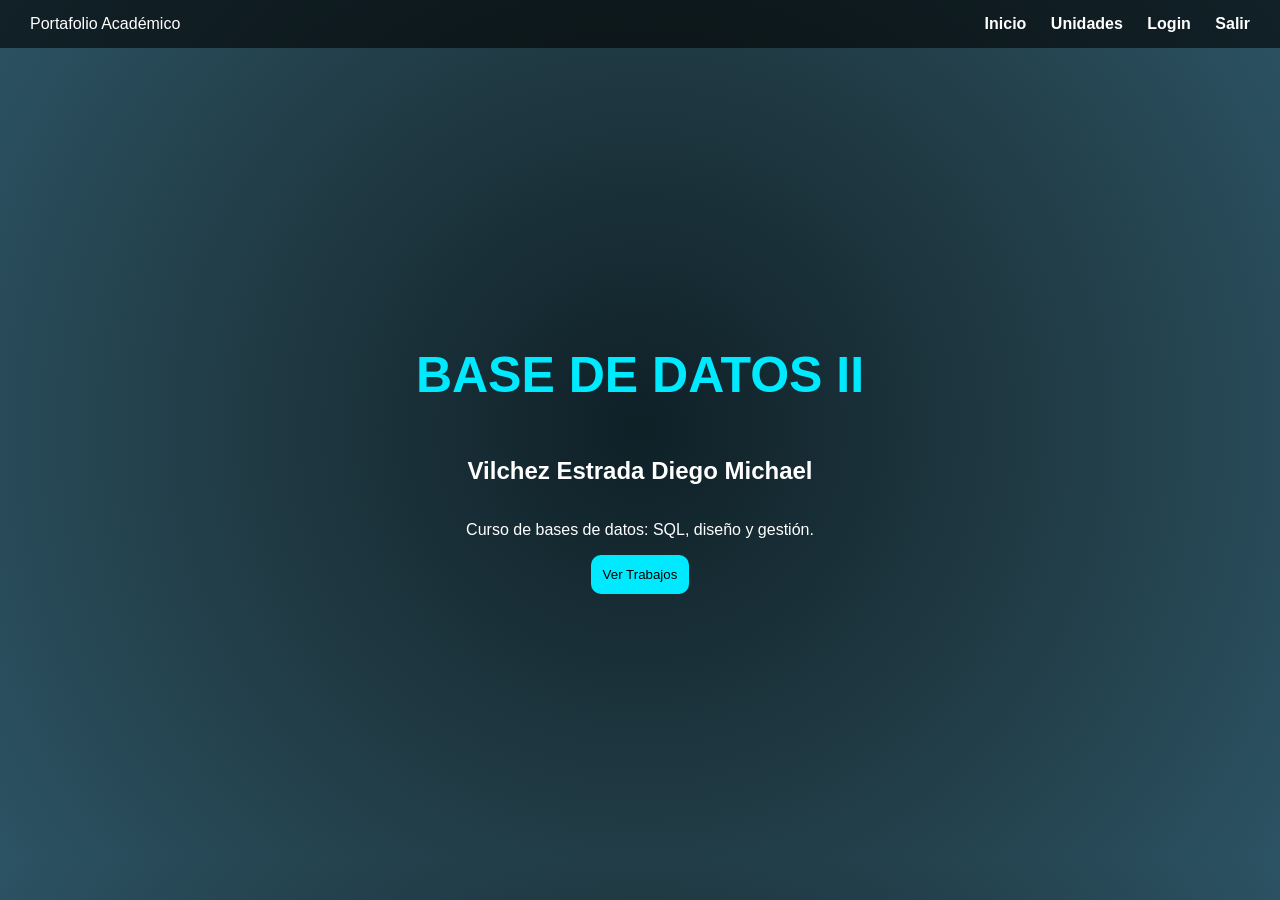
==== index.html @ ce24d8f0 "Add files via upload" ====
<!DOCTYPE html>
<html lang="es">
<head>
<meta charset="UTF-8">
<meta name="viewport" content="width=device-width, initial-scale=1.0">
<title>Portafolio Académico</title>

<style>
body {
    margin: 0;
    font-family: 'Segoe UI', Arial;
    background: radial-gradient(circle, #0f2027, #203a43, #2c5364);
    color: white;
}

/* NAVBAR */
.topbar {
    display: flex;
    justify-content: space-between;
    padding: 15px 30px;
    background: rgba(0,0,0,0.6);
}

.menu a {
    margin-left: 20px;
    cursor: pointer;
    color: white;
    font-weight: bold;
}

/* INICIO */
.container {
    display:flex;
    flex-direction:column;
    justify-content:center;
    align-items:center;
    height:90vh;
    text-align:center;
}

.titulo {
    font-size:50px;
    color:#00eaff;
}

/* BOTONES */
.btn {
    background:#00eaff;
    color:black;
    padding:12px;
    border:none;
    border-radius:10px;
    cursor:pointer;
}

/* LAYOUT */
.layout {
    display:flex;
    min-height:80vh;
}

/* SIDEBAR */
.sidebar {
    width:220px;
    background:#001f3f;
    padding:20px;
}

.sidebar button {
    width:100%;
    margin:5px 0;
    padding:10px;
    border:none;
    border-radius:6px;
    cursor:pointer;
}

/* CONTENT */
.content {
    flex:1;
    padding:30px;
    background:#f5f7fa;
    color:black;
}

/* SEMANAS */
.semana {
    background:white;
    padding:15px;
    margin-bottom:15px;
    border-radius:10px;
}
</style>
</head>

<body>

<div class="topbar">
    <div>Portafolio Académico</div>
    <div class="menu">
        <a onclick="inicio()">Inicio</a>
        <a onclick="verTrabajos()">Unidades</a>
        <a onclick="irLogin()">Login</a>
        <a onclick="cerrarSesion()">Salir</a>
    </div>
</div>

<div id="contenido" class="container">

    <h1 class="titulo">BASE DE DATOS II</h1>
    <h2>Vilchez Estrada Diego Michael</h2>

    <p>Curso de bases de datos: SQL, diseño y gestión.</p>

    <button class="btn" onclick="verTrabajos()">Ver Trabajos</button>

</div>

<script>

// INICIO
function inicio(){
    location.reload();
}

// UNIDADES
function verTrabajos(){

    document.getElementById("contenido").innerHTML = `
    <div class="layout">

        <div class="sidebar">
            <h2>Unidades</h2>

            <button onclick="mostrarUnidad(1)">Unidad 01</button>
            <button onclick="mostrarUnidad(2)">Unidad 02</button>
            <button onclick="mostrarUnidad(3)">Unidad 03</button>
            <button onclick="mostrarUnidad(4)">Unidad 04</button>
        </div>

        <div class="content" id="contenidoUnidad">
            <h2>Selecciona una unidad</h2>
        </div>

    </div>
    `;
}

// MOSTRAR UNIDAD
function mostrarUnidad(num){

    let html = `<h2>Unidad 0${num}</h2>`;

    for(let i=1;i<=4;i++){

        html += `
        <div class="semana">
            <h3>Semana 0${i}</h3>

            <input type="file" onchange="subirArchivo(event,'${num}-${i}')">

            <div id="archivos-${num}-${i}"></div>
        </div>
        `;
    }

    document.getElementById("contenidoUnidad").innerHTML = html;

    for(let i=1;i<=4;i++){
        mostrarArchivos(num+"-"+i);
    }
}

// SUBIR ARCHIVO (CORREGIDO)
function subirArchivo(event, clave){

    const usuario = localStorage.getItem("usuarioActivo");

    if(!usuario){
        alert("Debes iniciar sesión");
        return;
    }

    const file = event.target.files[0];
    if(!file) return;

    const reader = new FileReader();

    reader.onload = function(){

        let archivos = JSON.parse(localStorage.getItem(clave));

        if(!archivos){
            archivos = [];
        }

        archivos.push({
            nombre:file.name,
            data:reader.result
        });

        localStorage.setItem(clave, JSON.stringify(archivos));

        mostrarArchivos(clave);
    }

    reader.readAsDataURL(file);
}

// MOSTRAR ARCHIVOS (CORREGIDO)
function mostrarArchivos(clave){

    let contenedor = document.getElementById("archivos-"+clave);

    if(!contenedor) return;

    let archivos = JSON.parse(localStorage.getItem(clave));

    if(!archivos){
        contenedor.innerHTML = "<p>No hay archivos</p>";
        return;
    }

    contenedor.innerHTML = "";

    archivos.forEach(a=>{
        contenedor.innerHTML += `
            <p><a href="${a.data}" target="_blank">${a.nombre}</a></p>
        `;
    });
}

// LOGIN
let modoRegistro=false;

function irLogin(){

    document.getElementById("contenido").innerHTML = `
    <div style="display:flex;justify-content:center;align-items:center;height:80vh;">

        <div style="background:white;color:black;padding:30px;border-radius:10px;width:300px;">

            <h2 id="tituloLogin">Login</h2>

            <input id="email" placeholder="Correo" style="width:100%;padding:10px;margin:10px 0;">
            <input id="password" type="password" placeholder="Contraseña" style="width:100%;padding:10px;margin:10px 0;">

            <button onclick="login()" class="btn" style="width:100%;">Entrar</button>

            <p>
                <span id="textoToggle">¿No tienes cuenta?</span>
                <a onclick="toggleModo()" style="cursor:pointer;color:blue;">Registrarse</a>
            </p>

        </div>
    </div>
    `;
}

function toggleModo(){
    modoRegistro=!modoRegistro;

    document.getElementById("tituloLogin").innerText = modoRegistro ? "Registro" : "Login";
    document.querySelector(".btn").innerText = modoRegistro ? "Crear Cuenta" : "Entrar";
}

function login(){

    const email=document.getElementById("email").value;
    const pass=document.getElementById("password").value;

    if(modoRegistro){
        localStorage.setItem(email,pass);
        alert("Cuenta creada");
    }else{
        if(localStorage.getItem(email)==pass){
            localStorage.setItem("usuarioActivo",email);
            alert("Bienvenido");
            verTrabajos();
        }else{
            alert("Datos incorrectos");
        }
    }
}

// SALIR
function cerrarSesion(){
    localStorage.removeItem("usuarioActivo");
    alert("Sesión cerrada");
}

</script>

</body>
</html>
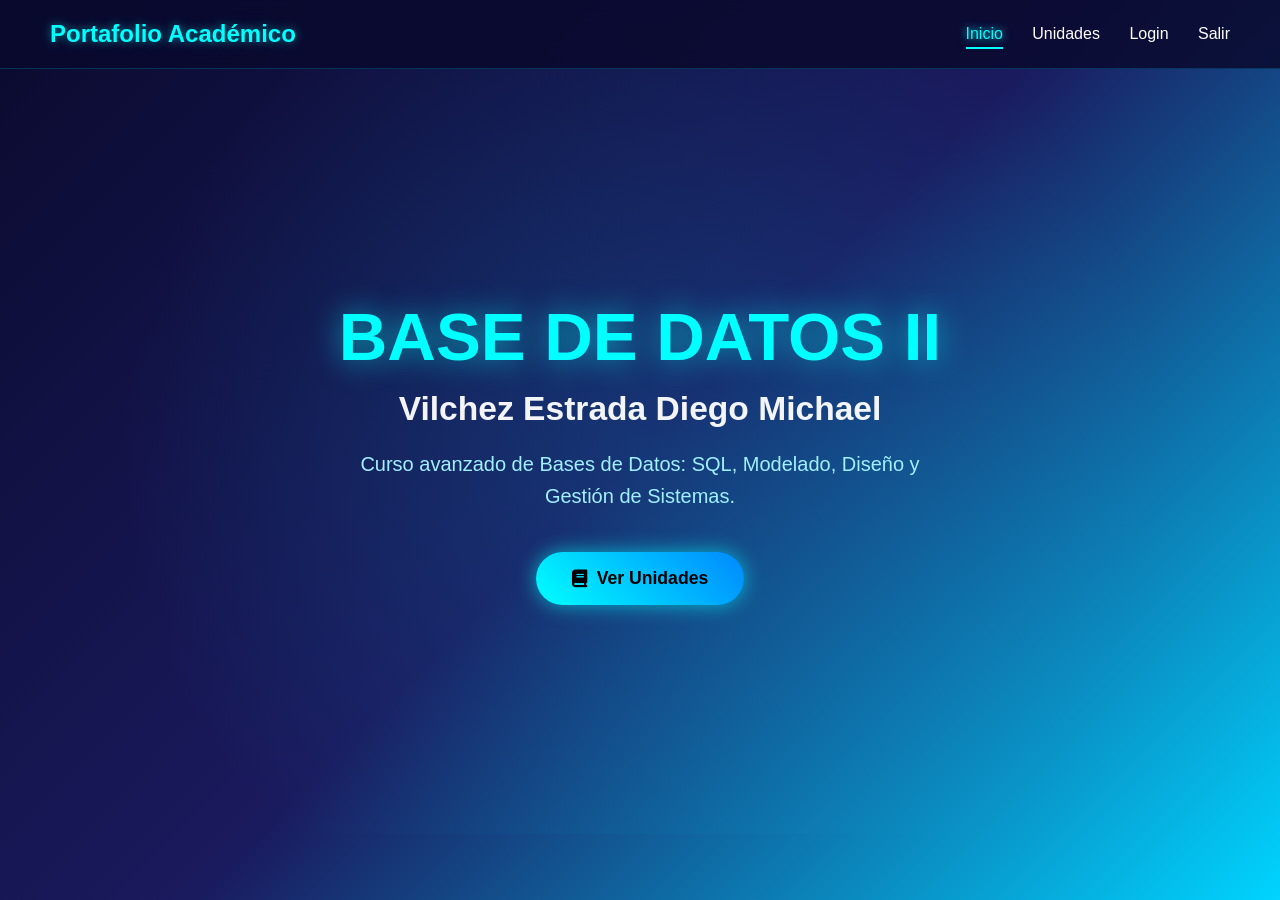
==== commit af1e5224: "Add files via upload" ====
--- a/index.html
+++ b/index.html
@@ -1,295 +1,39 @@
-<!DOCTYPE html>
+<!DOCTYPE html> 
 <html lang="es">
 <head>
-<meta charset="UTF-8">
-<meta name="viewport" content="width=device-width, initial-scale=1.0">
-<title>Portafolio Académico</title>
-
-<style>
-body {
-    margin: 0;
-    font-family: 'Segoe UI', Arial;
-    background: radial-gradient(circle, #0f2027, #203a43, #2c5364);
-    color: white;
-}
-
-/* NAVBAR */
-.topbar {
-    display: flex;
-    justify-content: space-between;
-    padding: 15px 30px;
-    background: rgba(0,0,0,0.6);
-}
-
-.menu a {
-    margin-left: 20px;
-    cursor: pointer;
-    color: white;
-    font-weight: bold;
-}
-
-/* INICIO */
-.container {
-    display:flex;
-    flex-direction:column;
-    justify-content:center;
-    align-items:center;
-    height:90vh;
-    text-align:center;
-}
-
-.titulo {
-    font-size:50px;
-    color:#00eaff;
-}
-
-/* BOTONES */
-.btn {
-    background:#00eaff;
-    color:black;
-    padding:12px;
-    border:none;
-    border-radius:10px;
-    cursor:pointer;
-}
-
-/* LAYOUT */
-.layout {
-    display:flex;
-    min-height:80vh;
-}
-
-/* SIDEBAR */
-.sidebar {
-    width:220px;
-    background:#001f3f;
-    padding:20px;
-}
-
-.sidebar button {
-    width:100%;
-    margin:5px 0;
-    padding:10px;
-    border:none;
-    border-radius:6px;
-    cursor:pointer;
-}
-
-/* CONTENT */
-.content {
-    flex:1;
-    padding:30px;
-    background:#f5f7fa;
-    color:black;
-}
-
-/* SEMANAS */
-.semana {
-    background:white;
-    padding:15px;
-    margin-bottom:15px;
-    border-radius:10px;
-}
-</style>
+    <meta charset="UTF-8">
+    <meta name="viewport" content="width=device-width, initial-scale=1.0">
+    <title>Portafolio Académico - Base de Datos II</title>
+    <link rel="stylesheet" href="styles.css">
+    <link rel="stylesheet" href="https://cdnjs.cloudflare.com/ajax/libs/font-awesome/6.6.0/css/all.min.css">
 </head>
-
 <body>
 
-<div class="topbar">
-    <div>Portafolio Académico</div>
-    <div class="menu">
-        <a onclick="inicio()">Inicio</a>
-        <a onclick="verTrabajos()">Unidades</a>
-        <a onclick="irLogin()">Login</a>
-        <a onclick="cerrarSesion()">Salir</a>
-    </div>
-</div>
+<header class="navbar">
+    <h2>Portafolio Académico</h2>
+    <nav>
+        <a href="#" class="activo">Inicio</a>
+        <a href="unidades.html">Unidades</a>
+        <a href="login.html">Login</a>
+        <a href="#">Salir</a>
+    </nav>
+</header>
 
-<div id="contenido" class="container">
-
-    <h1 class="titulo">BASE DE DATOS II</h1>
-    <h2>Vilchez Estrada Diego Michael</h2>
-
-    <p>Curso de bases de datos: SQL, diseño y gestión.</p>
-
-    <button class="btn" onclick="verTrabajos()">Ver Trabajos</button>
-
-</div>
-
-<script>
-
-// INICIO
-function inicio(){
-    location.reload();
-}
-
-// UNIDADES
-function verTrabajos(){
-
-    document.getElementById("contenido").innerHTML = `
-    <div class="layout">
-
-        <div class="sidebar">
-            <h2>Unidades</h2>
-
-            <button onclick="mostrarUnidad(1)">Unidad 01</button>
-            <button onclick="mostrarUnidad(2)">Unidad 02</button>
-            <button onclick="mostrarUnidad(3)">Unidad 03</button>
-            <button onclick="mostrarUnidad(4)">Unidad 04</button>
-        </div>
-
-        <div class="content" id="contenidoUnidad">
-            <h2>Selecciona una unidad</h2>
-        </div>
-
-    </div>
-    `;
-}
-
-// MOSTRAR UNIDAD
-function mostrarUnidad(num){
-
-    let html = `<h2>Unidad 0${num}</h2>`;
-
-    for(let i=1;i<=4;i++){
-
-        html += `
-        <div class="semana">
-            <h3>Semana 0${i}</h3>
-
-            <input type="file" onchange="subirArchivo(event,'${num}-${i}')">
-
-            <div id="archivos-${num}-${i}"></div>
-        </div>
-        `;
-    }
-
-    document.getElementById("contenidoUnidad").innerHTML = html;
-
-    for(let i=1;i<=4;i++){
-        mostrarArchivos(num+"-"+i);
-    }
-}
-
-// SUBIR ARCHIVO (CORREGIDO)
-function subirArchivo(event, clave){
-
-    const usuario = localStorage.getItem("usuarioActivo");
-
-    if(!usuario){
-        alert("Debes iniciar sesión");
-        return;
-    }
-
-    const file = event.target.files[0];
-    if(!file) return;
-
-    const reader = new FileReader();
-
-    reader.onload = function(){
-
-        let archivos = JSON.parse(localStorage.getItem(clave));
-
-        if(!archivos){
-            archivos = [];
-        }
-
-        archivos.push({
-            nombre:file.name,
-            data:reader.result
-        });
-
-        localStorage.setItem(clave, JSON.stringify(archivos));
-
-        mostrarArchivos(clave);
-    }
-
-    reader.readAsDataURL(file);
-}
-
-// MOSTRAR ARCHIVOS (CORREGIDO)
-function mostrarArchivos(clave){
-
-    let contenedor = document.getElementById("archivos-"+clave);
-
-    if(!contenedor) return;
-
-    let archivos = JSON.parse(localStorage.getItem(clave));
-
-    if(!archivos){
-        contenedor.innerHTML = "<p>No hay archivos</p>";
-        return;
-    }
-
-    contenedor.innerHTML = "";
-
-    archivos.forEach(a=>{
-        contenedor.innerHTML += `
-            <p><a href="${a.data}" target="_blank">${a.nombre}</a></p>
-        `;
-    });
-}
-
-// LOGIN
-let modoRegistro=false;
-
-function irLogin(){
-
-    document.getElementById("contenido").innerHTML = `
-    <div style="display:flex;justify-content:center;align-items:center;height:80vh;">
-
-        <div style="background:white;color:black;padding:30px;border-radius:10px;width:300px;">
-
-            <h2 id="tituloLogin">Login</h2>
-
-            <input id="email" placeholder="Correo" style="width:100%;padding:10px;margin:10px 0;">
-            <input id="password" type="password" placeholder="Contraseña" style="width:100%;padding:10px;margin:10px 0;">
-
-            <button onclick="login()" class="btn" style="width:100%;">Entrar</button>
-
-            <p>
-                <span id="textoToggle">¿No tienes cuenta?</span>
-                <a onclick="toggleModo()" style="cursor:pointer;color:blue;">Registrarse</a>
-            </p>
-
+<section class="hero">
+    <div class="hero-content">
+        <h1>BASE DE DATOS II</h1>
+        <h2>Vilchez Estrada Diego Michael</h2>
+        <p class="descripcion">
+            Curso avanzado de Bases de Datos: SQL, Modelado, Diseño y Gestión de Sistemas.
+        </p>
+        
+        <div class="hero-buttons">
+            <a href="unidades.html" class="btn-primary">
+                <i class="fas fa-book"></i> Ver Unidades
+            </a>
         </div>
     </div>
-    `;
-}
-
-function toggleModo(){
-    modoRegistro=!modoRegistro;
-
-    document.getElementById("tituloLogin").innerText = modoRegistro ? "Registro" : "Login";
-    document.querySelector(".btn").innerText = modoRegistro ? "Crear Cuenta" : "Entrar";
-}
-
-function login(){
-
-    const email=document.getElementById("email").value;
-    const pass=document.getElementById("password").value;
-
-    if(modoRegistro){
-        localStorage.setItem(email,pass);
-        alert("Cuenta creada");
-    }else{
-        if(localStorage.getItem(email)==pass){
-            localStorage.setItem("usuarioActivo",email);
-            alert("Bienvenido");
-            verTrabajos();
-        }else{
-            alert("Datos incorrectos");
-        }
-    }
-}
-
-// SALIR
-function cerrarSesion(){
-    localStorage.removeItem("usuarioActivo");
-    alert("Sesión cerrada");
-}
-
-</script>
+</section>
 
 </body>
 </html>
--- a/styles.css
+++ b/styles.css
@@ -0,0 +1,595 @@
+/* ====================== RESET & GENERAL ====================== */
+* {
+    margin: 0;
+    padding: 0;
+    box-sizing: border-box;
+}
+
+html {
+    scroll-behavior: smooth;
+}
+
+body {
+    font-family: 'Segoe UI', Tahoma, Geneva, Verdana, sans-serif;
+    background: linear-gradient(135deg, #0a0a2e, #1a1a5e, #00d4ff);
+    color: white;
+    min-height: 100vh;
+    overflow-x: hidden;
+}
+
+/* ====================== NAVBAR ====================== */
+.navbar {
+    display: flex;
+    justify-content: space-between;
+    align-items: center;
+    padding: 20px 50px;
+    background: rgba(10, 10, 46, 0.85);
+    backdrop-filter: blur(12px);
+    border-bottom: 1px solid rgba(0, 212, 255, 0.2);
+    position: sticky;
+    top: 0;
+    z-index: 100;
+}
+
+.navbar h2 {
+    font-weight: bold;
+    color: #00ffff;
+    text-shadow: 0 0 10px rgba(0, 255, 255, 0.5);
+}
+
+.navbar nav a {
+    margin-left: 25px;
+    text-decoration: none;
+    color: white;
+    font-weight: 500;
+    transition: all 0.3s;
+}
+
+.navbar nav a:hover,
+.navbar nav a.activo {
+    color: #00ffff;
+    text-shadow: 0 0 8px #00ffff;
+}
+
+.navbar nav a.activo {
+    border-bottom: 2px solid #00ffff;
+    padding-bottom: 5px;
+}
+
+/* ====================== PÁGINA INICIO (HERO + TRABAJOS) ====================== */
+.hero {
+    min-height: 85vh;
+    display: flex;
+    align-items: center;
+    justify-content: center;
+    text-align: center;
+    position: relative;
+    overflow: hidden;
+}
+
+.hero::before {
+    content: '';
+    position: absolute;
+    inset: 0;
+    background: radial-gradient(circle at center, rgba(0, 212, 255, 0.15), transparent 70%);
+    z-index: 1;
+}
+
+.hero-content {
+    position: relative;
+    z-index: 2;
+    max-width: 800px;
+    padding: 0 20px;
+}
+
+.hero h1 {
+    font-size: 4.2rem;
+    font-weight: bold;
+    color: #00ffff;
+    text-shadow: 0 0 30px rgba(0, 255, 255, 0.6);
+    margin-bottom: 15px;
+}
+
+.hero h2 {
+    font-size: 2.1rem;
+    margin-bottom: 20px;
+    opacity: 0.95;
+}
+
+.descripcion {
+    font-size: 1.25rem;
+    max-width: 600px;
+    margin: 0 auto 40px;
+    color: #a0f0ff;
+    line-height: 1.6;
+}
+
+.hero-buttons {
+    display: flex;
+    gap: 20px;
+    justify-content: center;
+    flex-wrap: wrap;
+}
+
+.btn-primary, .btn-secondary {
+    display: inline-flex;
+    align-items: center;
+    gap: 10px;
+    padding: 16px 36px;
+    border-radius: 50px;
+    font-size: 1.1rem;
+    font-weight: 600;
+    text-decoration: none;
+    transition: all 0.4s;
+}
+
+.btn-primary {
+    background: linear-gradient(45deg, #00ffff, #0088ff);
+    color: #000;
+    box-shadow: 0 0 20px rgba(0, 255, 255, 0.6);
+}
+
+.btn-primary:hover {
+    transform: translateY(-5px) scale(1.05);
+    box-shadow: 0 0 30px rgba(0, 255, 255, 0.8);
+}
+
+.btn-secondary {
+    background: rgba(255, 255, 255, 0.15);
+    color: white;
+    border: 2px solid rgba(0, 212, 255, 0.4);
+    backdrop-filter: blur(10px);
+}
+
+.btn-secondary:hover {
+    background: rgba(0, 212, 255, 0.25);
+    transform: translateY(-5px);
+}
+
+/* Trabajos */
+.trabajos {
+    padding: 100px 40px;
+    text-align: center;
+    background: rgba(10, 10, 46, 0.6);
+}
+
+.trabajos h2 {
+    font-size: 2.5rem;
+    margin-bottom: 60px;
+    color: #00ffff;
+}
+
+.cards {
+    display: flex;
+    justify-content: center;
+    gap: 30px;
+    flex-wrap: wrap;
+}
+
+.card {
+    background: rgba(255, 255, 255, 0.1);
+    backdrop-filter: blur(12px);
+    padding: 35px 25px;
+    border-radius: 20px;
+    width: 320px;
+    border: 1px solid rgba(0, 212, 255, 0.2);
+    transition: all 0.4s;
+}
+
+.card:hover {
+    transform: translateY(-15px);
+    box-shadow: 0 20px 40px rgba(0, 212, 255, 0.25);
+}
+
+.card-icon {
+    font-size: 3.5rem;
+    margin-bottom: 20px;
+    color: #00ffff;
+}
+
+.card h3 {
+    font-size: 1.5rem;
+    margin-bottom: 15px;
+}
+
+.card p {
+    color: #a0f0ff;
+    line-height: 1.6;
+    margin-bottom: 20px;
+}
+
+.card-link {
+    color: #00ffff;
+    text-decoration: none;
+    font-weight: 500;
+}
+
+.card-link:hover {
+    text-decoration: underline;
+}
+
+/* ====================== PÁGINA UNIDADES ====================== */
+.contenedor-unidades {
+    display: flex;
+    min-height: calc(100vh - 80px);
+}
+
+.menu-unidades {
+    width: 280px;
+    background: rgba(10, 10, 46, 0.95);
+    backdrop-filter: blur(12px);
+    padding: 30px 20px;
+    border-right: 1px solid rgba(0, 212, 255, 0.2);
+}
+
+.menu-unidades h2 {
+    text-align: center;
+    margin-bottom: 30px;
+    color: #00ffff;
+    font-size: 1.6rem;
+}
+
+.btn-unidad {
+    width: 100%;
+    margin: 12px 0;
+    padding: 14px;
+    border: none;
+    border-radius: 12px;
+    background: rgba(255, 255, 255, 0.1);
+    color: white;
+    font-size: 1.05rem;
+    cursor: pointer;
+    transition: all 0.3s;
+    backdrop-filter: blur(8px);
+}
+
+.btn-unidad:hover {
+    background: rgba(0, 212, 255, 0.3);
+    transform: translateX(8px);
+    box-shadow: 0 0 15px rgba(0, 212, 255, 0.4);
+}
+
+.contenido-unidades {
+    flex: 1;
+    padding: 50px 60px;
+    background: rgba(255, 255, 255, 0.08);
+    backdrop-filter: blur(10px);
+    overflow-y: auto;
+}
+
+.contenido-unidades h1 {
+    font-size: 2.8rem;
+    margin-bottom: 40px;
+    color: #00ffff;
+    text-shadow: 0 0 15px rgba(0, 255, 255, 0.3);
+}
+
+/* Tarjetas de semanas */
+.semana {
+    background: rgba(255, 255, 255, 0.12);
+    backdrop-filter: blur(12px);
+    padding: 28px;
+    border-radius: 18px;
+    margin-bottom: 25px;
+    border: 1px solid rgba(0, 212, 255, 0.2);
+    transition: all 0.3s;
+}
+
+.semana:hover {
+    transform: translateY(-6px);
+    box-shadow: 0 15px 30px rgba(0, 212, 255, 0.25);
+}
+
+.semana h3 {
+    color: #00ffff;
+    margin-bottom: 18px;
+    font-size: 1.45rem;
+}
+
+.estado-archivo {
+    color: #a0f0ff;
+    font-size: 0.95rem;
+}
+
+/* Botón de Semana */
+.btn-semana {
+    display: inline-block;
+    width: 100%;
+    padding: 16px 20px;
+    background: linear-gradient(45deg, #00ffff, #0088ff);
+    color: #000;
+    text-decoration: none;
+    font-weight: 600;
+    font-size: 1.08rem;
+    border-radius: 12px;
+    text-align: center;
+    margin: 15px 0 12px 0;
+    box-shadow: 0 5px 15px rgba(0, 212, 255, 0.4);
+    transition: all 0.3s;
+}
+
+.btn-semana:hover {
+    transform: translateY(-4px);
+    box-shadow: 0 10px 25px rgba(0, 212, 255, 0.6);
+}
+
+/* ====================== PÁGINA DE INFORME (unidad01semana01.html) ====================== */
+.contenido-entrega {
+    max-width: 1100px;
+    margin: 40px auto;
+    padding: 0 30px;
+}
+
+.contenido-entrega .btn-back {
+    display: inline-flex;
+    align-items: center;
+    gap: 8px;
+    color: #00ffff;
+    text-decoration: none;
+    margin-bottom: 30px;
+    font-size: 1.1rem;
+}
+
+.contenido-entrega h1 {
+    color: #00ffff;
+    text-align: center;
+    margin-bottom: 40px;
+    font-size: 2.8rem;
+}
+
+.informe-container {
+    background: rgba(255, 255, 255, 0.1);
+    backdrop-filter: blur(12px);
+    padding: 50px;
+    border-radius: 20px;
+    border: 1px solid rgba(0, 212, 255, 0.2);
+    line-height: 1.8;
+}
+
+.informe-container h2 {
+    color: #00ffff;
+    margin: 35px 0 20px 0;
+    border-bottom: 2px solid rgba(0, 212, 255, 0.3);
+    padding-bottom: 12px;
+}
+
+.informe-container h3,
+.informe-container h4 {
+    color: #a0f0ff;
+    margin: 25px 0 12px 0;
+}
+
+.informe-container ul {
+    margin-left: 25px;
+    margin-bottom: 20px;
+}
+
+.informe-container table {
+    width: 100%;
+    border-collapse: collapse;
+    margin: 25px 0;
+    background: rgba(0, 0, 0, 0.2);
+}
+
+.informe-container th,
+.informe-container td {
+    padding: 14px;
+    border: 1px solid rgba(0, 212, 255, 0.3);
+    text-align: center;
+}
+
+.informe-container th {
+    background: rgba(0, 212, 255, 0.25);
+    color: #00ffff;
+}
+
+/* ====================== PÁGINA LOGIN ====================== */
+.login-body {
+    background: linear-gradient(135deg, #0a0a2e, #1a1a5e, #00d4ff);
+    height: 100vh;
+    display: flex;
+    align-items: center;
+    justify-content: center;
+    overflow: hidden;
+    position: relative;
+}
+
+.login-container {
+    display: flex;
+    width: 950px;
+    max-width: 95%;
+    height: 540px;
+    background: rgba(255, 255, 255, 0.08);
+    backdrop-filter: blur(16px);
+    border-radius: 20px;
+    overflow: hidden;
+    box-shadow: 0 15px 35px rgba(0, 0, 0, 0.4);
+    border: 1px solid rgba(0, 212, 255, 0.2);
+}
+
+.login-left {
+    flex: 1;
+    background: url('https://source.unsplash.com/random/600x800/?university,study,books') center/cover no-repeat;
+    position: relative;
+}
+
+.login-left .overlay {
+    position: absolute;
+    inset: 0;
+    background: linear-gradient(transparent, rgba(10, 10, 46, 0.85));
+}
+
+.login-left-content {
+    position: absolute;
+    bottom: 50px;
+    left: 50px;
+    color: white;
+    z-index: 2;
+}
+
+.login-left-content h1 {
+    font-size: 2.4rem;
+    margin-bottom: 10px;
+}
+
+.login-left-content p {
+    opacity: 0.9;
+}
+
+.login-right {
+    flex: 1.1;
+    display: flex;
+    align-items: center;
+    justify-content: center;
+    padding: 40px;
+    background: rgba(255, 255, 255, 0.95);
+    color: #333;
+}
+
+.login-form-card {
+    width: 100%;
+    max-width: 360px;
+}
+
+.login-form-card h2 {
+    text-align: center;
+    margin-bottom: 30px;
+    font-size: 1.9rem;
+}
+
+.input-group {
+    position: relative;
+    margin-bottom: 20px;
+}
+
+.input-group i {
+    position: absolute;
+    left: 15px;
+    top: 50%;
+    transform: translateY(-50%);
+    color: #00d4ff;
+}
+
+.input-group input {
+    width: 100%;
+    padding: 14px 14px 14px 48px;
+    border: 2px solid #ddd;
+    border-radius: 12px;
+    font-size: 1rem;
+    transition: all 0.3s;
+}
+
+.input-group input:focus {
+    border-color: #00d4ff;
+    box-shadow: 0 0 0 4px rgba(0, 212, 255, 0.15);
+    outline: none;
+}
+
+.toggle-password {
+    position: absolute;
+    right: 15px;
+    top: 50%;
+    transform: translateY(-50%);
+    cursor: pointer;
+    color: #666;
+}
+
+.btn-login {
+    width: 100%;
+    padding: 14px;
+    background: linear-gradient(135deg, #00d4ff, #0088ff);
+    color: white;
+    border: none;
+    border-radius: 12px;
+    font-size: 1.1rem;
+    font-weight: 600;
+    cursor: pointer;
+    margin-top: 10px;
+    transition: all 0.3s;
+}
+
+.btn-login:hover {
+    transform: translateY(-3px);
+    box-shadow: 0 10px 25px rgba(0, 212, 255, 0.4);
+}
+
+/* Botón Atrás (usado en login y en páginas de informe) */
+.btn-back {
+    position: absolute;
+    top: 25px;
+    left: 25px;
+    display: inline-flex;
+    align-items: center;
+    gap: 8px;
+    padding: 10px 18px;
+    background: rgba(255, 255, 255, 0.15);
+    color: white;
+    text-decoration: none;
+    border-radius: 50px;
+    font-size: 1rem;
+    backdrop-filter: blur(12px);
+    border: 1px solid rgba(255, 255, 255, 0.3);
+    transition: all 0.3s;
+    z-index: 200;
+}
+
+.btn-back:hover {
+    background: rgba(0, 212, 255, 0.3);
+    transform: translateX(-5px);
+}
+
+/* ====================== FOOTER ====================== */
+footer {
+    text-align: center;
+    padding: 25px;
+    background: rgba(10, 10, 46, 0.9);
+    backdrop-filter: blur(10px);
+    margin-top: auto;
+}
+
+/* ====================== RESPONSIVE ====================== */
+@media (max-width: 768px) {
+    .navbar {
+        padding: 15px 20px;
+        flex-direction: column;
+        gap: 15px;
+    }
+
+    .contenedor-unidades {
+        flex-direction: column;
+    }
+
+    .menu-unidades {
+        width: 100%;
+    }
+
+    .contenido-unidades {
+        padding: 30px 20px;
+    }
+
+    .hero h1 { font-size: 3rem; }
+    .hero h2 { font-size: 1.8rem; }
+
+    .hero-buttons {
+        flex-direction: column;
+        align-items: center;
+    }
+
+    .login-container {
+        flex-direction: column;
+        height: auto;
+        width: 95%;
+    }
+
+    .login-left {
+        display: none;
+    }
+
+    .trabajos {
+        padding: 80px 20px;
+    }
+
+    .contenido-entrega {
+        padding: 0 20px;
+    }
+}
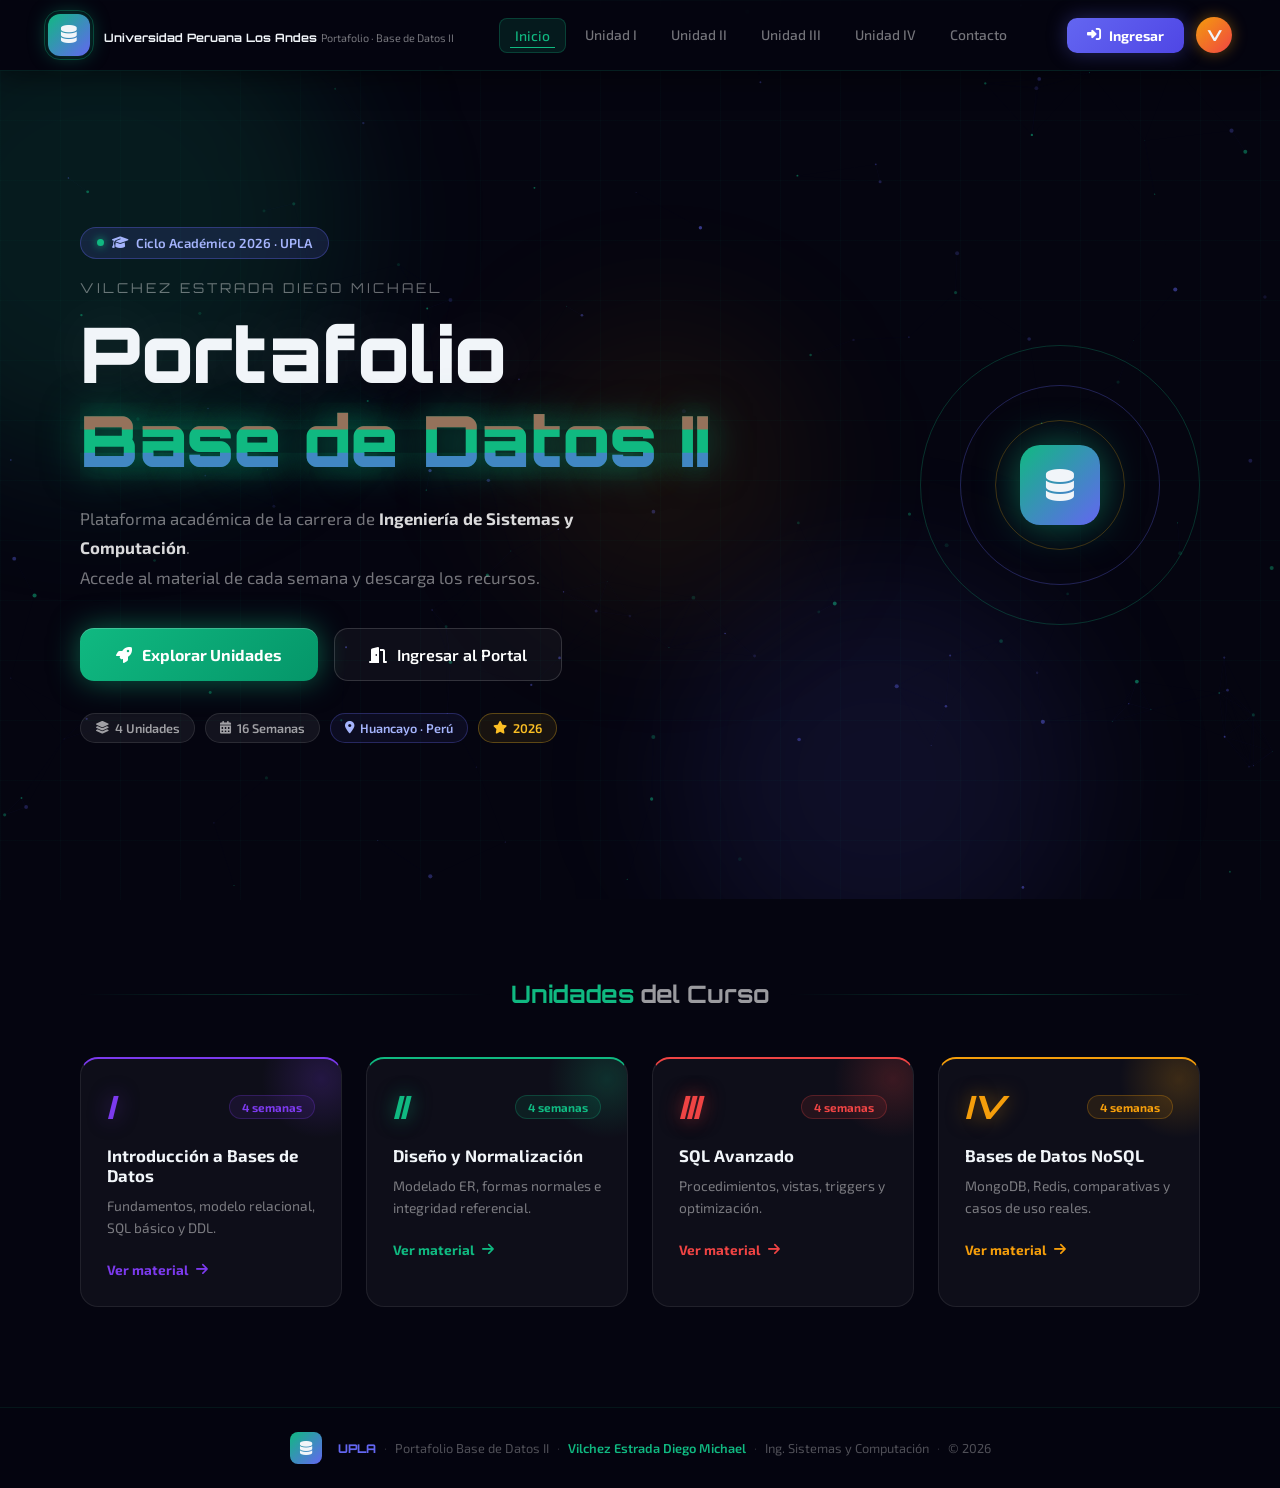
==== commit 53c9fade: "Add files via upload" ====
--- a/index.html
+++ b/index.html
@@ -1,4 +1,4 @@
-<!DOCTYPE html> 
+<!DOCTYPE html>
 <html lang="es">
 <head>
     <meta charset="UTF-8">
@@ -6,34 +6,215 @@
     <title>Portafolio Académico - Base de Datos II</title>
     <link rel="stylesheet" href="styles.css">
     <link rel="stylesheet" href="https://cdnjs.cloudflare.com/ajax/libs/font-awesome/6.6.0/css/all.min.css">
+    <link href="https://fonts.googleapis.com/css2?family=Orbitron:wght@400;700;900&family=Exo+2:wght@300;400;600;700&display=swap" rel="stylesheet">
 </head>
 <body>
 
+<canvas id="bg-canvas"></canvas>
+<div class="grid-overlay"></div>
+<div class="scanner-line"></div>
+
+<!-- NAVBAR -->
 <header class="navbar">
-    <h2>Portafolio Académico</h2>
-    <nav>
+    <div class="navbar-brand">
+        <div class="brand-logo">
+            <i class="fas fa-database"></i>
+            <div class="logo-ring"></div>
+        </div>
+        <div class="brand-text">
+            <span class="brand-title">Universidad Peruana Los Andes</span>
+            <span class="brand-sub">Portafolio · Base de Datos II</span>
+        </div>
+    </div>
+    <nav class="navbar-links">
         <a href="#" class="activo">Inicio</a>
-        <a href="unidades.html">Unidades</a>
-        <a href="login.html">Login</a>
-        <a href="#">Salir</a>
+        <a href="unidades.html">Unidad I</a>
+        <a href="unidades.html">Unidad II</a>
+        <a href="unidades.html">Unidad III</a>
+        <a href="unidades.html">Unidad IV</a>
+        <a href="#contacto">Contacto</a>
     </nav>
+    <div class="navbar-actions">
+        <a href="login.html" class="btn-ingresar">
+            <i class="fas fa-sign-in-alt"></i> Ingresar
+            <div class="btn-ingresar-glow"></div>
+        </a>
+        <div class="avatar-circle">V</div>
+    </div>
 </header>
 
+<!-- HERO -->
 <section class="hero">
+    <div class="orb orb-1"></div>
+    <div class="orb orb-2"></div>
+    <div class="orb orb-3"></div>
+
     <div class="hero-content">
-        <h1>BASE DE DATOS II</h1>
-        <h2>Vilchez Estrada Diego Michael</h2>
-        <p class="descripcion">
-            Curso avanzado de Bases de Datos: SQL, Modelado, Diseño y Gestión de Sistemas.
+        <div class="badge-ciclo">
+            <span class="badge-dot"></span>
+            <i class="fas fa-graduation-cap"></i> Ciclo Académico 2026 · UPLA
+        </div>
+
+        <p class="hero-nombre">Vilchez Estrada Diego Michael</p>
+
+        <h1 class="hero-title">
+            <span class="title-white">Portafolio</span>
+            <span class="title-green glitch" data-text="Base de Datos II">Base de Datos II</span>
+        </h1>
+
+        <p class="hero-sub">
+            Plataforma académica de la carrera de <strong>Ingeniería de Sistemas y Computación</strong>.<br>
+            Accede al material de cada semana y descarga los recursos.
         </p>
-        
+
         <div class="hero-buttons">
-            <a href="unidades.html" class="btn-primary">
-                <i class="fas fa-book"></i> Ver Unidades
+            <a href="unidades.html" class="btn-primary-neo">
+                <span class="btn-text"><i class="fas fa-rocket"></i> Explorar Unidades</span>
+                <div class="btn-neo-shine"></div>
             </a>
-        </div>
+            <a href="login.html" class="btn-ghost-neo">
+                <i class="fas fa-door-open"></i> Ingresar al Portal
+            </a>
+        </div>
+
+        <div class="hero-tags">
+            <span class="tag"><i class="fas fa-layer-group"></i> 4 Unidades</span>
+            <span class="tag"><i class="fas fa-calendar-alt"></i> 16 Semanas</span>
+            <span class="tag tag-loc"><i class="fas fa-map-marker-alt"></i> Huancayo · Perú</span>
+            <span class="tag tag-year"><i class="fas fa-star"></i> 2026</span>
+        </div>
+    </div>
+
+    <div class="hero-deco">
+        <div class="deco-ring deco-ring-1"></div>
+        <div class="deco-ring deco-ring-2"></div>
+        <div class="deco-ring deco-ring-3"></div>
+        <div class="deco-center"><i class="fas fa-database"></i></div>
     </div>
 </section>
 
+<!-- UNIDADES -->
+<section class="unidades-section">
+    <div class="section-header">
+        <div class="section-line"></div>
+        <h2 class="section-title"><span>Unidades</span> del Curso</h2>
+        <div class="section-line"></div>
+    </div>
+
+    <div class="unidades-grid">
+        <a href="unidades.html" class="unidad-card" style="--accent:#7c3aed;--accent-rgb:124,58,237;">
+            <div class="card-glow"></div>
+            <div class="unidad-header">
+                <span class="unidad-num">I</span>
+                <span class="semanas-badge">4 semanas</span>
+            </div>
+            <h3>Introducción a Bases de Datos</h3>
+            <p>Fundamentos, modelo relacional, SQL básico y DDL.</p>
+            <div class="ver-material">Ver material <i class="fas fa-arrow-right"></i></div>
+            <div class="card-bottom-bar"></div>
+        </a>
+
+        <a href="unidades.html" class="unidad-card" style="--accent:#10b981;--accent-rgb:16,185,129;">
+            <div class="card-glow"></div>
+            <div class="unidad-header">
+                <span class="unidad-num">II</span>
+                <span class="semanas-badge">4 semanas</span>
+            </div>
+            <h3>Diseño y Normalización</h3>
+            <p>Modelado ER, formas normales e integridad referencial.</p>
+            <div class="ver-material">Ver material <i class="fas fa-arrow-right"></i></div>
+            <div class="card-bottom-bar"></div>
+        </a>
+
+        <a href="unidades.html" class="unidad-card" style="--accent:#ef4444;--accent-rgb:239,68,68;">
+            <div class="card-glow"></div>
+            <div class="unidad-header">
+                <span class="unidad-num">III</span>
+                <span class="semanas-badge">4 semanas</span>
+            </div>
+            <h3>SQL Avanzado</h3>
+            <p>Procedimientos, vistas, triggers y optimización.</p>
+            <div class="ver-material">Ver material <i class="fas fa-arrow-right"></i></div>
+            <div class="card-bottom-bar"></div>
+        </a>
+
+        <a href="unidades.html" class="unidad-card" style="--accent:#f59e0b;--accent-rgb:245,158,11;">
+            <div class="card-glow"></div>
+            <div class="unidad-header">
+                <span class="unidad-num">IV</span>
+                <span class="semanas-badge">4 semanas</span>
+            </div>
+            <h3>Bases de Datos NoSQL</h3>
+            <p>MongoDB, Redis, comparativas y casos de uso reales.</p>
+            <div class="ver-material">Ver material <i class="fas fa-arrow-right"></i></div>
+            <div class="card-bottom-bar"></div>
+        </a>
+    </div>
+</section>
+
+<!-- FOOTER -->
+<footer id="contacto">
+    <div class="footer-inner">
+        <div class="footer-logo"><i class="fas fa-database"></i></div>
+        <div class="footer-info">
+            <span class="footer-brand">UPLA</span>
+            <span class="footer-sep">·</span>
+            <span>Portafolio Base de Datos II</span>
+            <span class="footer-sep">·</span>
+            <span class="footer-name">Vilchez Estrada Diego Michael</span>
+            <span class="footer-sep">·</span>
+            <span>Ing. Sistemas y Computación</span>
+            <span class="footer-sep">·</span>
+            <span>© 2026</span>
+        </div>
+    </div>
+</footer>
+
+<script>
+const canvas = document.getElementById('bg-canvas');
+const ctx = canvas.getContext('2d');
+let W, H, particles = [];
+function resize() { W = canvas.width = window.innerWidth; H = canvas.height = window.innerHeight; }
+resize(); window.addEventListener('resize', resize);
+function mkP() {
+    return { x: Math.random()*W, y: Math.random()*H,
+             r: Math.random()*1.8+0.3,
+             dx: (Math.random()-.5)*.35, dy: (Math.random()-.5)*.35,
+             alpha: Math.random()*.45+.08,
+             color: Math.random()>.5?'16,185,129':'99,102,241' };
+}
+for(let i=0;i<140;i++) particles.push(mkP());
+function drawBg() {
+    ctx.clearRect(0,0,W,H);
+    particles.forEach(p => {
+        ctx.beginPath(); ctx.arc(p.x,p.y,p.r,0,Math.PI*2);
+        ctx.fillStyle=`rgba(${p.color},${p.alpha})`; ctx.fill();
+        p.x+=p.dx; p.y+=p.dy;
+        if(p.x<0||p.x>W) p.dx*=-1; if(p.y<0||p.y>H) p.dy*=-1;
+    });
+    for(let i=0;i<particles.length;i++) for(let j=i+1;j<particles.length;j++){
+        let d=Math.hypot(particles[i].x-particles[j].x,particles[i].y-particles[j].y);
+        if(d<110){ctx.beginPath();ctx.moveTo(particles[i].x,particles[i].y);
+        ctx.lineTo(particles[j].x,particles[j].y);
+        ctx.strokeStyle=`rgba(99,102,241,${.07*(1-d/110)})`;ctx.lineWidth=.5;ctx.stroke();}
+    }
+    requestAnimationFrame(drawBg);
+}
+drawBg();
+
+document.addEventListener('mousemove', e => {
+    const x=(e.clientX/window.innerWidth-.5)*25;
+    const y=(e.clientY/window.innerHeight-.5)*25;
+    document.querySelectorAll('.orb').forEach((o,i)=>{
+        o.style.transform=`translate(${x*(i+1)*.4}px,${y*(i+1)*.4}px)`;
+    });
+});
+
+// Animaciones de entrada
+const observer = new IntersectionObserver((entries) => {
+    entries.forEach(e => { if(e.isIntersecting) e.target.classList.add('visible'); });
+}, { threshold: 0.1 });
+document.querySelectorAll('.unidad-card, .hero-content > *').forEach(el => observer.observe(el));
+</script>
 </body>
 </html>
--- a/styles.css
+++ b/styles.css
@@ -1,595 +1,784 @@
-/* ====================== RESET & GENERAL ====================== */
-* {
-    margin: 0;
-    padding: 0;
-    box-sizing: border-box;
-}
-
-html {
-    scroll-behavior: smooth;
+/* ====================== IMPORTS & RESET ====================== */
+@import url('https://fonts.googleapis.com/css2?family=Orbitron:wght@400;700;900&family=Exo+2:wght@300;400;600;700&display=swap');
+
+* { margin: 0; padding: 0; box-sizing: border-box; }
+html { scroll-behavior: smooth; }
+
+:root {
+    --green: #10b981;
+    --green-dark: #059669;
+    --purple: #6366f1;
+    --bg: #050510;
+    --bg2: #0a0a1a;
+    --text: #f1f5f9;
+    --muted: rgba(255,255,255,0.45);
+    --border: rgba(255,255,255,0.07);
 }
 
 body {
-    font-family: 'Segoe UI', Tahoma, Geneva, Verdana, sans-serif;
-    background: linear-gradient(135deg, #0a0a2e, #1a1a5e, #00d4ff);
-    color: white;
+    font-family: 'Exo 2', sans-serif;
+    background: var(--bg);
+    color: var(--text);
     min-height: 100vh;
     overflow-x: hidden;
 }
 
+/* ── Fondo canvas ── */
+#bg-canvas {
+    position: fixed; top:0; left:0;
+    width:100%; height:100%;
+    z-index:0; pointer-events:none;
+}
+
+/* ── Rejilla holográfica ── */
+.grid-overlay {
+    position: fixed; inset:0; z-index:0; pointer-events:none;
+    background-image:
+        linear-gradient(rgba(16,185,129,.03) 1px, transparent 1px),
+        linear-gradient(90deg, rgba(16,185,129,.03) 1px, transparent 1px);
+    background-size: 60px 60px;
+    animation: gridShift 20s linear infinite;
+}
+@keyframes gridShift {
+    from { background-position: 0 0; }
+    to   { background-position: 60px 60px; }
+}
+
+/* ── Línea escáner ── */
+.scanner-line {
+    position: fixed; left:0; right:0; height:1px;
+    background: linear-gradient(90deg, transparent, rgba(16,185,129,.6), transparent);
+    z-index:1; pointer-events:none;
+    animation: scan 6s linear infinite;
+    box-shadow: 0 0 12px rgba(16,185,129,.4);
+}
+@keyframes scan {
+    0%   { top: -2px; opacity:0; }
+    5%   { opacity:1; }
+    95%  { opacity:1; }
+    100% { top: 100vh; opacity:0; }
+}
+
 /* ====================== NAVBAR ====================== */
 .navbar {
-    display: flex;
-    justify-content: space-between;
-    align-items: center;
-    padding: 20px 50px;
-    background: rgba(10, 10, 46, 0.85);
-    backdrop-filter: blur(12px);
-    border-bottom: 1px solid rgba(0, 212, 255, 0.2);
-    position: sticky;
-    top: 0;
-    z-index: 100;
-}
-
-.navbar h2 {
-    font-weight: bold;
-    color: #00ffff;
-    text-shadow: 0 0 10px rgba(0, 255, 255, 0.5);
-}
-
-.navbar nav a {
-    margin-left: 25px;
-    text-decoration: none;
-    color: white;
-    font-weight: 500;
-    transition: all 0.3s;
-}
-
-.navbar nav a:hover,
-.navbar nav a.activo {
-    color: #00ffff;
-    text-shadow: 0 0 8px #00ffff;
-}
-
-.navbar nav a.activo {
-    border-bottom: 2px solid #00ffff;
-    padding-bottom: 5px;
-}
-
-/* ====================== PÁGINA INICIO (HERO + TRABAJOS) ====================== */
+    display: flex; align-items: center; justify-content: space-between;
+    padding: 14px 48px;
+    background: rgba(5,5,16,.9);
+    backdrop-filter: blur(20px);
+    border-bottom: 1px solid rgba(16,185,129,.15);
+    position: sticky; top:0; z-index:100;
+    box-shadow: 0 4px 30px rgba(0,0,0,.5);
+}
+
+.navbar-brand { display:flex; align-items:center; gap:14px; }
+
+.brand-logo {
+    width:42px; height:42px; border-radius:12px;
+    background: linear-gradient(135deg, var(--green), var(--purple));
+    display:flex; align-items:center; justify-content:center;
+    font-size:18px; position:relative; flex-shrink:0;
+    box-shadow: 0 0 20px rgba(16,185,129,.4);
+    animation: logoPulse 3s ease-in-out infinite;
+}
+@keyframes logoPulse {
+    0%,100%{ box-shadow:0 0 20px rgba(16,185,129,.4); }
+    50%    { box-shadow:0 0 35px rgba(16,185,129,.7); }
+}
+
+.logo-ring {
+    position:absolute; inset:-4px;
+    border-radius:16px;
+    border:1px solid rgba(16,185,129,.3);
+    animation: ringPulse 2s ease-in-out infinite;
+}
+@keyframes ringPulse {
+    0%,100%{ transform:scale(1); opacity:.5; }
+    50%    { transform:scale(1.1); opacity:1; }
+}
+
+.brand-title { font-size:.84rem; font-weight:700; color:var(--text); font-family:'Orbitron',sans-serif; font-size:.72rem; }
+.brand-sub   { font-size:.68rem; color:var(--muted); margin-top:1px; }
+
+.navbar-links { display:flex; gap:4px; }
+.navbar-links a {
+    text-decoration:none; color:var(--muted);
+    font-size:.87rem; padding:8px 15px; border-radius:8px;
+    transition:all .25s; font-weight:500; position:relative;
+}
+.navbar-links a::after {
+    content:''; position:absolute; bottom:4px; left:50%; right:50%;
+    height:1px; background:var(--green);
+    transition:all .3s;
+}
+.navbar-links a:hover { color:white; background:rgba(255,255,255,.05); }
+.navbar-links a:hover::after { left:15%; right:15%; }
+.navbar-links a.activo {
+    background: rgba(16,185,129,.12);
+    color: var(--green);
+    border:1px solid rgba(16,185,129,.25);
+}
+.navbar-links a.activo::after { left:15%; right:15%; }
+
+.navbar-actions { display:flex; align-items:center; gap:12px; }
+
+.btn-ingresar {
+    position:relative; display:inline-flex; align-items:center; gap:8px;
+    padding:9px 20px;
+    background: linear-gradient(135deg, var(--purple), #4f46e5);
+    color:white; text-decoration:none; border-radius:10px;
+    font-size:.87rem; font-weight:700; overflow:hidden;
+    transition:all .3s;
+    box-shadow:0 0 20px rgba(99,102,241,.35);
+}
+.btn-ingresar:hover {
+    transform:translateY(-2px);
+    box-shadow:0 0 35px rgba(99,102,241,.6);
+}
+.btn-ingresar-glow {
+    position:absolute; inset:0;
+    background:linear-gradient(90deg,transparent,rgba(255,255,255,.15),transparent);
+    transform:translateX(-100%);
+    animation:shimmer 2.5s infinite;
+}
+@keyframes shimmer {
+    100%{ transform:translateX(200%); }
+}
+
+.avatar-circle {
+    width:36px; height:36px; border-radius:50%;
+    background:linear-gradient(135deg,#f59e0b,#ef4444);
+    display:flex; align-items:center; justify-content:center;
+    font-weight:900; font-size:15px; cursor:pointer;
+    font-family:'Orbitron',sans-serif;
+    box-shadow:0 0 15px rgba(245,158,11,.4);
+    transition:all .3s;
+}
+.avatar-circle:hover { transform:scale(1.1); box-shadow:0 0 25px rgba(245,158,11,.6); }
+
+/* ====================== HERO ====================== */
 .hero {
-    min-height: 85vh;
-    display: flex;
-    align-items: center;
-    justify-content: center;
-    text-align: center;
-    position: relative;
-    overflow: hidden;
-}
-
-.hero::before {
-    content: '';
-    position: absolute;
-    inset: 0;
-    background: radial-gradient(circle at center, rgba(0, 212, 255, 0.15), transparent 70%);
-    z-index: 1;
-}
-
-.hero-content {
-    position: relative;
-    z-index: 2;
-    max-width: 800px;
-    padding: 0 20px;
-}
-
-.hero h1 {
-    font-size: 4.2rem;
-    font-weight: bold;
-    color: #00ffff;
-    text-shadow: 0 0 30px rgba(0, 255, 255, 0.6);
-    margin-bottom: 15px;
-}
-
-.hero h2 {
-    font-size: 2.1rem;
-    margin-bottom: 20px;
-    opacity: 0.95;
-}
-
-.descripcion {
-    font-size: 1.25rem;
-    max-width: 600px;
-    margin: 0 auto 40px;
-    color: #a0f0ff;
-    line-height: 1.6;
-}
-
-.hero-buttons {
-    display: flex;
-    gap: 20px;
-    justify-content: center;
-    flex-wrap: wrap;
-}
-
-.btn-primary, .btn-secondary {
-    display: inline-flex;
-    align-items: center;
-    gap: 10px;
-    padding: 16px 36px;
-    border-radius: 50px;
-    font-size: 1.1rem;
-    font-weight: 600;
-    text-decoration: none;
-    transition: all 0.4s;
-}
-
-.btn-primary {
-    background: linear-gradient(45deg, #00ffff, #0088ff);
-    color: #000;
-    box-shadow: 0 0 20px rgba(0, 255, 255, 0.6);
-}
-
-.btn-primary:hover {
-    transform: translateY(-5px) scale(1.05);
-    box-shadow: 0 0 30px rgba(0, 255, 255, 0.8);
-}
-
-.btn-secondary {
-    background: rgba(255, 255, 255, 0.15);
-    color: white;
-    border: 2px solid rgba(0, 212, 255, 0.4);
-    backdrop-filter: blur(10px);
-}
-
-.btn-secondary:hover {
-    background: rgba(0, 212, 255, 0.25);
-    transform: translateY(-5px);
-}
-
-/* Trabajos */
-.trabajos {
-    padding: 100px 40px;
-    text-align: center;
-    background: rgba(10, 10, 46, 0.6);
-}
-
-.trabajos h2 {
-    font-size: 2.5rem;
-    margin-bottom: 60px;
-    color: #00ffff;
-}
-
-.cards {
-    display: flex;
-    justify-content: center;
-    gap: 30px;
-    flex-wrap: wrap;
-}
-
-.card {
-    background: rgba(255, 255, 255, 0.1);
-    backdrop-filter: blur(12px);
-    padding: 35px 25px;
-    border-radius: 20px;
-    width: 320px;
-    border: 1px solid rgba(0, 212, 255, 0.2);
-    transition: all 0.4s;
-}
-
-.card:hover {
-    transform: translateY(-15px);
-    box-shadow: 0 20px 40px rgba(0, 212, 255, 0.25);
-}
-
-.card-icon {
-    font-size: 3.5rem;
-    margin-bottom: 20px;
-    color: #00ffff;
-}
-
-.card h3 {
-    font-size: 1.5rem;
-    margin-bottom: 15px;
-}
-
-.card p {
-    color: #a0f0ff;
-    line-height: 1.6;
-    margin-bottom: 20px;
-}
-
-.card-link {
-    color: #00ffff;
-    text-decoration: none;
-    font-weight: 500;
-}
-
-.card-link:hover {
-    text-decoration: underline;
-}
+    position:relative; z-index:1;
+    min-height:92vh;
+    display:flex; align-items:center;
+    justify-content:space-between;
+    padding:60px 80px;
+    overflow:hidden;
+}
+
+/* Orbes flotantes */
+.orb {
+    position:absolute; border-radius:50%;
+    filter:blur(70px); pointer-events:none;
+    transition:transform 1s ease;
+}
+.orb-1 { width:500px; height:500px; background:rgba(16,185,129,.12); top:-100px; left:-150px; }
+.orb-2 { width:400px; height:400px; background:rgba(99,102,241,.1); bottom:-80px; right:200px; }
+.orb-3 { width:300px; height:300px; background:rgba(245,158,11,.07); top:30%; left:40%; }
+
+.hero-content { position:relative; z-index:2; max-width:680px; }
+
+/* Animaciones entrada */
+.hero-content > * {
+    opacity:0; transform:translateY(24px);
+    animation:fadeUp .7s ease forwards;
+}
+.hero-content > *:nth-child(1){ animation-delay:.1s; }
+.hero-content > *:nth-child(2){ animation-delay:.2s; }
+.hero-content > *:nth-child(3){ animation-delay:.3s; }
+.hero-content > *:nth-child(4){ animation-delay:.45s; }
+.hero-content > *:nth-child(5){ animation-delay:.55s; }
+.hero-content > *:nth-child(6){ animation-delay:.65s; }
+@keyframes fadeUp {
+    to{ opacity:1; transform:translateY(0); }
+}
+
+.badge-ciclo {
+    display:inline-flex; align-items:center; gap:8px;
+    background:rgba(99,102,241,.15);
+    border:1px solid rgba(99,102,241,.35);
+    color:#a5b4fc; font-size:.82rem; padding:7px 16px;
+    border-radius:50px; margin-bottom:20px; font-weight:600;
+}
+.badge-dot {
+    width:7px; height:7px; border-radius:50%;
+    background:var(--green);
+    animation:blink 1.5s ease-in-out infinite;
+    box-shadow:0 0 8px var(--green);
+}
+@keyframes blink { 0%,100%{opacity:1;} 50%{opacity:.2;} }
+
+.hero-nombre {
+    font-family:'Orbitron',sans-serif;
+    font-size:.85rem; font-weight:400;
+    color:rgba(255,255,255,.4);
+    letter-spacing:3px; text-transform:uppercase;
+    margin-bottom:16px;
+}
+
+.hero-title {
+    font-family:'Orbitron',sans-serif;
+    line-height:1.1; margin-bottom:24px;
+    display:flex; flex-direction:column; gap:6px;
+}
+.title-white {
+    font-size:4.8rem; font-weight:900;
+    color:#f1f5f9;
+    text-shadow:0 0 60px rgba(255,255,255,.1);
+}
+.title-green {
+    font-size:4.4rem; font-weight:900;
+    color:var(--green);
+    text-shadow:0 0 40px rgba(16,185,129,.5);
+    position:relative;
+}
+
+/* Efecto glitch */
+.glitch { position:relative; }
+.glitch::before, .glitch::after {
+    content:attr(data-text);
+    position:absolute; top:0; left:0; width:100%; overflow:hidden;
+    font-size:inherit; font-weight:inherit; font-family:inherit;
+}
+.glitch::before {
+    color:#ef4444; clip-path:polygon(0 0,100% 0,100% 35%,0 35%);
+    animation:glitch1 4s infinite; opacity:.6;
+}
+.glitch::after {
+    color:#6366f1; clip-path:polygon(0 65%,100% 65%,100% 100%,0 100%);
+    animation:glitch2 4s infinite; opacity:.6;
+}
+@keyframes glitch1 {
+    0%,90%,100%{ transform:translate(0); }
+    92%{ transform:translate(-3px,1px); }
+    94%{ transform:translate(3px,-1px); }
+    96%{ transform:translate(-2px,0); }
+}
+@keyframes glitch2 {
+    0%,90%,100%{ transform:translate(0); }
+    92%{ transform:translate(3px,-1px); }
+    94%{ transform:translate(-3px,1px); }
+    96%{ transform:translate(2px,0); }
+}
+
+.hero-sub {
+    font-size:1.05rem; color:var(--muted); line-height:1.75;
+    margin-bottom:36px; max-width:560px;
+}
+.hero-sub strong { color:rgba(255,255,255,.85); font-weight:700; }
+
+/* ── Botones hero ── */
+.hero-buttons { display:flex; gap:16px; flex-wrap:wrap; margin-bottom:32px; }
+
+.btn-primary-neo {
+    position:relative; display:inline-flex; align-items:center;
+    padding:16px 36px; border-radius:14px; overflow:hidden;
+    text-decoration:none; font-weight:700; font-size:1rem;
+    font-family:'Exo 2',sans-serif;
+    background: linear-gradient(135deg, var(--green), #059669, #10b981);
+    background-size:200% 200%;
+    color:white;
+    box-shadow:0 0 30px rgba(16,185,129,.5), inset 0 1px 0 rgba(255,255,255,.2);
+    transition:all .35s;
+    animation:gradShift 3s ease infinite;
+}
+@keyframes gradShift {
+    0%,100%{ background-position:0% 50%; }
+    50%    { background-position:100% 50%; }
+}
+.btn-primary-neo:hover {
+    transform:translateY(-4px) scale(1.03);
+    box-shadow:0 0 50px rgba(16,185,129,.7), 0 15px 35px rgba(0,0,0,.4), inset 0 1px 0 rgba(255,255,255,.25);
+}
+.btn-primary-neo:active { transform:translateY(-1px) scale(1.01); }
+.btn-neo-shine {
+    position:absolute; top:0; left:-80%; width:60%; height:100%;
+    background:linear-gradient(90deg,transparent,rgba(255,255,255,.3),transparent);
+    transform:skewX(-20deg);
+    animation:neoShine 2.5s ease-in-out infinite;
+}
+@keyframes neoShine {
+    0%  { left:-80%; opacity:0; }
+    20% { opacity:1; }
+    60% { left:130%; opacity:0; }
+    100%{ left:130%; opacity:0; }
+}
+.btn-text { position:relative; z-index:1; display:flex; align-items:center; gap:10px; }
+
+.btn-ghost-neo {
+    position:relative; display:inline-flex; align-items:center; gap:10px;
+    padding:16px 34px; border-radius:14px; overflow:hidden;
+    text-decoration:none; font-weight:600; font-size:1rem;
+    color:white;
+    background:rgba(255,255,255,.04);
+    border:1px solid rgba(255,255,255,.15);
+    transition:all .35s; backdrop-filter:blur(10px);
+}
+.btn-ghost-neo::before {
+    content:''; position:absolute; inset:0;
+    background:linear-gradient(135deg, rgba(99,102,241,.15), rgba(16,185,129,.15));
+    opacity:0; transition:opacity .3s;
+}
+.btn-ghost-neo:hover { border-color:rgba(16,185,129,.5); transform:translateY(-4px); }
+.btn-ghost-neo:hover::before { opacity:1; }
+
+/* Tags */
+.hero-tags { display:flex; gap:10px; flex-wrap:wrap; }
+.tag {
+    display:inline-flex; align-items:center; gap:6px;
+    padding:6px 14px; border-radius:50px; font-size:.79rem; font-weight:600;
+    background:rgba(255,255,255,.06);
+    border:1px solid rgba(255,255,255,.1);
+    color:rgba(255,255,255,.6);
+    transition:all .3s;
+}
+.tag:hover { background:rgba(255,255,255,.1); color:white; }
+.tag-loc { color:#a5b4fc; border-color:rgba(99,102,241,.3); background:rgba(99,102,241,.08); }
+.tag-year{ color:#fbbf24; border-color:rgba(251,191,36,.3); background:rgba(251,191,36,.08); }
+
+/* ── Deco derecho ── */
+.hero-deco {
+    position:relative; width:280px; height:280px;
+    flex-shrink:0; display:flex; align-items:center; justify-content:center;
+}
+.deco-ring {
+    position:absolute; top:50%; left:50%;
+    border-radius:50%; border-style:solid;
+    transform:translate(-50%,-50%);
+}
+.deco-ring-1 { width:280px; height:280px; border:1px solid rgba(16,185,129,.25); animation:spin 15s linear infinite; }
+.deco-ring-2 { width:200px; height:200px; border:1px solid rgba(99,102,241,.3); animation:spin 10s linear infinite reverse; }
+.deco-ring-3 { width:130px; height:130px; border:1px solid rgba(245,158,11,.25); animation:spin 7s linear infinite; }
+@keyframes spin { to{ transform:translate(-50%,-50%) rotate(360deg); } }
+.deco-center {
+    width:80px; height:80px; border-radius:20px; z-index:2;
+    background:linear-gradient(135deg,var(--green),var(--purple));
+    display:flex; align-items:center; justify-content:center;
+    font-size:2rem;
+    box-shadow:0 0 40px rgba(16,185,129,.5);
+    animation:logoPulse 3s ease-in-out infinite;
+}
+
+/* ====================== UNIDADES ====================== */
+.unidades-section {
+    position:relative; z-index:1;
+    padding:80px 80px 100px;
+}
+
+.section-header {
+    display:flex; align-items:center; gap:20px;
+    margin-bottom:48px;
+}
+.section-line {
+    flex:1; height:1px;
+    background:linear-gradient(90deg,transparent,rgba(16,185,129,.3),transparent);
+}
+.section-title {
+    font-family:'Orbitron',sans-serif;
+    font-size:1.5rem; font-weight:700; white-space:nowrap;
+    color:rgba(255,255,255,.6);
+}
+.section-title span { color:var(--green); }
+
+.unidades-grid {
+    display:grid;
+    grid-template-columns:repeat(auto-fit,minmax(260px,1fr));
+    gap:24px;
+}
+
+.unidad-card {
+    position:relative; overflow:hidden;
+    background:rgba(255,255,255,.04);
+    border:1px solid rgba(255,255,255,.08);
+    border-top:2px solid var(--accent);
+    border-radius:18px; padding:28px 26px;
+    text-decoration:none; color:var(--text);
+    transition:all .4s cubic-bezier(.175,.885,.32,1.275);
+    display:block;
+    opacity:0; transform:translateY(30px);
+    animation:fadeUp .6s ease forwards;
+}
+.unidad-card:nth-child(1){ animation-delay:.1s; }
+.unidad-card:nth-child(2){ animation-delay:.2s; }
+.unidad-card:nth-child(3){ animation-delay:.3s; }
+.unidad-card:nth-child(4){ animation-delay:.4s; }
+
+.unidad-card:hover {
+    transform:translateY(-10px) scale(1.02);
+    border-color:rgba(var(--accent-rgb),.4);
+    box-shadow:0 20px 50px rgba(var(--accent-rgb),.2), 0 0 0 1px rgba(var(--accent-rgb),.15);
+    background:rgba(var(--accent-rgb),.06);
+}
+.card-glow {
+    position:absolute; top:-40px; right:-40px;
+    width:120px; height:120px; border-radius:50%;
+    background:radial-gradient(circle, rgba(var(--accent-rgb),.2), transparent 70%);
+    transition:all .4s;
+}
+.unidad-card:hover .card-glow { width:200px; height:200px; top:-80px; right:-80px; }
+
+.unidad-header { display:flex; justify-content:space-between; align-items:center; margin-bottom:18px; }
+.unidad-num {
+    font-family:'Orbitron',sans-serif;
+    font-size:2rem; font-weight:900; font-style:italic;
+    color:var(--accent);
+    text-shadow:0 0 20px rgba(var(--accent-rgb),.5);
+}
+.semanas-badge {
+    font-size:.73rem; font-weight:700; padding:4px 12px;
+    border-radius:50px;
+    background:rgba(var(--accent-rgb),.1);
+    border:1px solid rgba(var(--accent-rgb),.25);
+    color:var(--accent);
+}
+.unidad-card h3 { font-size:1.05rem; font-weight:700; margin-bottom:10px; }
+.unidad-card p  { font-size:.86rem; color:var(--muted); line-height:1.6; margin-bottom:20px; }
+.ver-material {
+    display:inline-flex; align-items:center; gap:8px;
+    font-size:.85rem; font-weight:700; color:var(--accent);
+    transition:gap .3s;
+}
+.unidad-card:hover .ver-material { gap:14px; }
+.card-bottom-bar {
+    position:absolute; bottom:0; left:0; right:0; height:2px;
+    background:linear-gradient(90deg, transparent, var(--accent), transparent);
+    transform:scaleX(0); transition:transform .4s;
+}
+.unidad-card:hover .card-bottom-bar { transform:scaleX(1); }
+
+/* ====================== FOOTER ====================== */
+footer {
+    position:relative; z-index:1;
+    padding:24px 48px;
+    background:rgba(5,5,16,.97);
+    border-top:1px solid rgba(16,185,129,.1);
+}
+.footer-inner { display:flex; align-items:center; justify-content:center; gap:16px; flex-wrap:wrap; }
+.footer-logo {
+    width:32px; height:32px; border-radius:8px;
+    background:linear-gradient(135deg,var(--green),var(--purple));
+    display:flex; align-items:center; justify-content:center;
+    font-size:14px;
+}
+.footer-info { display:flex; align-items:center; gap:8px; flex-wrap:wrap; font-size:.8rem; color:rgba(255,255,255,.3); }
+.footer-brand { color:var(--purple); font-weight:800; font-family:'Orbitron',sans-serif; font-size:.75rem; }
+.footer-name  { color:var(--green); font-weight:600; }
+.footer-sep   { color:rgba(255,255,255,.15); }
 
 /* ====================== PÁGINA UNIDADES ====================== */
 .contenedor-unidades {
-    display: flex;
-    min-height: calc(100vh - 80px);
+    display:flex; min-height:calc(100vh - 68px);
+    position:relative; z-index:1;
 }
 
 .menu-unidades {
-    width: 280px;
-    background: rgba(10, 10, 46, 0.95);
-    backdrop-filter: blur(12px);
-    padding: 30px 20px;
-    border-right: 1px solid rgba(0, 212, 255, 0.2);
-}
-
+    width:270px; flex-shrink:0;
+    background:rgba(5,5,16,.96);
+    backdrop-filter:blur(20px);
+    padding:32px 18px;
+    border-right:1px solid rgba(16,185,129,.1);
+    position:relative;
+    display:flex; flex-direction:column;
+}
 .menu-unidades h2 {
-    text-align: center;
-    margin-bottom: 30px;
-    color: #00ffff;
-    font-size: 1.6rem;
+    font-family:'Orbitron',sans-serif;
+    font-size:1.1rem; text-align:center;
+    margin-bottom:28px; color:var(--green);
+    display:flex; align-items:center; justify-content:center; gap:8px;
 }
 
 .btn-unidad {
-    width: 100%;
-    margin: 12px 0;
-    padding: 14px;
-    border: none;
-    border-radius: 12px;
-    background: rgba(255, 255, 255, 0.1);
-    color: white;
-    font-size: 1.05rem;
-    cursor: pointer;
-    transition: all 0.3s;
-    backdrop-filter: blur(8px);
-}
-
+    width:100%; margin:6px 0; padding:13px 16px;
+    border:1px solid rgba(255,255,255,.07);
+    border-radius:12px;
+    background:rgba(255,255,255,.04);
+    color:rgba(255,255,255,.6);
+    font-size:.92rem; font-weight:600;
+    font-family:'Exo 2',sans-serif;
+    cursor:pointer; transition:all .3s;
+    display:flex; align-items:center; gap:10px;
+    text-align:left;
+}
 .btn-unidad:hover {
-    background: rgba(0, 212, 255, 0.3);
-    transform: translateX(8px);
-    box-shadow: 0 0 15px rgba(0, 212, 255, 0.4);
-}
+    background:rgba(16,185,129,.12);
+    border-color:rgba(16,185,129,.3);
+    color:white; transform:translateX(6px);
+    box-shadow:0 0 20px rgba(16,185,129,.1);
+}
+.btn-unidad.activo {
+    background:rgba(16,185,129,.18);
+    border-color:rgba(16,185,129,.4);
+    color:var(--green);
+    box-shadow:0 0 20px rgba(16,185,129,.15);
+}
+
+.menu-footer { margin-top:auto; padding-top:20px; }
+.btn-salir {
+    width:100%; padding:11px;
+    background:rgba(239,68,68,.08);
+    border:1px solid rgba(239,68,68,.2);
+    border-radius:10px; color:#ef4444;
+    font-size:.88rem; font-weight:600;
+    font-family:'Exo 2',sans-serif;
+    cursor:pointer; transition:all .3s;
+    display:flex; align-items:center; justify-content:center; gap:8px;
+}
+.btn-salir:hover { background:rgba(239,68,68,.18); transform:translateY(-2px); }
 
 .contenido-unidades {
-    flex: 1;
-    padding: 50px 60px;
-    background: rgba(255, 255, 255, 0.08);
-    backdrop-filter: blur(10px);
-    overflow-y: auto;
-}
-
+    flex:1; padding:48px 60px;
+    background:rgba(255,255,255,.02);
+    overflow-y:auto;
+}
 .contenido-unidades h1 {
-    font-size: 2.8rem;
-    margin-bottom: 40px;
-    color: #00ffff;
-    text-shadow: 0 0 15px rgba(0, 255, 255, 0.3);
-}
-
-/* Tarjetas de semanas */
+    font-family:'Orbitron',sans-serif;
+    font-size:2.2rem; margin-bottom:36px;
+    color:var(--green);
+    text-shadow:0 0 30px rgba(16,185,129,.3);
+}
+
 .semana {
-    background: rgba(255, 255, 255, 0.12);
-    backdrop-filter: blur(12px);
-    padding: 28px;
-    border-radius: 18px;
-    margin-bottom: 25px;
-    border: 1px solid rgba(0, 212, 255, 0.2);
-    transition: all 0.3s;
-}
-
+    background:rgba(255,255,255,.04);
+    border:1px solid rgba(255,255,255,.07);
+    padding:26px; border-radius:16px;
+    margin-bottom:18px; transition:all .35s;
+}
 .semana:hover {
-    transform: translateY(-6px);
-    box-shadow: 0 15px 30px rgba(0, 212, 255, 0.25);
-}
-
-.semana h3 {
-    color: #00ffff;
-    margin-bottom: 18px;
-    font-size: 1.45rem;
-}
-
-.estado-archivo {
-    color: #a0f0ff;
-    font-size: 0.95rem;
-}
-
-/* Botón de Semana */
+    transform:translateY(-5px);
+    box-shadow:0 15px 40px rgba(0,0,0,.3);
+    background:rgba(255,255,255,.07);
+    border-color:rgba(16,185,129,.2);
+}
+.semana-header {
+    display:flex; align-items:center;
+    justify-content:space-between;
+    margin-bottom:12px; flex-wrap:wrap; gap:8px;
+}
+.semana-header h3 {
+    color:var(--green); font-size:1.2rem;
+    display:flex; align-items:center; gap:8px;
+    font-family:'Orbitron',sans-serif; font-size:1rem;
+}
+.estado-archivo { color:var(--muted); font-size:.88rem; margin-bottom:16px; }
+
+.badge-disponible {
+    display:inline-flex; align-items:center; gap:5px;
+    padding:4px 12px; border-radius:50px; font-size:.73rem; font-weight:700;
+    background:rgba(16,185,129,.12); color:var(--green);
+    border:1px solid rgba(16,185,129,.3);
+}
+.badge-pronto {
+    display:inline-flex; align-items:center; gap:5px;
+    padding:4px 12px; border-radius:50px; font-size:.73rem; font-weight:700;
+    background:rgba(255,255,255,.04); color:rgba(255,255,255,.3);
+    border:1px solid rgba(255,255,255,.07);
+}
+
 .btn-semana {
-    display: inline-block;
-    width: 100%;
-    padding: 16px 20px;
-    background: linear-gradient(45deg, #00ffff, #0088ff);
-    color: #000;
-    text-decoration: none;
-    font-weight: 600;
-    font-size: 1.08rem;
-    border-radius: 12px;
-    text-align: center;
-    margin: 15px 0 12px 0;
-    box-shadow: 0 5px 15px rgba(0, 212, 255, 0.4);
-    transition: all 0.3s;
-}
-
-.btn-semana:hover {
-    transform: translateY(-4px);
-    box-shadow: 0 10px 25px rgba(0, 212, 255, 0.6);
-}
-
-/* ====================== PÁGINA DE INFORME (unidad01semana01.html) ====================== */
-.contenido-entrega {
-    max-width: 1100px;
-    margin: 40px auto;
-    padding: 0 30px;
-}
-
-.contenido-entrega .btn-back {
-    display: inline-flex;
-    align-items: center;
-    gap: 8px;
-    color: #00ffff;
-    text-decoration: none;
-    margin-bottom: 30px;
-    font-size: 1.1rem;
-}
-
-.contenido-entrega h1 {
-    color: #00ffff;
-    text-align: center;
-    margin-bottom: 40px;
-    font-size: 2.8rem;
-}
-
+    display:flex; align-items:center; justify-content:center; gap:10px;
+    width:100%; padding:14px 20px;
+    background:linear-gradient(135deg,var(--green),var(--green-dark));
+    color:white; text-decoration:none; border:none;
+    font-weight:700; font-size:.95rem;
+    font-family:'Exo 2',sans-serif;
+    border-radius:12px; cursor:pointer;
+    transition:all .35s; position:relative; overflow:hidden;
+    box-shadow:0 4px 20px rgba(16,185,129,.3);
+}
+.btn-semana::after {
+    content:''; position:absolute; top:0; left:-100%; width:100%; height:100%;
+    background:linear-gradient(90deg,transparent,rgba(255,255,255,.2),transparent);
+    transition:left .5s;
+}
+.btn-semana:hover { transform:translateY(-3px); box-shadow:0 8px 30px rgba(16,185,129,.5); }
+.btn-semana:hover::after { left:100%; }
+.btn-semana-disabled {
+    background:rgba(255,255,255,.05) !important;
+    color:rgba(255,255,255,.25) !important;
+    box-shadow:none !important; transform:none !important; cursor:not-allowed;
+}
+
+/* ====================== VISOR PDF ====================== */
+.visor-pdf-container {
+    flex-direction:column; margin-top:28px;
+    background:rgba(255,255,255,.04);
+    border:1px solid rgba(16,185,129,.2);
+    border-radius:18px; overflow:hidden;
+    box-shadow:0 0 40px rgba(16,185,129,.1);
+}
+.visor-header {
+    display:flex; align-items:center; justify-content:space-between;
+    padding:16px 24px;
+    background:rgba(16,185,129,.08);
+    border-bottom:1px solid rgba(16,185,129,.15);
+    flex-wrap:wrap; gap:12px;
+}
+.visor-titulo { display:flex; align-items:center; gap:10px; font-size:.93rem; font-weight:700; color:var(--green); }
+.visor-titulo i { color:#ef4444; font-size:1.2rem; }
+.visor-acciones { display:flex; gap:10px; }
+.btn-visor-accion {
+    display:inline-flex; align-items:center; gap:7px;
+    padding:8px 16px; background:var(--green); color:white;
+    text-decoration:none; border-radius:8px;
+    font-size:.83rem; font-weight:700; transition:all .3s;
+}
+.btn-visor-accion:hover { background:var(--green-dark); transform:translateY(-2px); }
+.btn-visor-cerrar {
+    display:inline-flex; align-items:center; gap:7px;
+    padding:8px 16px; background:rgba(239,68,68,.12); color:#ef4444;
+    border:1px solid rgba(239,68,68,.3); border-radius:8px;
+    font-size:.83rem; font-weight:700; cursor:pointer; transition:all .3s;
+}
+.btn-visor-cerrar:hover { background:rgba(239,68,68,.22); transform:translateY(-2px); }
+.visor-iframe { width:100%; height:720px; border:none; }
+
+/* ====================== LOGIN ====================== */
+.login-body {
+    background:var(--bg); height:100vh;
+    display:flex; align-items:center; justify-content:center;
+    overflow:hidden; position:relative;
+}
+.login-container {
+    display:flex; width:960px; max-width:96%; min-height:560px;
+    background:rgba(255,255,255,.04);
+    backdrop-filter:blur(20px);
+    border-radius:24px; overflow:hidden;
+    box-shadow:0 0 80px rgba(16,185,129,.1), 0 0 0 1px rgba(255,255,255,.07);
+    position:relative; z-index:1;
+}
+.login-left {
+    flex:1;
+    background:linear-gradient(135deg,rgba(16,185,129,.12),rgba(99,102,241,.12));
+    border-right:1px solid rgba(255,255,255,.07);
+    display:flex; flex-direction:column;
+    align-items:center; justify-content:center;
+    padding:50px 40px; text-align:center; position:relative; overflow:hidden;
+}
+.login-left::before {
+    content:''; position:absolute; width:300px; height:300px; border-radius:50%;
+    border:1px solid rgba(16,185,129,.2); top:50%; left:50%;
+    transform:translate(-50%,-50%);
+    animation:ringPulse 3s ease-in-out infinite;
+}
+.login-left-content h1 { font-size:2rem; color:var(--text); font-family:'Orbitron',sans-serif; margin-bottom:10px; }
+.login-left-content p { color:var(--muted); font-size:.9rem; }
+.login-right {
+    flex:1.1; display:flex; align-items:center; justify-content:center;
+    padding:50px 44px;
+    background:rgba(5,5,16,.7);
+}
+.login-form-card { width:100%; max-width:360px; }
+.login-form-card h2 {
+    font-family:'Orbitron',sans-serif;
+    font-size:1.5rem; color:var(--text);
+    text-align:center; margin-bottom:28px;
+}
+.input-group { position:relative; margin-bottom:18px; }
+.input-group i {
+    position:absolute; left:15px; top:50%;
+    transform:translateY(-50%); color:rgba(255,255,255,.3);
+    font-size:.9rem; transition:color .3s;
+}
+.input-group input {
+    width:100%; padding:13px 13px 13px 44px;
+    background:rgba(255,255,255,.05);
+    border:1px solid rgba(255,255,255,.1);
+    border-radius:12px; font-size:.94rem;
+    color:white; font-family:'Exo 2',sans-serif;
+    transition:all .3s; outline:none;
+}
+.input-group input::placeholder { color:rgba(255,255,255,.25); }
+.input-group input:focus {
+    border-color:var(--green);
+    background:rgba(16,185,129,.08);
+    box-shadow:0 0 0 3px rgba(16,185,129,.12);
+}
+.input-group:focus-within i { color:var(--green); }
+.toggle-password {
+    position:absolute; right:14px; top:50%;
+    transform:translateY(-50%); cursor:pointer;
+    color:rgba(255,255,255,.3); transition:color .3s;
+}
+.toggle-password:hover { color:var(--green); }
+.options { display:flex; justify-content:space-between; align-items:center; margin-bottom:22px; font-size:.82rem; }
+.options label { display:flex; align-items:center; gap:7px; color:var(--muted); cursor:pointer; }
+.options input[type="checkbox"] { accent-color:var(--green); }
+.forgot { color:var(--green); text-decoration:none; }
+.forgot:hover { text-decoration:underline; }
+.btn-login {
+    width:100%; padding:14px;
+    background:linear-gradient(135deg,var(--green),#059669);
+    color:white; border:none; border-radius:12px;
+    font-size:1rem; font-weight:700;
+    font-family:'Exo 2',sans-serif;
+    cursor:pointer; transition:all .35s;
+    position:relative; overflow:hidden;
+    box-shadow:0 4px 20px rgba(16,185,129,.35);
+}
+.btn-login:hover { transform:translateY(-3px); box-shadow:0 10px 30px rgba(16,185,129,.5); }
+.divider { display:flex; align-items:center; gap:12px; margin:22px 0; color:rgba(255,255,255,.2); font-size:.8rem; }
+.divider::before, .divider::after { content:''; flex:1; height:1px; background:rgba(255,255,255,.07); }
+.btn-google {
+    width:100%; padding:12px;
+    background:rgba(255,255,255,.04);
+    color:rgba(255,255,255,.6);
+    border:1px solid rgba(255,255,255,.1);
+    border-radius:12px; font-size:.9rem; font-weight:500;
+    font-family:'Exo 2',sans-serif;
+    cursor:pointer; transition:all .3s;
+    display:flex; align-items:center; justify-content:center; gap:10px;
+}
+.btn-google:hover { background:rgba(255,255,255,.08); transform:translateY(-2px); }
+.btn-google i { color:#ea4335; }
+.register-link { text-align:center; margin-top:20px; font-size:.82rem; color:var(--muted); }
+.register-link a { color:var(--green); font-weight:700; text-decoration:none; }
+.register-link a:hover { text-decoration:underline; }
+
+.btn-back {
+    position:absolute; top:22px; left:22px;
+    display:inline-flex; align-items:center; gap:8px;
+    padding:9px 18px;
+    background:rgba(255,255,255,.06);
+    color:rgba(255,255,255,.7); text-decoration:none;
+    border-radius:50px; font-size:.86rem;
+    border:1px solid rgba(255,255,255,.1);
+    backdrop-filter:blur(12px); transition:all .3s; z-index:200;
+}
+.btn-back:hover { background:rgba(16,185,129,.15); border-color:rgba(16,185,129,.4); color:var(--green); transform:translateX(-4px); }
+
+/* ====================== INFORME ====================== */
+.contenido-entrega { max-width:1100px; margin:40px auto; padding:0 30px; position:relative; z-index:1; }
+.contenido-entrega h1 { color:var(--green); text-align:center; margin-bottom:36px; font-size:2.4rem; font-family:'Orbitron',sans-serif; }
 .informe-container {
-    background: rgba(255, 255, 255, 0.1);
-    backdrop-filter: blur(12px);
-    padding: 50px;
-    border-radius: 20px;
-    border: 1px solid rgba(0, 212, 255, 0.2);
-    line-height: 1.8;
-}
-
-.informe-container h2 {
-    color: #00ffff;
-    margin: 35px 0 20px 0;
-    border-bottom: 2px solid rgba(0, 212, 255, 0.3);
-    padding-bottom: 12px;
-}
-
-.informe-container h3,
-.informe-container h4 {
-    color: #a0f0ff;
-    margin: 25px 0 12px 0;
-}
-
-.informe-container ul {
-    margin-left: 25px;
-    margin-bottom: 20px;
-}
-
-.informe-container table {
-    width: 100%;
-    border-collapse: collapse;
-    margin: 25px 0;
-    background: rgba(0, 0, 0, 0.2);
-}
-
-.informe-container th,
-.informe-container td {
-    padding: 14px;
-    border: 1px solid rgba(0, 212, 255, 0.3);
-    text-align: center;
-}
-
-.informe-container th {
-    background: rgba(0, 212, 255, 0.25);
-    color: #00ffff;
-}
-
-/* ====================== PÁGINA LOGIN ====================== */
-.login-body {
-    background: linear-gradient(135deg, #0a0a2e, #1a1a5e, #00d4ff);
-    height: 100vh;
-    display: flex;
-    align-items: center;
-    justify-content: center;
-    overflow: hidden;
-    position: relative;
-}
-
-.login-container {
-    display: flex;
-    width: 950px;
-    max-width: 95%;
-    height: 540px;
-    background: rgba(255, 255, 255, 0.08);
-    backdrop-filter: blur(16px);
-    border-radius: 20px;
-    overflow: hidden;
-    box-shadow: 0 15px 35px rgba(0, 0, 0, 0.4);
-    border: 1px solid rgba(0, 212, 255, 0.2);
-}
-
-.login-left {
-    flex: 1;
-    background: url('https://source.unsplash.com/random/600x800/?university,study,books') center/cover no-repeat;
-    position: relative;
-}
-
-.login-left .overlay {
-    position: absolute;
-    inset: 0;
-    background: linear-gradient(transparent, rgba(10, 10, 46, 0.85));
-}
-
-.login-left-content {
-    position: absolute;
-    bottom: 50px;
-    left: 50px;
-    color: white;
-    z-index: 2;
-}
-
-.login-left-content h1 {
-    font-size: 2.4rem;
-    margin-bottom: 10px;
-}
-
-.login-left-content p {
-    opacity: 0.9;
-}
-
-.login-right {
-    flex: 1.1;
-    display: flex;
-    align-items: center;
-    justify-content: center;
-    padding: 40px;
-    background: rgba(255, 255, 255, 0.95);
-    color: #333;
-}
-
-.login-form-card {
-    width: 100%;
-    max-width: 360px;
-}
-
-.login-form-card h2 {
-    text-align: center;
-    margin-bottom: 30px;
-    font-size: 1.9rem;
-}
-
-.input-group {
-    position: relative;
-    margin-bottom: 20px;
-}
-
-.input-group i {
-    position: absolute;
-    left: 15px;
-    top: 50%;
-    transform: translateY(-50%);
-    color: #00d4ff;
-}
-
-.input-group input {
-    width: 100%;
-    padding: 14px 14px 14px 48px;
-    border: 2px solid #ddd;
-    border-radius: 12px;
-    font-size: 1rem;
-    transition: all 0.3s;
-}
-
-.input-group input:focus {
-    border-color: #00d4ff;
-    box-shadow: 0 0 0 4px rgba(0, 212, 255, 0.15);
-    outline: none;
-}
-
-.toggle-password {
-    position: absolute;
-    right: 15px;
-    top: 50%;
-    transform: translateY(-50%);
-    cursor: pointer;
-    color: #666;
-}
-
-.btn-login {
-    width: 100%;
-    padding: 14px;
-    background: linear-gradient(135deg, #00d4ff, #0088ff);
-    color: white;
-    border: none;
-    border-radius: 12px;
-    font-size: 1.1rem;
-    font-weight: 600;
-    cursor: pointer;
-    margin-top: 10px;
-    transition: all 0.3s;
-}
-
-.btn-login:hover {
-    transform: translateY(-3px);
-    box-shadow: 0 10px 25px rgba(0, 212, 255, 0.4);
-}
-
-/* Botón Atrás (usado en login y en páginas de informe) */
-.btn-back {
-    position: absolute;
-    top: 25px;
-    left: 25px;
-    display: inline-flex;
-    align-items: center;
-    gap: 8px;
-    padding: 10px 18px;
-    background: rgba(255, 255, 255, 0.15);
-    color: white;
-    text-decoration: none;
-    border-radius: 50px;
-    font-size: 1rem;
-    backdrop-filter: blur(12px);
-    border: 1px solid rgba(255, 255, 255, 0.3);
-    transition: all 0.3s;
-    z-index: 200;
-}
-
-.btn-back:hover {
-    background: rgba(0, 212, 255, 0.3);
-    transform: translateX(-5px);
-}
-
-/* ====================== FOOTER ====================== */
-footer {
-    text-align: center;
-    padding: 25px;
-    background: rgba(10, 10, 46, 0.9);
-    backdrop-filter: blur(10px);
-    margin-top: auto;
-}
+    background:rgba(255,255,255,.04); backdrop-filter:blur(12px);
+    padding:48px; border-radius:18px;
+    border:1px solid rgba(255,255,255,.07); line-height:1.8;
+}
+.informe-container h2 { color:var(--green); margin:30px 0 16px; border-bottom:1px solid rgba(255,255,255,.07); padding-bottom:10px; }
+.informe-container h3, .informe-container h4 { color:rgba(255,255,255,.75); margin:20px 0 10px; }
+.informe-container ul { margin-left:24px; margin-bottom:16px; }
+.informe-container table { width:100%; border-collapse:collapse; margin:20px 0; background:rgba(0,0,0,.2); }
+.informe-container th, .informe-container td { padding:13px; border:1px solid rgba(255,255,255,.07); text-align:center; }
+.informe-container th { background:rgba(16,185,129,.12); color:var(--green); }
 
 /* ====================== RESPONSIVE ====================== */
-@media (max-width: 768px) {
-    .navbar {
-        padding: 15px 20px;
-        flex-direction: column;
-        gap: 15px;
-    }
-
-    .contenedor-unidades {
-        flex-direction: column;
-    }
-
-    .menu-unidades {
-        width: 100%;
-    }
-
-    .contenido-unidades {
-        padding: 30px 20px;
-    }
-
-    .hero h1 { font-size: 3rem; }
-    .hero h2 { font-size: 1.8rem; }
-
-    .hero-buttons {
-        flex-direction: column;
-        align-items: center;
-    }
-
-    .login-container {
-        flex-direction: column;
-        height: auto;
-        width: 95%;
-    }
-
-    .login-left {
-        display: none;
-    }
-
-    .trabajos {
-        padding: 80px 20px;
-    }
-
-    .contenido-entrega {
-        padding: 0 20px;
-    }
+@media(max-width:1024px){
+    .hero { padding:60px 40px; }
+    .hero-deco { display:none; }
+    .unidades-section { padding:60px 40px; }
+}
+@media(max-width:768px){
+    .navbar { padding:12px 16px; flex-wrap:wrap; gap:10px; }
+    .navbar-links { order:3; width:100%; overflow-x:auto; gap:2px; }
+    .navbar-links a { padding:7px 10px; font-size:.8rem; }
+    .hero { padding:40px 20px; min-height:auto; }
+    .title-white { font-size:3rem; }
+    .title-green { font-size:2.6rem; }
+    .unidades-section { padding:50px 20px; }
+    .contenedor-unidades { flex-direction:column; }
+    .menu-unidades { width:100%; }
+    .contenido-unidades { padding:30px 20px; }
+    .hero-deco { display:none; }
+    .login-container { flex-direction:column; }
+    .login-left { display:none; }
+    footer { padding:20px; }
 }
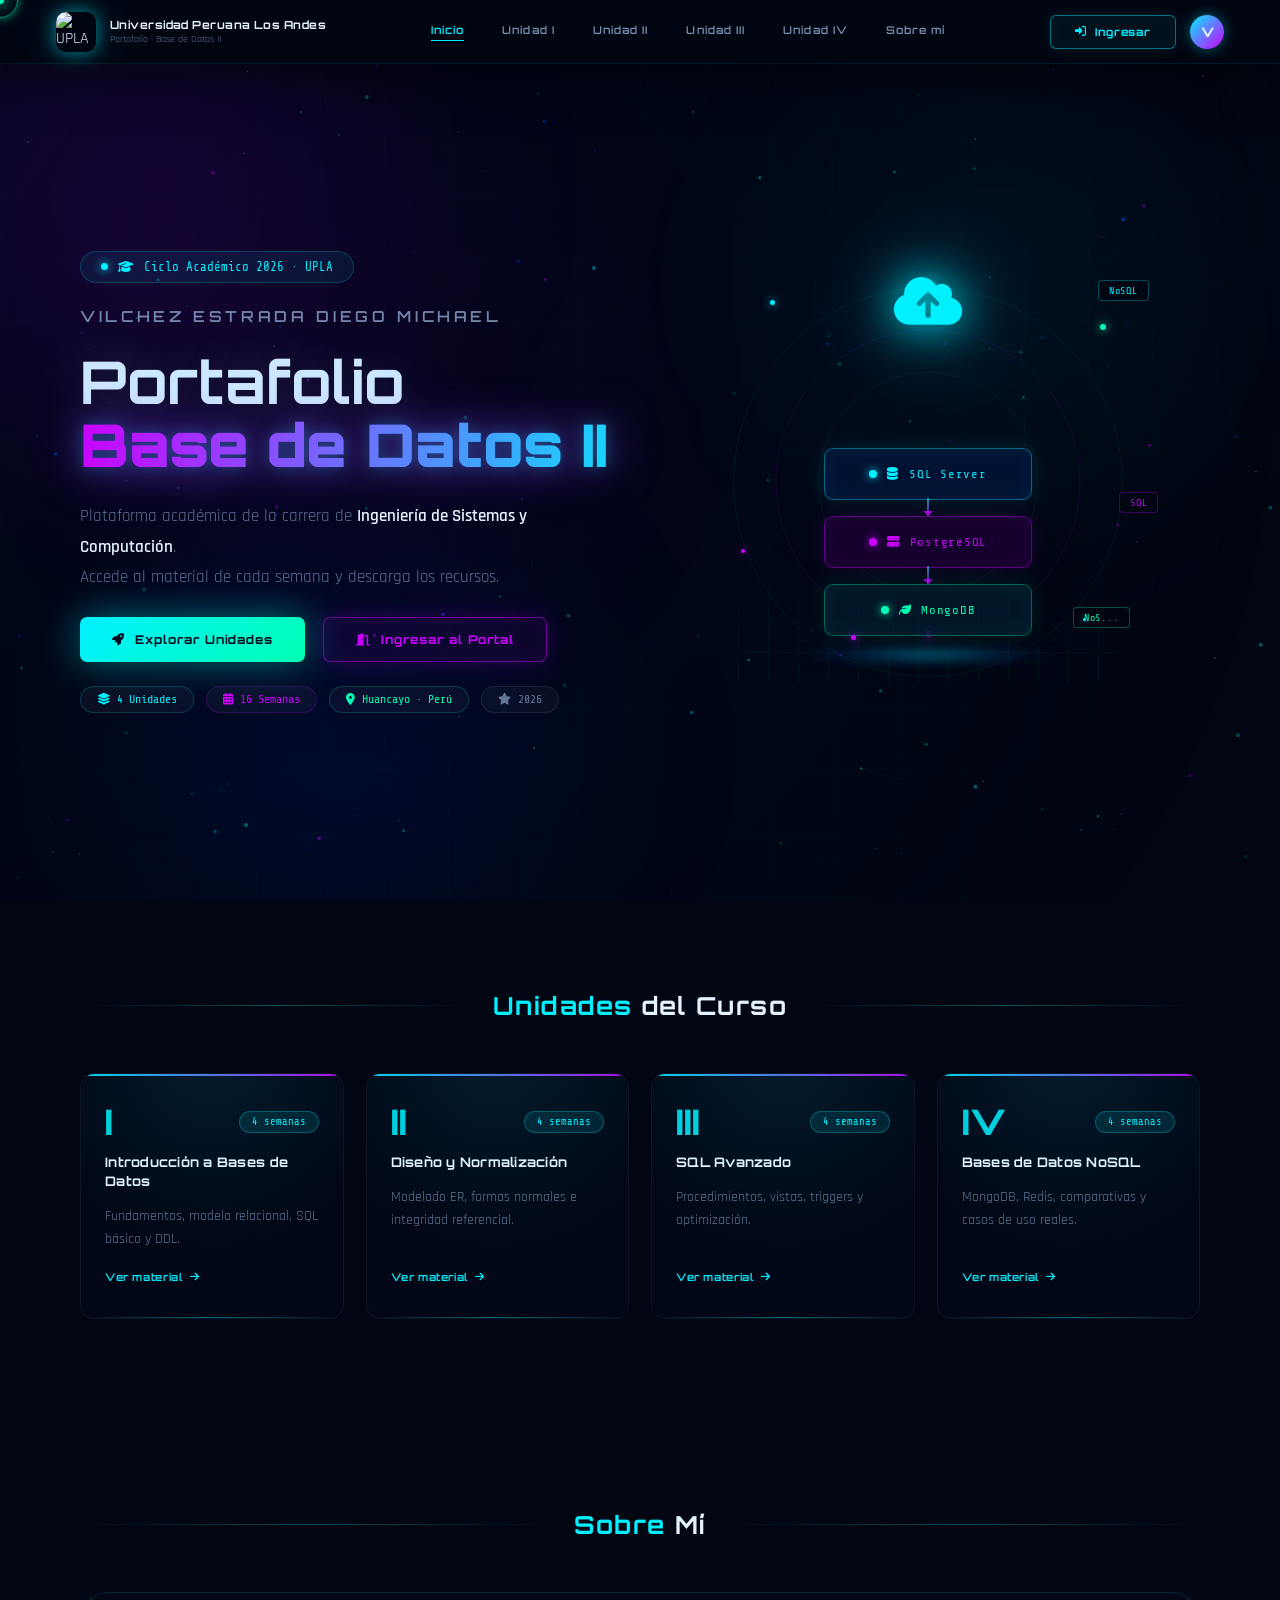
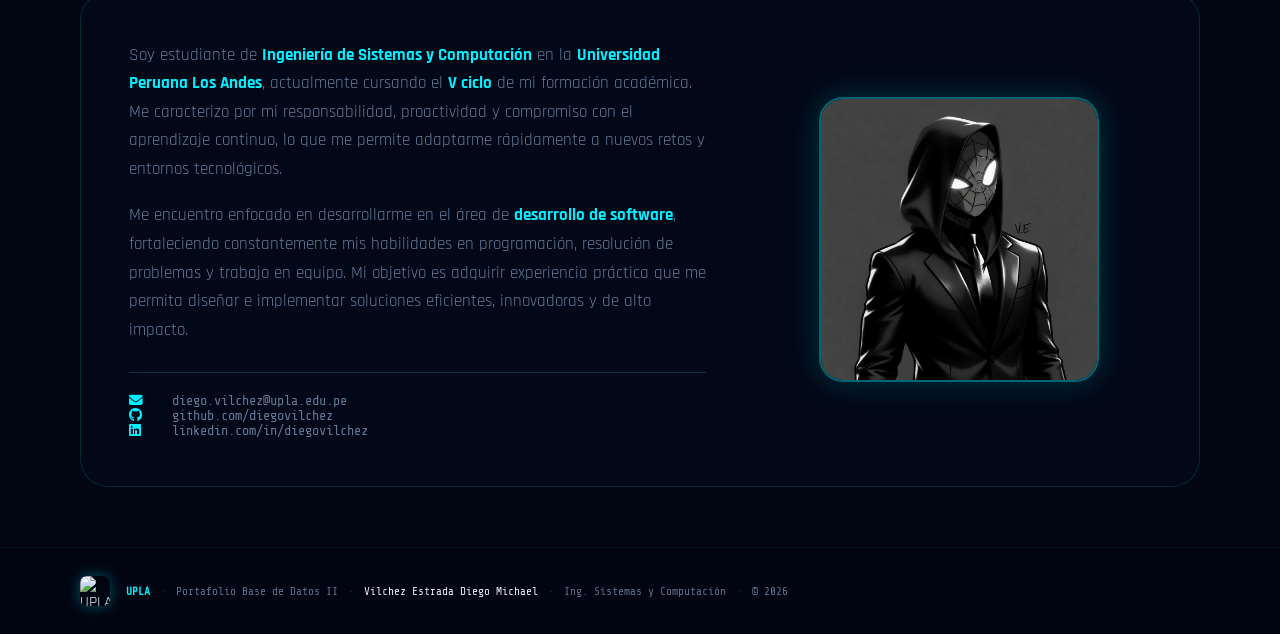
==== commit 85cd8efc: "Add files via upload" ====
--- a/index.html
+++ b/index.html
@@ -6,9 +6,97 @@
     <title>Portafolio Académico - Base de Datos II</title>
     <link rel="stylesheet" href="styles.css">
     <link rel="stylesheet" href="https://cdnjs.cloudflare.com/ajax/libs/font-awesome/6.6.0/css/all.min.css">
-    <link href="https://fonts.googleapis.com/css2?family=Orbitron:wght@400;700;900&family=Exo+2:wght@300;400;600;700&display=swap" rel="stylesheet">
+    <style>
+        /* Estilos adicionales para la sección "Sobre mí" (coherentes con el theme) */
+        .sobre-mi-section {
+            position: relative;
+            z-index: 2;
+            padding: 80px 80px 60px;
+        }
+
+        .sobre-mi-contenedor {
+            display: flex;
+            align-items: center;
+            gap: 60px;
+            background: rgba(4, 10, 28, 0.6);
+            backdrop-filter: blur(12px);
+            border-radius: 28px;
+            border: 1px solid rgba(0, 240, 255, 0.15);
+            padding: 48px;
+            margin-top: 30px;
+        }
+
+        .sobre-mi-texto {
+            flex: 1.2;
+        }
+
+        .sobre-mi-texto p {
+            font-size: 1.05rem;
+            line-height: 1.7;
+            color: var(--muted, rgba(180,215,255,0.55));
+            margin-bottom: 18px;
+        }
+
+        .sobre-mi-texto strong {
+            color: var(--cyan, #00f0ff);
+        }
+
+        .sobre-mi-contacto {
+            margin-top: 28px;
+            padding-top: 20px;
+            border-top: 1px solid rgba(0, 240, 255, 0.2);
+            font-family: 'Share Tech Mono', monospace;
+            font-size: 0.85rem;
+            color: var(--muted, rgba(180,215,255,0.55));
+        }
+
+        .sobre-mi-contacto i {
+            width: 28px;
+            color: var(--cyan, #00f0ff);
+            margin-right: 8px;
+        }
+
+        .sobre-mi-imagen {
+            flex: 0.8;
+            display: flex;
+            justify-content: center;
+        }
+
+        .sobre-mi-imagen img {
+            width: 100%;
+            max-width: 280px;
+            border-radius: 24px;
+            border: 2px solid rgba(0, 240, 255, 0.4);
+            box-shadow: 0 0 30px rgba(0, 240, 255, 0.2);
+            transition: transform 0.3s, box-shadow 0.3s;
+            object-fit: cover;
+        }
+
+        .sobre-mi-imagen img:hover {
+            transform: scale(1.02);
+            box-shadow: 0 0 40px rgba(0, 240, 255, 0.4);
+        }
+
+        @media (max-width: 768px) {
+            .sobre-mi-section {
+                padding: 60px 20px;
+            }
+            .sobre-mi-contenedor {
+                flex-direction: column;
+                padding: 32px;
+                gap: 32px;
+            }
+            .sobre-mi-imagen img {
+                max-width: 200px;
+            }
+        }
+    </style>
 </head>
 <body>
+
+<!-- CURSOR PERSONALIZADO -->
+<div class="cursor-dot" id="cursorDot"></div>
+<div class="cursor-ring" id="cursorRing"></div>
 
 <canvas id="bg-canvas"></canvas>
 <div class="grid-overlay"></div>
@@ -17,10 +105,7 @@
 <!-- NAVBAR -->
 <header class="navbar">
     <div class="navbar-brand">
-        <div class="brand-logo">
-            <i class="fas fa-database"></i>
-            <div class="logo-ring"></div>
-        </div>
+        <div class="brand-logo"><img src="LogoUpla.png" alt="UPLA"></div>
         <div class="brand-text">
             <span class="brand-title">Universidad Peruana Los Andes</span>
             <span class="brand-sub">Portafolio · Base de Datos II</span>
@@ -32,13 +117,10 @@
         <a href="unidades.html">Unidad II</a>
         <a href="unidades.html">Unidad III</a>
         <a href="unidades.html">Unidad IV</a>
-        <a href="#contacto">Contacto</a>
+        <a href="#sobre-mi">Sobre mí</a>
     </nav>
     <div class="navbar-actions">
-        <a href="login.html" class="btn-ingresar">
-            <i class="fas fa-sign-in-alt"></i> Ingresar
-            <div class="btn-ingresar-glow"></div>
-        </a>
+        <a href="login.html" class="btn-ingresar"><i class="fas fa-sign-in-alt"></i> Ingresar</a>
         <div class="avatar-circle">V</div>
     </div>
 </header>
@@ -51,45 +133,73 @@
 
     <div class="hero-content">
         <div class="badge-ciclo">
-            <span class="badge-dot"></span>
+            <div class="badge-dot"></div>
             <i class="fas fa-graduation-cap"></i> Ciclo Académico 2026 · UPLA
         </div>
-
         <p class="hero-nombre">Vilchez Estrada Diego Michael</p>
-
-        <h1 class="hero-title">
+        <div class="hero-title">
             <span class="title-white">Portafolio</span>
-            <span class="title-green glitch" data-text="Base de Datos II">Base de Datos II</span>
-        </h1>
-
-        <p class="hero-sub">
+            <span class="title-neon">Base de Datos II</span>
+        </div>
+        <p class="hero-desc">
             Plataforma académica de la carrera de <strong>Ingeniería de Sistemas y Computación</strong>.<br>
             Accede al material de cada semana y descarga los recursos.
         </p>
-
-        <div class="hero-buttons">
-            <a href="unidades.html" class="btn-primary-neo">
-                <span class="btn-text"><i class="fas fa-rocket"></i> Explorar Unidades</span>
-                <div class="btn-neo-shine"></div>
+        <div class="hero-btns">
+            <a href="unidades.html" class="btn-prim">
+                <span class="shine"></span>
+                <i class="fas fa-rocket"></i> Explorar Unidades
             </a>
-            <a href="login.html" class="btn-ghost-neo">
+            <a href="login.html" class="btn-sec">
                 <i class="fas fa-door-open"></i> Ingresar al Portal
             </a>
         </div>
-
         <div class="hero-tags">
-            <span class="tag"><i class="fas fa-layer-group"></i> 4 Unidades</span>
-            <span class="tag"><i class="fas fa-calendar-alt"></i> 16 Semanas</span>
-            <span class="tag tag-loc"><i class="fas fa-map-marker-alt"></i> Huancayo · Perú</span>
-            <span class="tag tag-year"><i class="fas fa-star"></i> 2026</span>
-        </div>
-    </div>
-
-    <div class="hero-deco">
-        <div class="deco-ring deco-ring-1"></div>
-        <div class="deco-ring deco-ring-2"></div>
-        <div class="deco-ring deco-ring-3"></div>
-        <div class="deco-center"><i class="fas fa-database"></i></div>
+            <span class="htag c"><i class="fas fa-layer-group"></i> 4 Unidades</span>
+            <span class="htag m"><i class="fas fa-calendar-alt"></i> 16 Semanas</span>
+            <span class="htag t"><i class="fas fa-map-marker-alt"></i> Huancayo · Perú</span>
+            <span class="htag"><i class="fas fa-star"></i> 2026</span>
+        </div>
+    </div>
+
+    <div class="hero-visual">
+        <div class="holo-scene">
+            <div class="halo-ring hr1"></div>
+            <div class="halo-ring hr2"></div>
+            <div class="halo-ring hr3"></div>
+            <div class="cloud-icon"><i class="fas fa-cloud-upload-alt"></i></div>
+            <div class="float-label fl-nosql">NoSQL</div>
+            <div class="float-label fl-sql">SQL</div>
+            <div class="float-label fl-nos">NoS...</div>
+            <div class="stack-wrap">
+                <div class="slab slab-1">
+                    <div class="slab-body"></div>
+                    <div class="slab-inner"><span class="slab-dot"></span><i class="fas fa-database"></i> SQL Server</div>
+                </div>
+                <div class="slab-arrow"></div>
+                <div class="slab slab-2">
+                    <div class="slab-body"></div>
+                    <div class="slab-inner"><span class="slab-dot"></span><i class="fas fa-server"></i> PostgreSQL</div>
+                </div>
+                <div class="slab-arrow"></div>
+                <div class="slab slab-3">
+                    <div class="slab-body"></div>
+                    <div class="slab-inner"><span class="slab-dot"></span><i class="fas fa-leaf"></i> MongoDB</div>
+                </div>
+            </div>
+            <div class="data-stream ds1"></div>
+            <div class="data-stream ds2"></div>
+            <div class="data-stream ds3"></div>
+            <div class="data-stream ds4"></div>
+            <div class="data-stream ds5"></div>
+            <div class="floor-grid"></div>
+            <div class="platform"></div>
+            <div class="vp vp1"></div>
+            <div class="vp vp2"></div>
+            <div class="vp vp3"></div>
+            <div class="vp vp4"></div>
+            <div class="vp vp5"></div>
+        </div>
     </div>
 </section>
 
@@ -100,121 +210,241 @@
         <h2 class="section-title"><span>Unidades</span> del Curso</h2>
         <div class="section-line"></div>
     </div>
-
     <div class="unidades-grid">
-        <a href="unidades.html" class="unidad-card" style="--accent:#7c3aed;--accent-rgb:124,58,237;">
-            <div class="card-glow"></div>
-            <div class="unidad-header">
-                <span class="unidad-num">I</span>
-                <span class="semanas-badge">4 semanas</span>
-            </div>
+        <a href="unidades.html" class="ucard">
+            <div class="ucard-glow"></div>
+            <div class="ucard-header"><span class="unum">I</span><span class="ubadge">4 semanas</span></div>
             <h3>Introducción a Bases de Datos</h3>
             <p>Fundamentos, modelo relacional, SQL básico y DDL.</p>
-            <div class="ver-material">Ver material <i class="fas fa-arrow-right"></i></div>
-            <div class="card-bottom-bar"></div>
+            <div class="uver">Ver material <i class="fas fa-arrow-right"></i></div>
+            <div class="ubar"></div>
         </a>
-
-        <a href="unidades.html" class="unidad-card" style="--accent:#10b981;--accent-rgb:16,185,129;">
-            <div class="card-glow"></div>
-            <div class="unidad-header">
-                <span class="unidad-num">II</span>
-                <span class="semanas-badge">4 semanas</span>
-            </div>
+        <a href="unidades.html" class="ucard">
+            <div class="ucard-glow"></div>
+            <div class="ucard-header"><span class="unum">II</span><span class="ubadge">4 semanas</span></div>
             <h3>Diseño y Normalización</h3>
             <p>Modelado ER, formas normales e integridad referencial.</p>
-            <div class="ver-material">Ver material <i class="fas fa-arrow-right"></i></div>
-            <div class="card-bottom-bar"></div>
+            <div class="uver">Ver material <i class="fas fa-arrow-right"></i></div>
+            <div class="ubar"></div>
         </a>
-
-        <a href="unidades.html" class="unidad-card" style="--accent:#ef4444;--accent-rgb:239,68,68;">
-            <div class="card-glow"></div>
-            <div class="unidad-header">
-                <span class="unidad-num">III</span>
-                <span class="semanas-badge">4 semanas</span>
-            </div>
+        <a href="unidades.html" class="ucard">
+            <div class="ucard-glow"></div>
+            <div class="ucard-header"><span class="unum">III</span><span class="ubadge">4 semanas</span></div>
             <h3>SQL Avanzado</h3>
             <p>Procedimientos, vistas, triggers y optimización.</p>
-            <div class="ver-material">Ver material <i class="fas fa-arrow-right"></i></div>
-            <div class="card-bottom-bar"></div>
+            <div class="uver">Ver material <i class="fas fa-arrow-right"></i></div>
+            <div class="ubar"></div>
         </a>
-
-        <a href="unidades.html" class="unidad-card" style="--accent:#f59e0b;--accent-rgb:245,158,11;">
-            <div class="card-glow"></div>
-            <div class="unidad-header">
-                <span class="unidad-num">IV</span>
-                <span class="semanas-badge">4 semanas</span>
-            </div>
+        <a href="unidades.html" class="ucard">
+            <div class="ucard-glow"></div>
+            <div class="ucard-header"><span class="unum">IV</span><span class="ubadge">4 semanas</span></div>
             <h3>Bases de Datos NoSQL</h3>
             <p>MongoDB, Redis, comparativas y casos de uso reales.</p>
-            <div class="ver-material">Ver material <i class="fas fa-arrow-right"></i></div>
-            <div class="card-bottom-bar"></div>
+            <div class="uver">Ver material <i class="fas fa-arrow-right"></i></div>
+            <div class="ubar"></div>
         </a>
     </div>
 </section>
 
+<!-- ====================== SECCIÓN: SOBRE MÍ ====================== -->
+<section id="sobre-mi" class="sobre-mi-section">
+    <div class="section-header">
+        <div class="section-line"></div>
+        <h2 class="section-title"><span>Sobre</span> Mí</h2>
+        <div class="section-line"></div>
+    </div>
+    <div class="sobre-mi-contenedor">
+        <div class="sobre-mi-texto">
+            <p>Soy estudiante de <strong>Ingeniería de Sistemas y Computación</strong> en la <strong>Universidad Peruana Los Andes</strong>, actualmente cursando el <strong>V ciclo</strong> de mi formación académica. Me caracterizo por mi responsabilidad, proactividad y compromiso con el aprendizaje continuo, lo que me permite adaptarme rápidamente a nuevos retos y entornos tecnológicos.</p>
+            <p>Me encuentro enfocado en desarrollarme en el área de <strong>desarrollo de software</strong>, fortaleciendo constantemente mis habilidades en programación, resolución de problemas y trabajo en equipo. Mi objetivo es adquirir experiencia práctica que me permita diseñar e implementar soluciones eficientes, innovadoras y de alto impacto.</p>
+            <div class="sobre-mi-contacto">
+                <i class="fas fa-envelope"></i> diego.vilchez@upla.edu.pe<br>
+                <i class="fab fa-github"></i> github.com/diegovilchez<br>
+                <i class="fab fa-linkedin"></i> linkedin.com/in/diegovilchez
+            </div>
+        </div>
+        <div class="sobre-mi-imagen">
+            <!-- Tu foto real -->
+            <img src="imageperfil.jpg" alt="Diego Michael Vilchez Estrada">
+        </div>
+    </div>
+</section>
+
 <!-- FOOTER -->
-<footer id="contacto">
+<footer>
     <div class="footer-inner">
-        <div class="footer-logo"><i class="fas fa-database"></i></div>
+        <div class="footer-logo"><img src="LogoUpla.png" alt="UPLA"></div>
         <div class="footer-info">
-            <span class="footer-brand">UPLA</span>
-            <span class="footer-sep">·</span>
+            <span class="fbrand">UPLA</span>
+            <span class="fsep">·</span>
             <span>Portafolio Base de Datos II</span>
-            <span class="footer-sep">·</span>
-            <span class="footer-name">Vilchez Estrada Diego Michael</span>
-            <span class="footer-sep">·</span>
+            <span class="fsep">·</span>
+            <span class="fname">Vilchez Estrada Diego Michael</span>
+            <span class="fsep">·</span>
             <span>Ing. Sistemas y Computación</span>
-            <span class="footer-sep">·</span>
+            <span class="fsep">·</span>
             <span>© 2026</span>
         </div>
     </div>
 </footer>
 
 <script>
+// ====================== FONDO ANIMADO (PARTÍCULAS) ======================
 const canvas = document.getElementById('bg-canvas');
 const ctx = canvas.getContext('2d');
-let W, H, particles = [];
-function resize() { W = canvas.width = window.innerWidth; H = canvas.height = window.innerHeight; }
-resize(); window.addEventListener('resize', resize);
-function mkP() {
-    return { x: Math.random()*W, y: Math.random()*H,
-             r: Math.random()*1.8+0.3,
-             dx: (Math.random()-.5)*.35, dy: (Math.random()-.5)*.35,
-             alpha: Math.random()*.45+.08,
-             color: Math.random()>.5?'16,185,129':'99,102,241' };
+let W, H, pts = [];
+
+function resize() {
+    W = canvas.width = window.innerWidth;
+    H = canvas.height = window.innerHeight;
 }
-for(let i=0;i<140;i++) particles.push(mkP());
-function drawBg() {
-    ctx.clearRect(0,0,W,H);
-    particles.forEach(p => {
-        ctx.beginPath(); ctx.arc(p.x,p.y,p.r,0,Math.PI*2);
-        ctx.fillStyle=`rgba(${p.color},${p.alpha})`; ctx.fill();
-        p.x+=p.dx; p.y+=p.dy;
-        if(p.x<0||p.x>W) p.dx*=-1; if(p.y<0||p.y>H) p.dy*=-1;
+resize();
+window.addEventListener('resize', resize);
+
+const COLORS = ['0,240,255', '200,0,255', '0,255,179', '0,80,255'];
+
+function mkPt() {
+    return {
+        x: Math.random() * W,
+        y: Math.random() * H,
+        r: Math.random() * 1.7 + 0.3,
+        dx: (Math.random() - 0.5) * 0.38,
+        dy: (Math.random() - 0.5) * 0.38,
+        a: Math.random() * 0.38 + 0.07,
+        c: COLORS[Math.floor(Math.random() * COLORS.length)]
+    };
+}
+
+for (let i = 0; i < 180; i++) pts.push(mkPt());
+
+function draw() {
+    ctx.clearRect(0, 0, W, H);
+    const g = ctx.createRadialGradient(W * 0.28, H * 0.42, 0, W * 0.28, H * 0.42, W * 0.72);
+    g.addColorStop(0, 'rgba(30,0,70,0.25)');
+    g.addColorStop(0.5, 'rgba(0,10,50,0.15)');
+    g.addColorStop(1, 'rgba(1,6,18,0)');
+    ctx.fillStyle = g;
+    ctx.fillRect(0, 0, W, H);
+
+    pts.forEach(p => {
+        ctx.beginPath();
+        ctx.arc(p.x, p.y, p.r, 0, Math.PI * 2);
+        ctx.fillStyle = `rgba(${p.c},${p.a})`;
+        ctx.fill();
+        p.x += p.dx;
+        p.y += p.dy;
+        if (p.x < 0 || p.x > W) p.dx *= -1;
+        if (p.y < 0 || p.y > H) p.dy *= -1;
     });
-    for(let i=0;i<particles.length;i++) for(let j=i+1;j<particles.length;j++){
-        let d=Math.hypot(particles[i].x-particles[j].x,particles[i].y-particles[j].y);
-        if(d<110){ctx.beginPath();ctx.moveTo(particles[i].x,particles[i].y);
-        ctx.lineTo(particles[j].x,particles[j].y);
-        ctx.strokeStyle=`rgba(99,102,241,${.07*(1-d/110)})`;ctx.lineWidth=.5;ctx.stroke();}
+
+    for (let i = 0; i < pts.length; i++) {
+        for (let j = i + 1; j < pts.length; j++) {
+            const d = Math.hypot(pts[i].x - pts[j].x, pts[i].y - pts[j].y);
+            if (d < 105) {
+                ctx.beginPath();
+                ctx.moveTo(pts[i].x, pts[i].y);
+                ctx.lineTo(pts[j].x, pts[j].y);
+                ctx.strokeStyle = `rgba(0,200,255,${0.055 * (1 - d / 105)})`;
+                ctx.lineWidth = 0.5;
+                ctx.stroke();
+            }
+        }
     }
-    requestAnimationFrame(drawBg);
+    requestAnimationFrame(draw);
 }
-drawBg();
-
+draw();
+
+// Movimiento de orbes con el mouse
 document.addEventListener('mousemove', e => {
-    const x=(e.clientX/window.innerWidth-.5)*25;
-    const y=(e.clientY/window.innerHeight-.5)*25;
-    document.querySelectorAll('.orb').forEach((o,i)=>{
-        o.style.transform=`translate(${x*(i+1)*.4}px,${y*(i+1)*.4}px)`;
+    const x = (e.clientX / W - 0.5) * 28;
+    const y = (e.clientY / H - 0.5) * 28;
+    document.querySelectorAll('.orb').forEach((o, i) => {
+        o.style.transform = `translate(${x * (i + 1) * 0.35}px, ${y * (i + 1) * 0.35}px)`;
     });
 });
 
-// Animaciones de entrada
-const observer = new IntersectionObserver((entries) => {
-    entries.forEach(e => { if(e.isIntersecting) e.target.classList.add('visible'); });
-}, { threshold: 0.1 });
-document.querySelectorAll('.unidad-card, .hero-content > *').forEach(el => observer.observe(el));
+// ====================== CURSOR PERSONALIZADO ======================
+const dot = document.getElementById('cursorDot');
+const ring = document.getElementById('cursorRing');
+
+const cursorColors = [
+    { dot: '#00f0ff', ring: 'rgba(0,240,255,0.55)' },
+    { dot: '#cc00ff', ring: 'rgba(200,0,255,0.55)' },
+    { dot: '#00ffb3', ring: 'rgba(0,255,179,0.55)' },
+    { dot: '#ffffff', ring: 'rgba(255,255,255,0.4)' },
+    { dot: '#ff0099', ring: 'rgba(255,0,153,0.55)' },
+    { dot: '#0099ff', ring: 'rgba(0,153,255,0.55)' },
+];
+
+let colorIdx = 0;
+let trailTimer = 0;
+let mx = 0, my = 0;
+let rx = 0, ry = 0;
+
+function applyColor(idx) {
+    const c = cursorColors[idx];
+    dot.style.background = c.dot;
+    dot.style.boxShadow = `0 0 12px ${c.dot}, 0 0 24px ${c.dot}`;
+    ring.style.borderColor = c.ring;
+    ring.style.boxShadow = `0 0 10px ${c.ring}`;
+}
+applyColor(0);
+
+setInterval(() => {
+    colorIdx = (colorIdx + 1) % cursorColors.length;
+    applyColor(colorIdx);
+}, 1200);
+
+document.addEventListener('mousemove', e => {
+    mx = e.clientX;
+    my = e.clientY;
+    dot.style.left = mx + 'px';
+    dot.style.top = my + 'px';
+
+    trailTimer++;
+    if (trailTimer % 3 === 0) {
+        const trail = document.createElement('div');
+        trail.className = 'cursor-trail';
+        const c = cursorColors[colorIdx];
+        const size = Math.random() * 6 + 3;
+        trail.style.cssText = `
+            left: ${mx}px; top: ${my}px;
+            width: ${size}px; height: ${size}px;
+            background: ${c.dot};
+            box-shadow: 0 0 8px ${c.dot};
+            opacity: 0.7;
+        `;
+        document.body.appendChild(trail);
+        setTimeout(() => trail.remove(), 650);
+    }
+});
+
+function animateRing() {
+    rx += (mx - rx) * 0.12;
+    ry += (my - ry) * 0.12;
+    ring.style.left = rx + 'px';
+    ring.style.top = ry + 'px';
+    requestAnimationFrame(animateRing);
+}
+animateRing();
+
+const interactivos = 'a, button, [onclick], input, label, .ucard, .btn-unidad, .slab, .btn-semana, .btn-salir, .btn-ingresar, .avatar-circle';
+document.querySelectorAll(interactivos).forEach(el => {
+    el.addEventListener('mouseenter', () => document.body.classList.add('cursor-hover'));
+    el.addEventListener('mouseleave', () => document.body.classList.remove('cursor-hover'));
+});
+
+document.addEventListener('mousedown', () => document.body.classList.add('cursor-click'));
+document.addEventListener('mouseup', () => document.body.classList.remove('cursor-click'));
+
+document.addEventListener('mouseleave', () => {
+    dot.style.opacity = '0';
+    ring.style.opacity = '0';
+});
+document.addEventListener('mouseenter', () => {
+    dot.style.opacity = '1';
+    ring.style.opacity = '1';
+});
 </script>
 </body>
 </html>
--- a/styles.css
+++ b/styles.css
@@ -1,784 +1,225 @@
-/* ====================== IMPORTS & RESET ====================== */
-@import url('https://fonts.googleapis.com/css2?family=Orbitron:wght@400;700;900&family=Exo+2:wght@300;400;600;700&display=swap');
-
-* { margin: 0; padding: 0; box-sizing: border-box; }
-html { scroll-behavior: smooth; }
-
-:root {
-    --green: #10b981;
-    --green-dark: #059669;
-    --purple: #6366f1;
-    --bg: #050510;
-    --bg2: #0a0a1a;
-    --text: #f1f5f9;
-    --muted: rgba(255,255,255,0.45);
-    --border: rgba(255,255,255,0.07);
+/* ====================== IMPORTS ====================== */
+@import url('https://fonts.googleapis.com/css2?family=Orbitron:wght@400;600;700;900&family=Rajdhani:wght@300;400;500;600;700&family=Share+Tech+Mono&display=swap');
+
+*,*::before,*::after{margin:0;padding:0;box-sizing:border-box;cursor:none!important;}
+html{scroll-behavior:smooth;}
+
+:root{
+    --c:#00f0ff; --m:#cc00ff; --t:#00ffb3;
+    --bg:#010612; --bg2:#040d22;
+    --tx:#e4f2ff; --mu:rgba(180,215,255,.52);
 }
 
-body {
-    font-family: 'Exo 2', sans-serif;
-    background: var(--bg);
-    color: var(--text);
-    min-height: 100vh;
-    overflow-x: hidden;
-}
-
-/* ── Fondo canvas ── */
-#bg-canvas {
-    position: fixed; top:0; left:0;
-    width:100%; height:100%;
-    z-index:0; pointer-events:none;
-}
-
-/* ── Rejilla holográfica ── */
-.grid-overlay {
-    position: fixed; inset:0; z-index:0; pointer-events:none;
-    background-image:
-        linear-gradient(rgba(16,185,129,.03) 1px, transparent 1px),
-        linear-gradient(90deg, rgba(16,185,129,.03) 1px, transparent 1px);
-    background-size: 60px 60px;
-    animation: gridShift 20s linear infinite;
-}
-@keyframes gridShift {
-    from { background-position: 0 0; }
-    to   { background-position: 60px 60px; }
-}
-
-/* ── Línea escáner ── */
-.scanner-line {
-    position: fixed; left:0; right:0; height:1px;
-    background: linear-gradient(90deg, transparent, rgba(16,185,129,.6), transparent);
-    z-index:1; pointer-events:none;
-    animation: scan 6s linear infinite;
-    box-shadow: 0 0 12px rgba(16,185,129,.4);
-}
-@keyframes scan {
-    0%   { top: -2px; opacity:0; }
-    5%   { opacity:1; }
-    95%  { opacity:1; }
-    100% { top: 100vh; opacity:0; }
-}
-
-/* ====================== NAVBAR ====================== */
-.navbar {
-    display: flex; align-items: center; justify-content: space-between;
-    padding: 14px 48px;
-    background: rgba(5,5,16,.9);
-    backdrop-filter: blur(20px);
-    border-bottom: 1px solid rgba(16,185,129,.15);
-    position: sticky; top:0; z-index:100;
-    box-shadow: 0 4px 30px rgba(0,0,0,.5);
-}
-
-.navbar-brand { display:flex; align-items:center; gap:14px; }
-
-.brand-logo {
-    width:42px; height:42px; border-radius:12px;
-    background: linear-gradient(135deg, var(--green), var(--purple));
-    display:flex; align-items:center; justify-content:center;
-    font-size:18px; position:relative; flex-shrink:0;
-    box-shadow: 0 0 20px rgba(16,185,129,.4);
-    animation: logoPulse 3s ease-in-out infinite;
-}
-@keyframes logoPulse {
-    0%,100%{ box-shadow:0 0 20px rgba(16,185,129,.4); }
-    50%    { box-shadow:0 0 35px rgba(16,185,129,.7); }
-}
-
-.logo-ring {
-    position:absolute; inset:-4px;
-    border-radius:16px;
-    border:1px solid rgba(16,185,129,.3);
-    animation: ringPulse 2s ease-in-out infinite;
-}
-@keyframes ringPulse {
-    0%,100%{ transform:scale(1); opacity:.5; }
-    50%    { transform:scale(1.1); opacity:1; }
-}
-
-.brand-title { font-size:.84rem; font-weight:700; color:var(--text); font-family:'Orbitron',sans-serif; font-size:.72rem; }
-.brand-sub   { font-size:.68rem; color:var(--muted); margin-top:1px; }
-
-.navbar-links { display:flex; gap:4px; }
-.navbar-links a {
-    text-decoration:none; color:var(--muted);
-    font-size:.87rem; padding:8px 15px; border-radius:8px;
-    transition:all .25s; font-weight:500; position:relative;
-}
-.navbar-links a::after {
-    content:''; position:absolute; bottom:4px; left:50%; right:50%;
-    height:1px; background:var(--green);
-    transition:all .3s;
-}
-.navbar-links a:hover { color:white; background:rgba(255,255,255,.05); }
-.navbar-links a:hover::after { left:15%; right:15%; }
-.navbar-links a.activo {
-    background: rgba(16,185,129,.12);
-    color: var(--green);
-    border:1px solid rgba(16,185,129,.25);
-}
-.navbar-links a.activo::after { left:15%; right:15%; }
-
-.navbar-actions { display:flex; align-items:center; gap:12px; }
-
-.btn-ingresar {
-    position:relative; display:inline-flex; align-items:center; gap:8px;
-    padding:9px 20px;
-    background: linear-gradient(135deg, var(--purple), #4f46e5);
-    color:white; text-decoration:none; border-radius:10px;
-    font-size:.87rem; font-weight:700; overflow:hidden;
-    transition:all .3s;
-    box-shadow:0 0 20px rgba(99,102,241,.35);
-}
-.btn-ingresar:hover {
-    transform:translateY(-2px);
-    box-shadow:0 0 35px rgba(99,102,241,.6);
-}
-.btn-ingresar-glow {
-    position:absolute; inset:0;
-    background:linear-gradient(90deg,transparent,rgba(255,255,255,.15),transparent);
-    transform:translateX(-100%);
-    animation:shimmer 2.5s infinite;
-}
-@keyframes shimmer {
-    100%{ transform:translateX(200%); }
-}
-
-.avatar-circle {
-    width:36px; height:36px; border-radius:50%;
-    background:linear-gradient(135deg,#f59e0b,#ef4444);
-    display:flex; align-items:center; justify-content:center;
-    font-weight:900; font-size:15px; cursor:pointer;
-    font-family:'Orbitron',sans-serif;
-    box-shadow:0 0 15px rgba(245,158,11,.4);
-    transition:all .3s;
-}
-.avatar-circle:hover { transform:scale(1.1); box-shadow:0 0 25px rgba(245,158,11,.6); }
-
-/* ====================== HERO ====================== */
-.hero {
-    position:relative; z-index:1;
-    min-height:92vh;
-    display:flex; align-items:center;
-    justify-content:space-between;
-    padding:60px 80px;
-    overflow:hidden;
-}
-
-/* Orbes flotantes */
-.orb {
-    position:absolute; border-radius:50%;
-    filter:blur(70px); pointer-events:none;
-    transition:transform 1s ease;
-}
-.orb-1 { width:500px; height:500px; background:rgba(16,185,129,.12); top:-100px; left:-150px; }
-.orb-2 { width:400px; height:400px; background:rgba(99,102,241,.1); bottom:-80px; right:200px; }
-.orb-3 { width:300px; height:300px; background:rgba(245,158,11,.07); top:30%; left:40%; }
-
-.hero-content { position:relative; z-index:2; max-width:680px; }
-
-/* Animaciones entrada */
-.hero-content > * {
-    opacity:0; transform:translateY(24px);
-    animation:fadeUp .7s ease forwards;
-}
-.hero-content > *:nth-child(1){ animation-delay:.1s; }
-.hero-content > *:nth-child(2){ animation-delay:.2s; }
-.hero-content > *:nth-child(3){ animation-delay:.3s; }
-.hero-content > *:nth-child(4){ animation-delay:.45s; }
-.hero-content > *:nth-child(5){ animation-delay:.55s; }
-.hero-content > *:nth-child(6){ animation-delay:.65s; }
-@keyframes fadeUp {
-    to{ opacity:1; transform:translateY(0); }
-}
-
-.badge-ciclo {
-    display:inline-flex; align-items:center; gap:8px;
-    background:rgba(99,102,241,.15);
-    border:1px solid rgba(99,102,241,.35);
-    color:#a5b4fc; font-size:.82rem; padding:7px 16px;
-    border-radius:50px; margin-bottom:20px; font-weight:600;
-}
-.badge-dot {
-    width:7px; height:7px; border-radius:50%;
-    background:var(--green);
-    animation:blink 1.5s ease-in-out infinite;
-    box-shadow:0 0 8px var(--green);
-}
-@keyframes blink { 0%,100%{opacity:1;} 50%{opacity:.2;} }
-
-.hero-nombre {
-    font-family:'Orbitron',sans-serif;
-    font-size:.85rem; font-weight:400;
-    color:rgba(255,255,255,.4);
-    letter-spacing:3px; text-transform:uppercase;
-    margin-bottom:16px;
-}
-
-.hero-title {
-    font-family:'Orbitron',sans-serif;
-    line-height:1.1; margin-bottom:24px;
-    display:flex; flex-direction:column; gap:6px;
-}
-.title-white {
-    font-size:4.8rem; font-weight:900;
-    color:#f1f5f9;
-    text-shadow:0 0 60px rgba(255,255,255,.1);
-}
-.title-green {
-    font-size:4.4rem; font-weight:900;
-    color:var(--green);
-    text-shadow:0 0 40px rgba(16,185,129,.5);
-    position:relative;
-}
-
-/* Efecto glitch */
-.glitch { position:relative; }
-.glitch::before, .glitch::after {
-    content:attr(data-text);
-    position:absolute; top:0; left:0; width:100%; overflow:hidden;
-    font-size:inherit; font-weight:inherit; font-family:inherit;
-}
-.glitch::before {
-    color:#ef4444; clip-path:polygon(0 0,100% 0,100% 35%,0 35%);
-    animation:glitch1 4s infinite; opacity:.6;
-}
-.glitch::after {
-    color:#6366f1; clip-path:polygon(0 65%,100% 65%,100% 100%,0 100%);
-    animation:glitch2 4s infinite; opacity:.6;
-}
-@keyframes glitch1 {
-    0%,90%,100%{ transform:translate(0); }
-    92%{ transform:translate(-3px,1px); }
-    94%{ transform:translate(3px,-1px); }
-    96%{ transform:translate(-2px,0); }
-}
-@keyframes glitch2 {
-    0%,90%,100%{ transform:translate(0); }
-    92%{ transform:translate(3px,-1px); }
-    94%{ transform:translate(-3px,1px); }
-    96%{ transform:translate(2px,0); }
-}
-
-.hero-sub {
-    font-size:1.05rem; color:var(--muted); line-height:1.75;
-    margin-bottom:36px; max-width:560px;
-}
-.hero-sub strong { color:rgba(255,255,255,.85); font-weight:700; }
-
-/* ── Botones hero ── */
-.hero-buttons { display:flex; gap:16px; flex-wrap:wrap; margin-bottom:32px; }
-
-.btn-primary-neo {
-    position:relative; display:inline-flex; align-items:center;
-    padding:16px 36px; border-radius:14px; overflow:hidden;
-    text-decoration:none; font-weight:700; font-size:1rem;
-    font-family:'Exo 2',sans-serif;
-    background: linear-gradient(135deg, var(--green), #059669, #10b981);
-    background-size:200% 200%;
-    color:white;
-    box-shadow:0 0 30px rgba(16,185,129,.5), inset 0 1px 0 rgba(255,255,255,.2);
-    transition:all .35s;
-    animation:gradShift 3s ease infinite;
-}
-@keyframes gradShift {
-    0%,100%{ background-position:0% 50%; }
-    50%    { background-position:100% 50%; }
-}
-.btn-primary-neo:hover {
-    transform:translateY(-4px) scale(1.03);
-    box-shadow:0 0 50px rgba(16,185,129,.7), 0 15px 35px rgba(0,0,0,.4), inset 0 1px 0 rgba(255,255,255,.25);
-}
-.btn-primary-neo:active { transform:translateY(-1px) scale(1.01); }
-.btn-neo-shine {
-    position:absolute; top:0; left:-80%; width:60%; height:100%;
-    background:linear-gradient(90deg,transparent,rgba(255,255,255,.3),transparent);
-    transform:skewX(-20deg);
-    animation:neoShine 2.5s ease-in-out infinite;
-}
-@keyframes neoShine {
-    0%  { left:-80%; opacity:0; }
-    20% { opacity:1; }
-    60% { left:130%; opacity:0; }
-    100%{ left:130%; opacity:0; }
-}
-.btn-text { position:relative; z-index:1; display:flex; align-items:center; gap:10px; }
-
-.btn-ghost-neo {
-    position:relative; display:inline-flex; align-items:center; gap:10px;
-    padding:16px 34px; border-radius:14px; overflow:hidden;
-    text-decoration:none; font-weight:600; font-size:1rem;
-    color:white;
-    background:rgba(255,255,255,.04);
-    border:1px solid rgba(255,255,255,.15);
-    transition:all .35s; backdrop-filter:blur(10px);
-}
-.btn-ghost-neo::before {
-    content:''; position:absolute; inset:0;
-    background:linear-gradient(135deg, rgba(99,102,241,.15), rgba(16,185,129,.15));
-    opacity:0; transition:opacity .3s;
-}
-.btn-ghost-neo:hover { border-color:rgba(16,185,129,.5); transform:translateY(-4px); }
-.btn-ghost-neo:hover::before { opacity:1; }
-
-/* Tags */
-.hero-tags { display:flex; gap:10px; flex-wrap:wrap; }
-.tag {
-    display:inline-flex; align-items:center; gap:6px;
-    padding:6px 14px; border-radius:50px; font-size:.79rem; font-weight:600;
-    background:rgba(255,255,255,.06);
-    border:1px solid rgba(255,255,255,.1);
-    color:rgba(255,255,255,.6);
-    transition:all .3s;
-}
-.tag:hover { background:rgba(255,255,255,.1); color:white; }
-.tag-loc { color:#a5b4fc; border-color:rgba(99,102,241,.3); background:rgba(99,102,241,.08); }
-.tag-year{ color:#fbbf24; border-color:rgba(251,191,36,.3); background:rgba(251,191,36,.08); }
-
-/* ── Deco derecho ── */
-.hero-deco {
-    position:relative; width:280px; height:280px;
-    flex-shrink:0; display:flex; align-items:center; justify-content:center;
-}
-.deco-ring {
-    position:absolute; top:50%; left:50%;
-    border-radius:50%; border-style:solid;
-    transform:translate(-50%,-50%);
-}
-.deco-ring-1 { width:280px; height:280px; border:1px solid rgba(16,185,129,.25); animation:spin 15s linear infinite; }
-.deco-ring-2 { width:200px; height:200px; border:1px solid rgba(99,102,241,.3); animation:spin 10s linear infinite reverse; }
-.deco-ring-3 { width:130px; height:130px; border:1px solid rgba(245,158,11,.25); animation:spin 7s linear infinite; }
-@keyframes spin { to{ transform:translate(-50%,-50%) rotate(360deg); } }
-.deco-center {
-    width:80px; height:80px; border-radius:20px; z-index:2;
-    background:linear-gradient(135deg,var(--green),var(--purple));
-    display:flex; align-items:center; justify-content:center;
-    font-size:2rem;
-    box-shadow:0 0 40px rgba(16,185,129,.5);
-    animation:logoPulse 3s ease-in-out infinite;
-}
-
-/* ====================== UNIDADES ====================== */
-.unidades-section {
-    position:relative; z-index:1;
-    padding:80px 80px 100px;
-}
-
-.section-header {
-    display:flex; align-items:center; gap:20px;
-    margin-bottom:48px;
-}
-.section-line {
-    flex:1; height:1px;
-    background:linear-gradient(90deg,transparent,rgba(16,185,129,.3),transparent);
-}
-.section-title {
-    font-family:'Orbitron',sans-serif;
-    font-size:1.5rem; font-weight:700; white-space:nowrap;
-    color:rgba(255,255,255,.6);
-}
-.section-title span { color:var(--green); }
-
-.unidades-grid {
-    display:grid;
-    grid-template-columns:repeat(auto-fit,minmax(260px,1fr));
-    gap:24px;
-}
-
-.unidad-card {
-    position:relative; overflow:hidden;
-    background:rgba(255,255,255,.04);
-    border:1px solid rgba(255,255,255,.08);
-    border-top:2px solid var(--accent);
-    border-radius:18px; padding:28px 26px;
-    text-decoration:none; color:var(--text);
-    transition:all .4s cubic-bezier(.175,.885,.32,1.275);
-    display:block;
-    opacity:0; transform:translateY(30px);
-    animation:fadeUp .6s ease forwards;
-}
-.unidad-card:nth-child(1){ animation-delay:.1s; }
-.unidad-card:nth-child(2){ animation-delay:.2s; }
-.unidad-card:nth-child(3){ animation-delay:.3s; }
-.unidad-card:nth-child(4){ animation-delay:.4s; }
-
-.unidad-card:hover {
-    transform:translateY(-10px) scale(1.02);
-    border-color:rgba(var(--accent-rgb),.4);
-    box-shadow:0 20px 50px rgba(var(--accent-rgb),.2), 0 0 0 1px rgba(var(--accent-rgb),.15);
-    background:rgba(var(--accent-rgb),.06);
-}
-.card-glow {
-    position:absolute; top:-40px; right:-40px;
-    width:120px; height:120px; border-radius:50%;
-    background:radial-gradient(circle, rgba(var(--accent-rgb),.2), transparent 70%);
-    transition:all .4s;
-}
-.unidad-card:hover .card-glow { width:200px; height:200px; top:-80px; right:-80px; }
-
-.unidad-header { display:flex; justify-content:space-between; align-items:center; margin-bottom:18px; }
-.unidad-num {
-    font-family:'Orbitron',sans-serif;
-    font-size:2rem; font-weight:900; font-style:italic;
-    color:var(--accent);
-    text-shadow:0 0 20px rgba(var(--accent-rgb),.5);
-}
-.semanas-badge {
-    font-size:.73rem; font-weight:700; padding:4px 12px;
-    border-radius:50px;
-    background:rgba(var(--accent-rgb),.1);
-    border:1px solid rgba(var(--accent-rgb),.25);
-    color:var(--accent);
-}
-.unidad-card h3 { font-size:1.05rem; font-weight:700; margin-bottom:10px; }
-.unidad-card p  { font-size:.86rem; color:var(--muted); line-height:1.6; margin-bottom:20px; }
-.ver-material {
-    display:inline-flex; align-items:center; gap:8px;
-    font-size:.85rem; font-weight:700; color:var(--accent);
-    transition:gap .3s;
-}
-.unidad-card:hover .ver-material { gap:14px; }
-.card-bottom-bar {
-    position:absolute; bottom:0; left:0; right:0; height:2px;
-    background:linear-gradient(90deg, transparent, var(--accent), transparent);
-    transform:scaleX(0); transition:transform .4s;
-}
-.unidad-card:hover .card-bottom-bar { transform:scaleX(1); }
-
-/* ====================== FOOTER ====================== */
-footer {
-    position:relative; z-index:1;
-    padding:24px 48px;
-    background:rgba(5,5,16,.97);
-    border-top:1px solid rgba(16,185,129,.1);
-}
-.footer-inner { display:flex; align-items:center; justify-content:center; gap:16px; flex-wrap:wrap; }
-.footer-logo {
-    width:32px; height:32px; border-radius:8px;
-    background:linear-gradient(135deg,var(--green),var(--purple));
-    display:flex; align-items:center; justify-content:center;
-    font-size:14px;
-}
-.footer-info { display:flex; align-items:center; gap:8px; flex-wrap:wrap; font-size:.8rem; color:rgba(255,255,255,.3); }
-.footer-brand { color:var(--purple); font-weight:800; font-family:'Orbitron',sans-serif; font-size:.75rem; }
-.footer-name  { color:var(--green); font-weight:600; }
-.footer-sep   { color:rgba(255,255,255,.15); }
-
-/* ====================== PÁGINA UNIDADES ====================== */
-.contenedor-unidades {
-    display:flex; min-height:calc(100vh - 68px);
-    position:relative; z-index:1;
-}
-
-.menu-unidades {
-    width:270px; flex-shrink:0;
-    background:rgba(5,5,16,.96);
-    backdrop-filter:blur(20px);
-    padding:32px 18px;
-    border-right:1px solid rgba(16,185,129,.1);
-    position:relative;
-    display:flex; flex-direction:column;
-}
-.menu-unidades h2 {
-    font-family:'Orbitron',sans-serif;
-    font-size:1.1rem; text-align:center;
-    margin-bottom:28px; color:var(--green);
-    display:flex; align-items:center; justify-content:center; gap:8px;
-}
-
-.btn-unidad {
-    width:100%; margin:6px 0; padding:13px 16px;
-    border:1px solid rgba(255,255,255,.07);
-    border-radius:12px;
-    background:rgba(255,255,255,.04);
-    color:rgba(255,255,255,.6);
-    font-size:.92rem; font-weight:600;
-    font-family:'Exo 2',sans-serif;
-    cursor:pointer; transition:all .3s;
-    display:flex; align-items:center; gap:10px;
-    text-align:left;
-}
-.btn-unidad:hover {
-    background:rgba(16,185,129,.12);
-    border-color:rgba(16,185,129,.3);
-    color:white; transform:translateX(6px);
-    box-shadow:0 0 20px rgba(16,185,129,.1);
-}
-.btn-unidad.activo {
-    background:rgba(16,185,129,.18);
-    border-color:rgba(16,185,129,.4);
-    color:var(--green);
-    box-shadow:0 0 20px rgba(16,185,129,.15);
-}
-
-.menu-footer { margin-top:auto; padding-top:20px; }
-.btn-salir {
-    width:100%; padding:11px;
-    background:rgba(239,68,68,.08);
-    border:1px solid rgba(239,68,68,.2);
-    border-radius:10px; color:#ef4444;
-    font-size:.88rem; font-weight:600;
-    font-family:'Exo 2',sans-serif;
-    cursor:pointer; transition:all .3s;
-    display:flex; align-items:center; justify-content:center; gap:8px;
-}
-.btn-salir:hover { background:rgba(239,68,68,.18); transform:translateY(-2px); }
-
-.contenido-unidades {
-    flex:1; padding:48px 60px;
-    background:rgba(255,255,255,.02);
-    overflow-y:auto;
-}
-.contenido-unidades h1 {
-    font-family:'Orbitron',sans-serif;
-    font-size:2.2rem; margin-bottom:36px;
-    color:var(--green);
-    text-shadow:0 0 30px rgba(16,185,129,.3);
-}
-
-.semana {
-    background:rgba(255,255,255,.04);
-    border:1px solid rgba(255,255,255,.07);
-    padding:26px; border-radius:16px;
-    margin-bottom:18px; transition:all .35s;
-}
-.semana:hover {
-    transform:translateY(-5px);
-    box-shadow:0 15px 40px rgba(0,0,0,.3);
-    background:rgba(255,255,255,.07);
-    border-color:rgba(16,185,129,.2);
-}
-.semana-header {
-    display:flex; align-items:center;
-    justify-content:space-between;
-    margin-bottom:12px; flex-wrap:wrap; gap:8px;
-}
-.semana-header h3 {
-    color:var(--green); font-size:1.2rem;
-    display:flex; align-items:center; gap:8px;
-    font-family:'Orbitron',sans-serif; font-size:1rem;
-}
-.estado-archivo { color:var(--muted); font-size:.88rem; margin-bottom:16px; }
-
-.badge-disponible {
-    display:inline-flex; align-items:center; gap:5px;
-    padding:4px 12px; border-radius:50px; font-size:.73rem; font-weight:700;
-    background:rgba(16,185,129,.12); color:var(--green);
-    border:1px solid rgba(16,185,129,.3);
-}
-.badge-pronto {
-    display:inline-flex; align-items:center; gap:5px;
-    padding:4px 12px; border-radius:50px; font-size:.73rem; font-weight:700;
-    background:rgba(255,255,255,.04); color:rgba(255,255,255,.3);
-    border:1px solid rgba(255,255,255,.07);
-}
-
-.btn-semana {
-    display:flex; align-items:center; justify-content:center; gap:10px;
-    width:100%; padding:14px 20px;
-    background:linear-gradient(135deg,var(--green),var(--green-dark));
-    color:white; text-decoration:none; border:none;
-    font-weight:700; font-size:.95rem;
-    font-family:'Exo 2',sans-serif;
-    border-radius:12px; cursor:pointer;
-    transition:all .35s; position:relative; overflow:hidden;
-    box-shadow:0 4px 20px rgba(16,185,129,.3);
-}
-.btn-semana::after {
-    content:''; position:absolute; top:0; left:-100%; width:100%; height:100%;
-    background:linear-gradient(90deg,transparent,rgba(255,255,255,.2),transparent);
-    transition:left .5s;
-}
-.btn-semana:hover { transform:translateY(-3px); box-shadow:0 8px 30px rgba(16,185,129,.5); }
-.btn-semana:hover::after { left:100%; }
-.btn-semana-disabled {
-    background:rgba(255,255,255,.05) !important;
-    color:rgba(255,255,255,.25) !important;
-    box-shadow:none !important; transform:none !important; cursor:not-allowed;
-}
-
-/* ====================== VISOR PDF ====================== */
-.visor-pdf-container {
-    flex-direction:column; margin-top:28px;
-    background:rgba(255,255,255,.04);
-    border:1px solid rgba(16,185,129,.2);
-    border-radius:18px; overflow:hidden;
-    box-shadow:0 0 40px rgba(16,185,129,.1);
-}
-.visor-header {
-    display:flex; align-items:center; justify-content:space-between;
-    padding:16px 24px;
-    background:rgba(16,185,129,.08);
-    border-bottom:1px solid rgba(16,185,129,.15);
-    flex-wrap:wrap; gap:12px;
-}
-.visor-titulo { display:flex; align-items:center; gap:10px; font-size:.93rem; font-weight:700; color:var(--green); }
-.visor-titulo i { color:#ef4444; font-size:1.2rem; }
-.visor-acciones { display:flex; gap:10px; }
-.btn-visor-accion {
-    display:inline-flex; align-items:center; gap:7px;
-    padding:8px 16px; background:var(--green); color:white;
-    text-decoration:none; border-radius:8px;
-    font-size:.83rem; font-weight:700; transition:all .3s;
-}
-.btn-visor-accion:hover { background:var(--green-dark); transform:translateY(-2px); }
-.btn-visor-cerrar {
-    display:inline-flex; align-items:center; gap:7px;
-    padding:8px 16px; background:rgba(239,68,68,.12); color:#ef4444;
-    border:1px solid rgba(239,68,68,.3); border-radius:8px;
-    font-size:.83rem; font-weight:700; cursor:pointer; transition:all .3s;
-}
-.btn-visor-cerrar:hover { background:rgba(239,68,68,.22); transform:translateY(-2px); }
-.visor-iframe { width:100%; height:720px; border:none; }
-
-/* ====================== LOGIN ====================== */
-.login-body {
-    background:var(--bg); height:100vh;
-    display:flex; align-items:center; justify-content:center;
-    overflow:hidden; position:relative;
-}
-.login-container {
-    display:flex; width:960px; max-width:96%; min-height:560px;
-    background:rgba(255,255,255,.04);
-    backdrop-filter:blur(20px);
-    border-radius:24px; overflow:hidden;
-    box-shadow:0 0 80px rgba(16,185,129,.1), 0 0 0 1px rgba(255,255,255,.07);
-    position:relative; z-index:1;
-}
-.login-left {
-    flex:1;
-    background:linear-gradient(135deg,rgba(16,185,129,.12),rgba(99,102,241,.12));
-    border-right:1px solid rgba(255,255,255,.07);
-    display:flex; flex-direction:column;
-    align-items:center; justify-content:center;
-    padding:50px 40px; text-align:center; position:relative; overflow:hidden;
-}
-.login-left::before {
-    content:''; position:absolute; width:300px; height:300px; border-radius:50%;
-    border:1px solid rgba(16,185,129,.2); top:50%; left:50%;
-    transform:translate(-50%,-50%);
-    animation:ringPulse 3s ease-in-out infinite;
-}
-.login-left-content h1 { font-size:2rem; color:var(--text); font-family:'Orbitron',sans-serif; margin-bottom:10px; }
-.login-left-content p { color:var(--muted); font-size:.9rem; }
-.login-right {
-    flex:1.1; display:flex; align-items:center; justify-content:center;
-    padding:50px 44px;
-    background:rgba(5,5,16,.7);
-}
-.login-form-card { width:100%; max-width:360px; }
-.login-form-card h2 {
-    font-family:'Orbitron',sans-serif;
-    font-size:1.5rem; color:var(--text);
-    text-align:center; margin-bottom:28px;
-}
-.input-group { position:relative; margin-bottom:18px; }
-.input-group i {
-    position:absolute; left:15px; top:50%;
-    transform:translateY(-50%); color:rgba(255,255,255,.3);
-    font-size:.9rem; transition:color .3s;
-}
-.input-group input {
-    width:100%; padding:13px 13px 13px 44px;
-    background:rgba(255,255,255,.05);
-    border:1px solid rgba(255,255,255,.1);
-    border-radius:12px; font-size:.94rem;
-    color:white; font-family:'Exo 2',sans-serif;
-    transition:all .3s; outline:none;
-}
-.input-group input::placeholder { color:rgba(255,255,255,.25); }
-.input-group input:focus {
-    border-color:var(--green);
-    background:rgba(16,185,129,.08);
-    box-shadow:0 0 0 3px rgba(16,185,129,.12);
-}
-.input-group:focus-within i { color:var(--green); }
-.toggle-password {
-    position:absolute; right:14px; top:50%;
-    transform:translateY(-50%); cursor:pointer;
-    color:rgba(255,255,255,.3); transition:color .3s;
-}
-.toggle-password:hover { color:var(--green); }
-.options { display:flex; justify-content:space-between; align-items:center; margin-bottom:22px; font-size:.82rem; }
-.options label { display:flex; align-items:center; gap:7px; color:var(--muted); cursor:pointer; }
-.options input[type="checkbox"] { accent-color:var(--green); }
-.forgot { color:var(--green); text-decoration:none; }
-.forgot:hover { text-decoration:underline; }
-.btn-login {
-    width:100%; padding:14px;
-    background:linear-gradient(135deg,var(--green),#059669);
-    color:white; border:none; border-radius:12px;
-    font-size:1rem; font-weight:700;
-    font-family:'Exo 2',sans-serif;
-    cursor:pointer; transition:all .35s;
-    position:relative; overflow:hidden;
-    box-shadow:0 4px 20px rgba(16,185,129,.35);
-}
-.btn-login:hover { transform:translateY(-3px); box-shadow:0 10px 30px rgba(16,185,129,.5); }
-.divider { display:flex; align-items:center; gap:12px; margin:22px 0; color:rgba(255,255,255,.2); font-size:.8rem; }
-.divider::before, .divider::after { content:''; flex:1; height:1px; background:rgba(255,255,255,.07); }
-.btn-google {
-    width:100%; padding:12px;
-    background:rgba(255,255,255,.04);
-    color:rgba(255,255,255,.6);
-    border:1px solid rgba(255,255,255,.1);
-    border-radius:12px; font-size:.9rem; font-weight:500;
-    font-family:'Exo 2',sans-serif;
-    cursor:pointer; transition:all .3s;
-    display:flex; align-items:center; justify-content:center; gap:10px;
-}
-.btn-google:hover { background:rgba(255,255,255,.08); transform:translateY(-2px); }
-.btn-google i { color:#ea4335; }
-.register-link { text-align:center; margin-top:20px; font-size:.82rem; color:var(--muted); }
-.register-link a { color:var(--green); font-weight:700; text-decoration:none; }
-.register-link a:hover { text-decoration:underline; }
-
-.btn-back {
-    position:absolute; top:22px; left:22px;
-    display:inline-flex; align-items:center; gap:8px;
-    padding:9px 18px;
-    background:rgba(255,255,255,.06);
-    color:rgba(255,255,255,.7); text-decoration:none;
-    border-radius:50px; font-size:.86rem;
-    border:1px solid rgba(255,255,255,.1);
-    backdrop-filter:blur(12px); transition:all .3s; z-index:200;
-}
-.btn-back:hover { background:rgba(16,185,129,.15); border-color:rgba(16,185,129,.4); color:var(--green); transform:translateX(-4px); }
-
-/* ====================== INFORME ====================== */
-.contenido-entrega { max-width:1100px; margin:40px auto; padding:0 30px; position:relative; z-index:1; }
-.contenido-entrega h1 { color:var(--green); text-align:center; margin-bottom:36px; font-size:2.4rem; font-family:'Orbitron',sans-serif; }
-.informe-container {
-    background:rgba(255,255,255,.04); backdrop-filter:blur(12px);
-    padding:48px; border-radius:18px;
-    border:1px solid rgba(255,255,255,.07); line-height:1.8;
-}
-.informe-container h2 { color:var(--green); margin:30px 0 16px; border-bottom:1px solid rgba(255,255,255,.07); padding-bottom:10px; }
-.informe-container h3, .informe-container h4 { color:rgba(255,255,255,.75); margin:20px 0 10px; }
-.informe-container ul { margin-left:24px; margin-bottom:16px; }
-.informe-container table { width:100%; border-collapse:collapse; margin:20px 0; background:rgba(0,0,0,.2); }
-.informe-container th, .informe-container td { padding:13px; border:1px solid rgba(255,255,255,.07); text-align:center; }
-.informe-container th { background:rgba(16,185,129,.12); color:var(--green); }
-
-/* ====================== RESPONSIVE ====================== */
-@media(max-width:1024px){
-    .hero { padding:60px 40px; }
-    .hero-deco { display:none; }
-    .unidades-section { padding:60px 40px; }
+body{font-family:'Rajdhani',sans-serif;background:var(--bg);color:var(--tx);min-height:100vh;overflow-x:hidden;}
+
+/* ── CURSOR ── */
+.cursor-dot{position:fixed;pointer-events:none;z-index:99999;width:8px;height:8px;border-radius:50%;transform:translate(-50%,-50%);background:var(--c);box-shadow:0 0 12px var(--c),0 0 24px var(--c);transition:width .18s,height .18s,transform .1s;mix-blend-mode:screen;}
+.cursor-ring{position:fixed;pointer-events:none;z-index:99998;width:36px;height:36px;border-radius:50%;border:1.5px solid rgba(0,240,255,.55);transform:translate(-50%,-50%);transition:width .22s,height .22s,opacity .2s;mix-blend-mode:screen;}
+.cursor-trail{position:fixed;pointer-events:none;z-index:99997;border-radius:50%;transform:translate(-50%,-50%);animation:trailFade .65s ease forwards;mix-blend-mode:screen;}
+@keyframes trailFade{0%{opacity:.7;transform:translate(-50%,-50%) scale(1);}100%{opacity:0;transform:translate(-50%,-50%) scale(.05);}}
+body.cur-hover .cursor-dot{width:14px;height:14px;}
+body.cur-hover .cursor-ring{width:54px;height:54px;opacity:.5;}
+body.cur-click .cursor-dot{transform:translate(-50%,-50%) scale(.35);}
+body.cur-click .cursor-ring{transform:translate(-50%,-50%) scale(1.7);opacity:.2;}
+
+/* ── BG GLOBAL ── */
+#bg-canvas{position:fixed;inset:0;z-index:0;pointer-events:none;}
+.grid-overlay{position:fixed;inset:0;z-index:0;pointer-events:none;background-image:linear-gradient(rgba(0,200,255,.016) 1px,transparent 1px),linear-gradient(90deg,rgba(0,200,255,.016) 1px,transparent 1px);background-size:64px 64px;animation:gMove 35s linear infinite;}
+@keyframes gMove{to{background-position:64px 64px;}}
+.scanner-line{position:fixed;left:0;right:0;height:1px;z-index:1;pointer-events:none;background:linear-gradient(90deg,transparent,var(--c),transparent);box-shadow:0 0 18px var(--c),0 0 40px rgba(0,240,255,.3);animation:scan 9s linear infinite;opacity:0;}
+@keyframes scan{0%{top:-2px;opacity:0;}3%{opacity:.85;}97%{opacity:.85;}100%{top:100vh;opacity:0;}}
+
+/* ── NAVBAR ── */
+.navbar{position:sticky;top:0;z-index:200;display:flex;align-items:center;justify-content:space-between;padding:0 56px;height:64px;background:rgba(1,6,18,.9);backdrop-filter:blur(32px);border-bottom:1px solid rgba(0,240,255,.09);box-shadow:0 1px 60px rgba(0,0,0,.8);}
+.navbar-brand{display:flex;align-items:center;gap:14px;}
+.brand-logo{width:40px;height:40px;border-radius:10px;overflow:hidden;flex-shrink:0;box-shadow:0 0 18px rgba(0,240,255,.55),0 0 44px rgba(0,240,255,.18);animation:lpulse 3s ease-in-out infinite;}
+.brand-logo img{width:100%;height:100%;object-fit:contain;display:block;}
+@keyframes lpulse{0%,100%{box-shadow:0 0 18px rgba(0,240,255,.45),0 0 44px rgba(0,240,255,.12);}50%{box-shadow:0 0 30px rgba(0,240,255,.85),0 0 70px rgba(0,240,255,.28);}}
+.brand-text{display:flex;flex-direction:column;gap:1px;}
+.brand-title{font-family:'Orbitron',sans-serif;font-size:.7rem;font-weight:700;color:var(--tx);letter-spacing:.04em;}
+.brand-sub{font-size:.62rem;color:var(--mu);}
+.navbar-links{display:flex;gap:38px;}
+.navbar-links a{font-family:'Orbitron',sans-serif;font-size:.67rem;font-weight:600;color:rgba(180,215,255,.65);text-decoration:none;letter-spacing:.1em;position:relative;padding-bottom:4px;transition:color .2s;}
+.navbar-links a::after{content:'';position:absolute;bottom:0;left:0;right:0;height:1px;background:var(--c);transform:scaleX(0);transform-origin:center;transition:transform .25s;}
+.navbar-links a:hover,.navbar-links a.activo{color:var(--c);}
+.navbar-links a:hover::after,.navbar-links a.activo::after{transform:scaleX(1);}
+.navbar-actions{display:flex;align-items:center;gap:14px;}
+.btn-ingresar{display:inline-flex;align-items:center;gap:8px;padding:9px 24px;border-radius:6px;font-family:'Orbitron',sans-serif;font-size:.67rem;font-weight:700;letter-spacing:.08em;color:var(--c);border:1px solid rgba(0,240,255,.45);text-decoration:none;background:rgba(0,240,255,.05);transition:all .3s;box-shadow:0 0 16px rgba(0,240,255,.1),inset 0 0 16px rgba(0,240,255,.04);}
+.btn-ingresar:hover{background:rgba(0,240,255,.12);box-shadow:0 0 32px rgba(0,240,255,.4),inset 0 0 24px rgba(0,240,255,.08);}
+.avatar-circle{width:34px;height:34px;border-radius:50%;background:linear-gradient(135deg,var(--c),var(--m));display:flex;align-items:center;justify-content:center;font-weight:900;font-size:13px;font-family:'Orbitron',sans-serif;box-shadow:0 0 14px rgba(0,240,255,.4);transition:all .3s;}
+.avatar-circle:hover{transform:scale(1.1);box-shadow:0 0 28px rgba(0,240,255,.7);}
+
+/* ── HERO ── */
+.hero{position:relative;z-index:2;min-height:calc(100vh - 64px);display:grid;grid-template-columns:1fr 1fr;align-items:center;padding:0 80px;gap:32px;overflow:hidden;}
+.orb{position:absolute;border-radius:50%;pointer-events:none;filter:blur(110px);}
+.orb-1{width:620px;height:620px;background:radial-gradient(circle,rgba(160,0,255,.2),transparent 70%);top:-180px;left:-180px;animation:o1 9s ease-in-out infinite;}
+.orb-2{width:520px;height:520px;background:radial-gradient(circle,rgba(0,60,255,.16),transparent 70%);bottom:-120px;left:80px;animation:o2 11s ease-in-out infinite;}
+.orb-3{width:440px;height:440px;background:radial-gradient(circle,rgba(0,200,255,.13),transparent 70%);top:0;right:60px;animation:o3 14s ease-in-out infinite;}
+@keyframes o1{0%,100%{transform:translate(0,0);}50%{transform:translate(55px,40px);}}
+@keyframes o2{0%,100%{transform:translate(0,0);}50%{transform:translate(-40px,-55px);}}
+@keyframes o3{0%,100%{transform:translate(0,0);}50%{transform:translate(28px,-32px);}}
+.hero-content{position:relative;z-index:3;display:flex;flex-direction:column;gap:24px;}
+.badge-ciclo{display:inline-flex;align-items:center;gap:10px;padding:8px 20px;border-radius:40px;background:rgba(0,240,255,.07);border:1px solid rgba(0,240,255,.2);font-family:'Share Tech Mono',monospace;font-size:.78rem;color:var(--c);width:fit-content;animation:fadeUp .7s ease both;}
+.bdot,.badge-dot{width:7px;height:7px;border-radius:50%;background:var(--c);box-shadow:0 0 10px var(--c);animation:blink 1.4s ease-in-out infinite;}
+@keyframes blink{0%,100%{opacity:1;}50%{opacity:.2;}}
+.hero-nombre{font-family:'Orbitron',sans-serif;font-size:.95rem;font-weight:600;letter-spacing:.24em;color:rgba(180,215,255,.62);text-transform:uppercase;animation:fadeUp .85s ease both;}
+.hero-title{display:flex;flex-direction:column;animation:fadeUp 1s ease both;}
+.t-white,.title-white{font-family:'Orbitron',sans-serif;font-size:clamp(2.8rem,4.6vw,4.5rem);font-weight:700;line-height:1.08;color:#cce8ff;text-shadow:0 0 50px rgba(160,220,255,.22);}
+.t-neon,.title-neon,.title-green{font-family:'Orbitron',sans-serif;font-size:clamp(2.8rem,4.6vw,4.5rem);font-weight:900;line-height:1.08;background:linear-gradient(105deg,#cc00ff 0%,#00f0ff 48%,#cc00ff 100%);background-size:230% auto;-webkit-background-clip:text;-webkit-text-fill-color:transparent;background-clip:text;animation:nFlow 4.5s linear infinite;filter:drop-shadow(0 0 24px rgba(180,0,255,.55)) drop-shadow(0 0 8px rgba(0,240,255,.35));}
+@keyframes nFlow{0%{background-position:0%;}100%{background-position:230%;}}
+.hero-desc,.hero-sub{font-size:1.08rem;color:var(--mu);line-height:1.78;max-width:505px;animation:fadeUp 1.1s ease both;}
+.hero-desc strong,.hero-sub strong{color:var(--tx);font-weight:600;}
+.hero-btns,.hero-buttons{display:flex;gap:18px;flex-wrap:wrap;animation:fadeUp 1.2s ease both;}
+.btn-prim,.btn-primary-neo{position:relative;overflow:hidden;display:inline-flex;align-items:center;gap:10px;padding:14px 32px;border-radius:7px;font-family:'Orbitron',sans-serif;font-size:.75rem;font-weight:700;letter-spacing:.08em;color:#020c1e;text-decoration:none;background:linear-gradient(135deg,#00f0ff,#00ffb3);box-shadow:0 0 38px rgba(0,240,255,.45),0 6px 28px rgba(0,0,0,.6);transition:transform .25s,box-shadow .25s;}
+.btn-prim:hover,.btn-primary-neo:hover{transform:translateY(-3px);box-shadow:0 0 60px rgba(0,240,255,.68),0 12px 36px rgba(0,0,0,.6);}
+.shine,.btn-shine,.btn-neo-shine{position:absolute;inset:0;background:linear-gradient(115deg,transparent 25%,rgba(255,255,255,.45) 50%,transparent 75%);transform:translateX(-100%);animation:shine 3.5s ease-in-out infinite;}
+@keyframes shine{0%,100%{transform:translateX(-100%);}44%{transform:translateX(100%);}}
+.btn-sec,.btn-ghost-neo{display:inline-flex;align-items:center;gap:10px;padding:14px 32px;border-radius:7px;font-family:'Orbitron',sans-serif;font-size:.75rem;font-weight:700;letter-spacing:.08em;color:var(--m);text-decoration:none;border:1px solid rgba(200,0,255,.48);background:rgba(180,0,255,.07);box-shadow:0 0 24px rgba(180,0,255,.22),inset 0 0 24px rgba(180,0,255,.06);transition:all .25s;}
+.btn-sec:hover,.btn-ghost-neo:hover{transform:translateY(-3px);background:rgba(180,0,255,.15);box-shadow:0 0 48px rgba(180,0,255,.52),inset 0 0 36px rgba(180,0,255,.12);}
+.hero-tags{display:flex;gap:12px;flex-wrap:wrap;animation:fadeUp 1.3s ease both;}
+.tag,.htag{display:inline-flex;align-items:center;gap:7px;padding:6px 16px;border-radius:24px;font-family:'Share Tech Mono',monospace;font-size:.73rem;background:rgba(255,255,255,.034);border:1px solid rgba(255,255,255,.08);color:var(--mu);transition:all .25s;}
+.tag:hover,.htag:hover{border-color:rgba(0,240,255,.35);color:var(--c);}
+.htag.c,.tag-cyan{border-color:rgba(0,240,255,.2);color:var(--c);}
+.htag.m,.tag-mag {border-color:rgba(200,0,255,.2);color:var(--m);}
+.htag.t,.tag-teal{border-color:rgba(0,255,179,.2);color:var(--t);}
+@keyframes fadeUp{from{opacity:0;transform:translateY(30px);}to{opacity:1;transform:translateY(0);}}
+
+/* ── HERO VISUAL ── */
+.hero-visual,.hero-deco{position:relative;z-index:3;display:flex;align-items:center;justify-content:center;}
+.holo-scene,.deco-3d-wrap{position:relative;width:480px;height:480px;}
+.halo-ring,.ring{position:absolute;border-radius:50%;border:1px solid;top:50%;left:50%;transform:translate(-50%,-50%);}
+.hr1,.ring-1{width:390px;height:390px;border-color:rgba(0,240,255,.08);animation:rotR 20s linear infinite;}
+.hr2,.ring-2{width:305px;height:305px;border-color:rgba(200,0,255,.1);animation:rotR 13s linear infinite reverse;}
+.hr3,.ring-3{width:220px;height:220px;border-color:rgba(0,255,179,.07);animation:rotR 8s linear infinite;}
+@keyframes rotR{from{transform:translate(-50%,-50%) rotate(0);}to{transform:translate(-50%,-50%) rotate(360deg);}}
+.hr1::before{content:'';position:absolute;width:8px;height:8px;border-radius:50%;background:var(--c);box-shadow:0 0 14px var(--c);top:-4px;left:50%;transform:translateX(-50%);}
+.hr2::before{content:'';position:absolute;width:6px;height:6px;border-radius:50%;background:var(--m);box-shadow:0 0 12px var(--m);bottom:-3px;left:50%;transform:translateX(-50%);}
+.cloud-icon{position:absolute;top:28px;left:50%;transform:translateX(-50%);font-size:3.4rem;color:var(--c);filter:drop-shadow(0 0 22px var(--c)) drop-shadow(0 0 44px rgba(0,240,255,.4));animation:cloudP 3.2s ease-in-out infinite;}
+@keyframes cloudP{0%,100%{transform:translateX(-50%) translateY(0);}50%{transform:translateX(-50%) translateY(-7px);}}
+.float-label{position:absolute;font-family:'Share Tech Mono',monospace;font-size:.63rem;letter-spacing:.08em;padding:4px 10px;border-radius:4px;border:1px solid;background:rgba(1,6,18,.82);animation:lblF 5s ease-in-out infinite;white-space:nowrap;}
+.fl-nosql{top:8%;right:4%;color:var(--c);border-color:rgba(0,240,255,.3);}
+.fl-sql{top:52%;right:2%;color:var(--m);border-color:rgba(200,0,255,.3);animation-delay:.8s;}
+.fl-nos{top:76%;right:8%;color:var(--t);border-color:rgba(0,255,179,.3);animation-delay:1.6s;}
+@keyframes lblF{0%,100%{transform:translateY(0);}50%{transform:translateY(-9px);}}
+.stack-wrap{position:absolute;bottom:88px;left:50%;transform:translateX(-50%);display:flex;flex-direction:column;align-items:center;animation:stF 4s ease-in-out infinite;}
+@keyframes stF{0%,100%{transform:translateX(-50%) translateY(0);}50%{transform:translateX(-50%) translateY(-16px);}}
+.slab{position:relative;width:208px;height:52px;border-radius:9px;display:flex;align-items:center;justify-content:center;margin-bottom:-2px;}
+.slab-body{position:absolute;inset:0;border-radius:9px;border:1px solid;}
+.slab-inner{position:relative;z-index:2;display:flex;align-items:center;gap:10px;font-family:'Share Tech Mono',monospace;font-size:.77rem;letter-spacing:.06em;}
+.slab-dot{width:8px;height:8px;border-radius:50%;animation:dB 2s ease-in-out infinite;}
+.slab-1 .slab-body{background:rgba(0,20,55,.88);border-color:rgba(0,240,255,.4);box-shadow:0 0 22px rgba(0,240,255,.12),inset 0 0 22px rgba(0,240,255,.06);}
+.slab-1 .slab-inner{color:var(--c);}
+.slab-1 .slab-dot{background:var(--c);box-shadow:0 0 9px var(--c);}
+.slab-2 .slab-body{background:rgba(25,0,50,.88);border-color:rgba(200,0,255,.4);box-shadow:0 0 22px rgba(200,0,255,.12),inset 0 0 22px rgba(200,0,255,.06);}
+.slab-2 .slab-inner{color:var(--m);}
+.slab-2 .slab-dot{background:var(--m);box-shadow:0 0 9px var(--m);animation-delay:.5s;}
+.slab-3 .slab-body{background:rgba(0,26,44,.88);border-color:rgba(0,255,179,.35);box-shadow:0 0 22px rgba(0,255,179,.1),inset 0 0 22px rgba(0,255,179,.05);}
+.slab-3 .slab-inner{color:var(--t);}
+.slab-3 .slab-dot{background:var(--t);box-shadow:0 0 9px var(--t);animation-delay:1s;}
+@keyframes dB{0%,100%{opacity:1;}50%{opacity:.18;}}
+.slab-arrow{width:2px;height:18px;background:linear-gradient(to bottom,rgba(0,240,255,.6),rgba(200,0,255,.6));margin:0 auto;position:relative;z-index:3;}
+.slab-arrow::after{content:'';position:absolute;bottom:-5px;left:50%;transform:translateX(-50%);border:5px solid transparent;border-top-color:rgba(200,0,255,.75);}
+.data-stream{position:absolute;width:1px;background:linear-gradient(to top,var(--c),transparent);animation:stUp 2.5s ease-in-out infinite;opacity:0;}
+.ds1{height:60px;left:30%;bottom:88px;}.ds2{height:80px;left:50%;bottom:88px;animation-delay:.6s;}
+.ds3{height:50px;left:70%;bottom:88px;animation-delay:1.2s;}.ds4{height:70px;left:40%;bottom:88px;animation-delay:1.8s;}
+.ds5{height:65px;left:60%;bottom:88px;animation-delay:.3s;}
+@keyframes stUp{0%{opacity:0;transform:translateY(0);}30%{opacity:.8;}100%{opacity:0;transform:translateY(-85px);}}
+.floor-grid{position:absolute;bottom:40px;left:50%;transform:translateX(-50%);width:380px;height:120px;background:linear-gradient(rgba(0,240,255,.07) 1px,transparent 1px),linear-gradient(90deg,rgba(0,240,255,.07) 1px,transparent 1px);background-size:30px 30px;mask-image:linear-gradient(to top,rgba(0,0,0,.8),transparent);-webkit-mask-image:linear-gradient(to top,rgba(0,0,0,.8),transparent);}
+.platform{position:absolute;bottom:60px;left:50%;transform:translateX(-50%);width:265px;height:14px;border-radius:50%;background:radial-gradient(ellipse,rgba(0,240,255,.62) 0%,rgba(0,80,200,.2) 50%,transparent 75%);filter:blur(6px);animation:pP 3s ease-in-out infinite;}
+@keyframes pP{0%,100%{opacity:.6;transform:translateX(-50%) scaleX(1);}50%{opacity:1;transform:translateX(-50%) scaleX(1.09);}}
+.vp,.float-particle{position:absolute;border-radius:50%;pointer-events:none;}
+.vp1{width:5px;height:5px;top:12%;left:17%;background:var(--c);box-shadow:0 0 10px var(--c);animation:vpF 4s ease-in-out infinite;}
+.vp2{width:4px;height:4px;top:64%;left:11%;background:var(--m);box-shadow:0 0 8px var(--m);animation:vpF 5s ease-in-out infinite .6s;}
+.vp3{width:6px;height:6px;top:17%;right:13%;background:var(--t);box-shadow:0 0 10px var(--t);animation:vpF 6s ease-in-out infinite 1.2s;}
+.vp4{width:3px;height:3px;bottom:21%;right:17%;background:var(--c);box-shadow:0 0 7px var(--c);animation:vpF 4.5s ease-in-out infinite 1.8s;}
+.vp5{width:5px;height:5px;bottom:17%;left:34%;background:var(--m);box-shadow:0 0 9px var(--m);animation:vpF 5.5s ease-in-out infinite .9s;}
+@keyframes vpF{0%,100%{transform:translateY(0) scale(1);opacity:.8;}50%{transform:translateY(-20px) scale(1.4);opacity:1;}}
+
+/* ── UNIDADES SECTION ── */
+.unidades-section{position:relative;z-index:2;padding:90px 80px 110px;}
+.section-header{display:flex;align-items:center;gap:22px;margin-bottom:52px;}
+.section-line,.sec-line{flex:1;height:1px;background:linear-gradient(90deg,transparent,rgba(0,240,255,.32),transparent);}
+.section-title,.sec-title{font-family:'Orbitron',sans-serif;font-size:1.55rem;font-weight:700;color:var(--tx);white-space:nowrap;letter-spacing:.06em;}
+.section-title span,.sec-title span{color:var(--c);}
+.unidades-grid{display:grid;grid-template-columns:repeat(4,1fr);gap:22px;}
+.unidad-card,.ucard{position:relative;overflow:hidden;padding:30px 24px 34px;border-radius:14px;background:rgba(3,9,26,.84);border:1px solid rgba(255,255,255,.055);text-decoration:none;color:inherit;display:flex;flex-direction:column;gap:14px;transition:transform .32s,border-color .32s,box-shadow .32s;backdrop-filter:blur(14px);}
+.unidad-card::before,.ucard::before{content:'';position:absolute;top:0;left:0;right:0;height:2px;background:linear-gradient(90deg,var(--ca,var(--c)),var(--cb,var(--m)));opacity:.88;}
+.card-glow,.ucard-glow{position:absolute;inset:0;border-radius:14px;background:radial-gradient(circle at 50% -8%,rgba(var(--accent-rgb,0,240,255),.09),transparent 65%);pointer-events:none;}
+.unidad-card:hover,.ucard:hover{transform:translateY(-8px);border-color:rgba(var(--accent-rgb,0,240,255),.3);box-shadow:0 28px 65px rgba(0,0,0,.58),0 0 38px rgba(var(--accent-rgb,0,240,255),.14);}
+.unidad-header,.ucard-header{display:flex;align-items:center;justify-content:space-between;}
+.unidad-num,.unum{font-family:'Orbitron',sans-serif;font-size:2.2rem;font-weight:900;color:rgba(var(--accent-rgb,0,240,255),.85);line-height:1;}
+.semanas-badge,.ubadge{padding:4px 12px;border-radius:20px;font-family:'Share Tech Mono',monospace;font-size:.65rem;background:rgba(var(--accent-rgb,0,240,255),.1);border:1px solid rgba(var(--accent-rgb,0,240,255),.26);color:rgb(var(--accent-rgb,0,240,255));}
+.unidad-card h3,.ucard h3{font-family:'Orbitron',sans-serif;font-size:.82rem;font-weight:700;color:var(--tx);line-height:1.45;letter-spacing:.02em;}
+.unidad-card p,.ucard p{font-size:.88rem;color:var(--mu);line-height:1.65;flex:1;}
+.ver-material,.uver{display:flex;align-items:center;gap:7px;font-family:'Orbitron',sans-serif;font-size:.65rem;font-weight:600;color:rgb(var(--accent-rgb,0,240,255));letter-spacing:.06em;margin-top:4px;transition:gap .3s;}
+.unidad-card:hover .ver-material,.ucard:hover .uver{gap:13px;}
+.card-bottom-bar,.ubar{position:absolute;bottom:0;left:0;right:0;height:1px;background:linear-gradient(90deg,transparent,rgba(var(--accent-rgb,0,240,255),.42),transparent);}
+
+/* ── UNIDADES PAGE ── */
+.contenedor-unidades{display:flex;min-height:calc(100vh - 64px);position:relative;z-index:1;}
+.menu-unidades{width:256px;flex-shrink:0;background:rgba(1,6,18,.97);backdrop-filter:blur(28px);padding:28px 15px;border-right:1px solid rgba(0,240,255,.07);display:flex;flex-direction:column;}
+.menu-unidades h2{font-family:'Orbitron',sans-serif;font-size:.95rem;text-align:center;margin-bottom:22px;color:var(--c);display:flex;align-items:center;justify-content:center;gap:8px;}
+.btn-unidad{width:100%;margin:5px 0;padding:12px 14px;border:1px solid rgba(0,240,255,.07);border-radius:8px;background:rgba(0,240,255,.04);color:rgba(180,215,255,.58);font-size:.84rem;font-weight:600;font-family:'Rajdhani',sans-serif;transition:all .3s;display:flex;align-items:center;gap:10px;text-align:left;}
+.btn-unidad:hover{background:rgba(0,240,255,.1);border-color:rgba(0,240,255,.25);color:var(--c);transform:translateX(5px);box-shadow:0 0 18px rgba(0,240,255,.1);}
+.btn-unidad.activo{background:rgba(0,240,255,.12);border-color:rgba(0,240,255,.35);color:var(--c);box-shadow:0 0 18px rgba(0,240,255,.12);}
+.menu-footer{margin-top:auto;padding-top:18px;}
+.btn-salir{width:100%;padding:11px;background:rgba(239,68,68,.08);border:1px solid rgba(239,68,68,.2);border-radius:8px;color:#ef4444;font-size:.82rem;font-weight:600;font-family:'Rajdhani',sans-serif;transition:all .3s;display:flex;align-items:center;justify-content:center;gap:8px;}
+.btn-salir:hover{background:rgba(239,68,68,.18);transform:translateY(-2px);}
+.contenido-unidades{flex:1;padding:42px 54px;background:rgba(255,255,255,.014);overflow-y:auto;}
+.contenido-unidades h1{font-family:'Orbitron',sans-serif;font-size:2rem;margin-bottom:32px;color:var(--c);text-shadow:0 0 32px rgba(0,240,255,.3);}
+.semana{background:rgba(3,9,26,.82);border:1px solid rgba(0,240,255,.08);padding:24px;border-radius:12px;margin-bottom:16px;transition:all .3s;backdrop-filter:blur(10px);}
+.semana:hover{transform:translateY(-4px);box-shadow:0 16px 44px rgba(0,0,0,.42);border-color:rgba(0,240,255,.2);}
+.semana-header{display:flex;align-items:center;justify-content:space-between;margin-bottom:12px;flex-wrap:wrap;gap:8px;}
+.semana-header h3{color:var(--c);font-family:'Orbitron',sans-serif;font-size:.93rem;display:flex;align-items:center;gap:8px;}
+.estado-archivo{color:var(--mu);font-size:.86rem;margin-bottom:14px;}
+.badge-disponible{display:inline-flex;align-items:center;gap:5px;padding:4px 12px;border-radius:20px;font-size:.7rem;font-weight:700;background:rgba(0,240,255,.1);color:var(--c);border:1px solid rgba(0,240,255,.25);}
+.badge-pronto{display:inline-flex;align-items:center;gap:5px;padding:4px 12px;border-radius:20px;font-size:.7rem;font-weight:700;background:rgba(255,255,255,.04);color:rgba(255,255,255,.3);border:1px solid rgba(255,255,255,.07);}
+.btn-semana{display:flex;align-items:center;justify-content:center;gap:10px;width:100%;padding:13px 18px;background:linear-gradient(135deg,var(--c),var(--t));color:#020c1e;text-decoration:none;border:none;font-weight:700;font-size:.86rem;font-family:'Orbitron',sans-serif;border-radius:8px;transition:all .3s;position:relative;overflow:hidden;letter-spacing:.05em;box-shadow:0 4px 22px rgba(0,240,255,.3);margin-bottom:6px;}
+.btn-semana:hover{transform:translateY(-3px);box-shadow:0 8px 32px rgba(0,240,255,.52);}
+.btn-semana-disabled{background:rgba(255,255,255,.05)!important;color:rgba(255,255,255,.25)!important;box-shadow:none!important;transform:none!important;}
+
+/* ── VISOR PDF ── */
+.visor-pdf-container{flex-direction:column;margin-top:28px;background:rgba(3,9,26,.92);border:1px solid rgba(0,240,255,.2);border-radius:14px;overflow:hidden;box-shadow:0 0 44px rgba(0,240,255,.1);}
+.visor-header{display:flex;align-items:center;justify-content:space-between;padding:14px 22px;background:rgba(0,240,255,.07);border-bottom:1px solid rgba(0,240,255,.12);flex-wrap:wrap;gap:12px;}
+.visor-titulo{display:flex;align-items:center;gap:10px;font-size:.88rem;font-weight:700;color:var(--c);}
+.visor-titulo i{color:#ef4444;}
+.visor-acciones{display:flex;gap:10px;}
+.btn-visor-accion{display:inline-flex;align-items:center;gap:7px;padding:7px 14px;background:var(--c);color:#020c1e;text-decoration:none;border-radius:6px;font-size:.78rem;font-weight:700;font-family:'Orbitron',sans-serif;transition:all .3s;}
+.btn-visor-accion:hover{transform:translateY(-2px);box-shadow:0 0 22px rgba(0,240,255,.55);}
+.btn-visor-cerrar{display:inline-flex;align-items:center;gap:7px;padding:7px 14px;background:rgba(239,68,68,.1);color:#ef4444;border:1px solid rgba(239,68,68,.3);border-radius:6px;font-size:.78rem;font-weight:700;transition:all .3s;}
+.btn-visor-cerrar:hover{background:rgba(239,68,68,.22);transform:translateY(-2px);}
+.visor-iframe{width:100%;height:720px;border:none;}
+
+/* ── FOOTER ── */
+footer{position:relative;z-index:2;border-top:1px solid rgba(0,240,255,.07);padding:28px 80px;background:rgba(1,6,18,.93);}
+.footer-inner{display:flex;align-items:center;gap:16px;}
+.footer-logo{width:30px;height:30px;border-radius:7px;overflow:hidden;flex-shrink:0;box-shadow:0 0 14px rgba(0,240,255,.35);}
+.footer-logo img{width:100%;height:100%;object-fit:contain;}
+.footer-info{display:flex;align-items:center;gap:10px;flex-wrap:wrap;font-family:'Share Tech Mono',monospace;font-size:.7rem;color:var(--mu);}
+.footer-brand,.fbrand{color:var(--c);font-weight:700;}
+.footer-sep,.fsep{color:rgba(255,255,255,.16);}
+.footer-name,.fname{color:var(--tx);}
+
+/* ── BACK BUTTON ── */
+.btn-back{position:fixed;top:22px;left:22px;z-index:300;display:inline-flex;align-items:center;gap:8px;padding:9px 18px;border-radius:30px;font-family:'Orbitron',sans-serif;font-size:.66rem;font-weight:700;letter-spacing:.06em;color:rgba(180,215,255,.75);text-decoration:none;background:rgba(0,240,255,.06);border:1px solid rgba(0,240,255,.16);backdrop-filter:blur(16px);transition:all .3s;}
+.btn-back:hover{background:rgba(0,240,255,.13);border-color:rgba(0,240,255,.38);color:var(--c);transform:translateX(-4px);}
+
+/* ── RESPONSIVE ── */
+@media(max-width:1100px){
+    .hero{grid-template-columns:1fr;padding:60px 44px;}
+    .hero-visual,.hero-deco{display:none;}
+    .unidades-grid{grid-template-columns:repeat(2,1fr);}
+    .unidades-section{padding:70px 44px;}
 }
 @media(max-width:768px){
-    .navbar { padding:12px 16px; flex-wrap:wrap; gap:10px; }
-    .navbar-links { order:3; width:100%; overflow-x:auto; gap:2px; }
-    .navbar-links a { padding:7px 10px; font-size:.8rem; }
-    .hero { padding:40px 20px; min-height:auto; }
-    .title-white { font-size:3rem; }
-    .title-green { font-size:2.6rem; }
-    .unidades-section { padding:50px 20px; }
-    .contenedor-unidades { flex-direction:column; }
-    .menu-unidades { width:100%; }
-    .contenido-unidades { padding:30px 20px; }
-    .hero-deco { display:none; }
-    .login-container { flex-direction:column; }
-    .login-left { display:none; }
-    footer { padding:20px; }
+    .navbar{padding:12px 16px;flex-wrap:wrap;height:auto;gap:10px;}
+    .navbar-links{order:3;width:100%;overflow-x:auto;gap:2px;}
+    .navbar-links a{padding:6px 10px;font-size:.62rem;}
+    .hero{padding:40px 20px;}
+    .unidades-grid{grid-template-columns:1fr;}
+    .unidades-section{padding:50px 20px;}
+    .contenedor-unidades{flex-direction:column;}
+    .menu-unidades{width:100%;}
+    .contenido-unidades{padding:28px 20px;}
+    footer{padding:22px 20px;}
 }
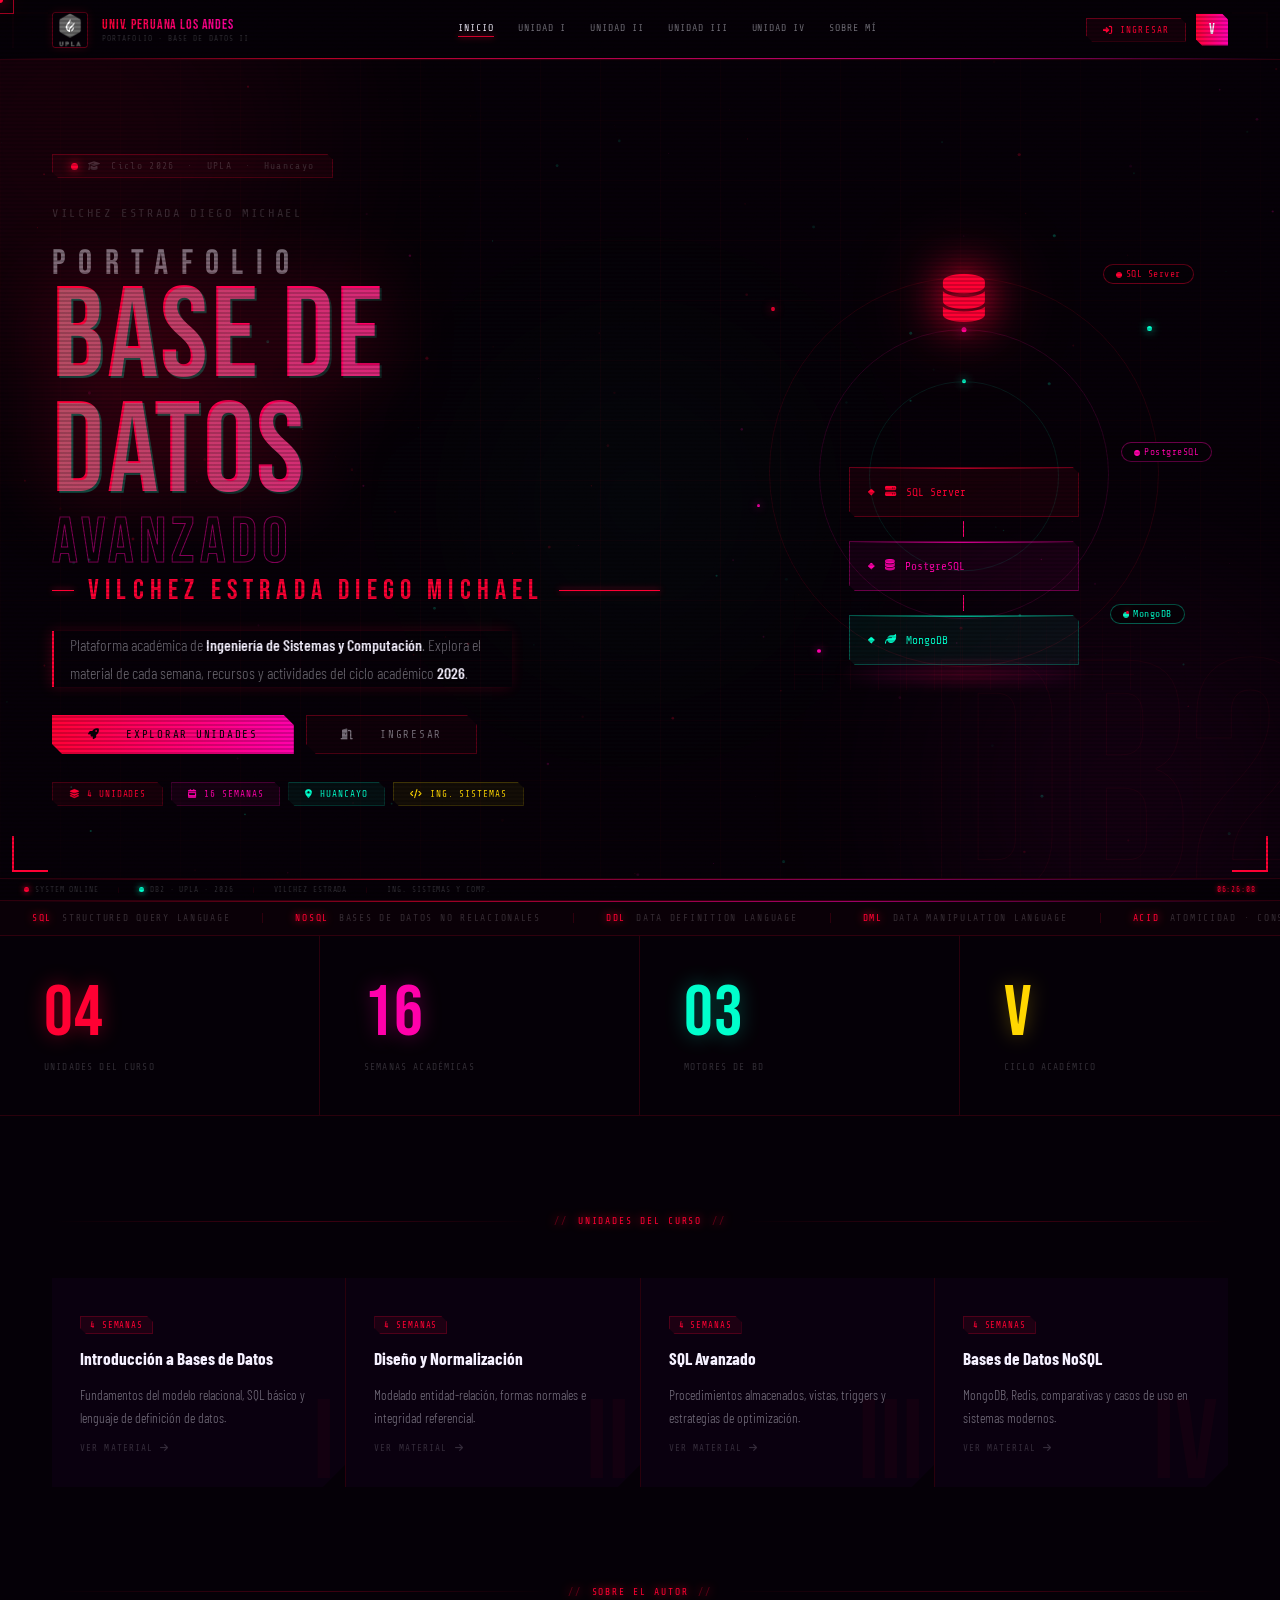
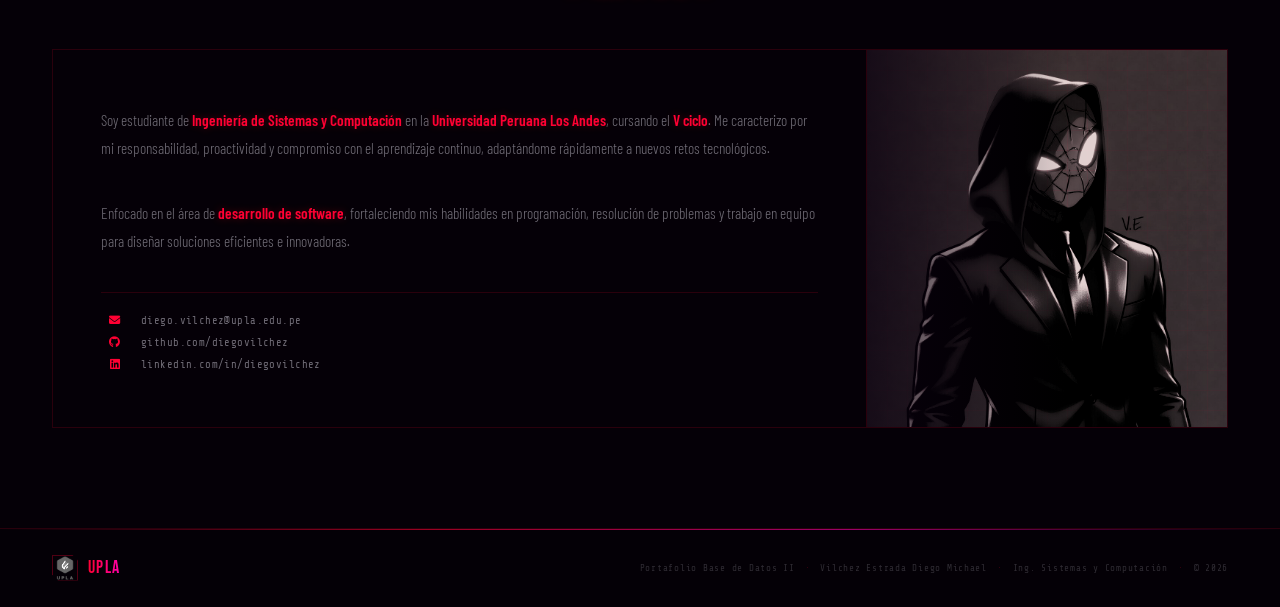
==== commit 4b27b3a9: "Update index.html" ====
--- a/index.html
+++ b/index.html
@@ -1,100 +1,21 @@
 <!DOCTYPE html>
 <html lang="es">
 <head>
-    <meta charset="UTF-8">
-    <meta name="viewport" content="width=device-width, initial-scale=1.0">
-    <title>Portafolio Académico - Base de Datos II</title>
-    <link rel="stylesheet" href="styles.css">
-    <link rel="stylesheet" href="https://cdnjs.cloudflare.com/ajax/libs/font-awesome/6.6.0/css/all.min.css">
-    <style>
-        /* Estilos adicionales para la sección "Sobre mí" (coherentes con el theme) */
-        .sobre-mi-section {
-            position: relative;
-            z-index: 2;
-            padding: 80px 80px 60px;
-        }
-
-        .sobre-mi-contenedor {
-            display: flex;
-            align-items: center;
-            gap: 60px;
-            background: rgba(4, 10, 28, 0.6);
-            backdrop-filter: blur(12px);
-            border-radius: 28px;
-            border: 1px solid rgba(0, 240, 255, 0.15);
-            padding: 48px;
-            margin-top: 30px;
-        }
-
-        .sobre-mi-texto {
-            flex: 1.2;
-        }
-
-        .sobre-mi-texto p {
-            font-size: 1.05rem;
-            line-height: 1.7;
-            color: var(--muted, rgba(180,215,255,0.55));
-            margin-bottom: 18px;
-        }
-
-        .sobre-mi-texto strong {
-            color: var(--cyan, #00f0ff);
-        }
-
-        .sobre-mi-contacto {
-            margin-top: 28px;
-            padding-top: 20px;
-            border-top: 1px solid rgba(0, 240, 255, 0.2);
-            font-family: 'Share Tech Mono', monospace;
-            font-size: 0.85rem;
-            color: var(--muted, rgba(180,215,255,0.55));
-        }
-
-        .sobre-mi-contacto i {
-            width: 28px;
-            color: var(--cyan, #00f0ff);
-            margin-right: 8px;
-        }
-
-        .sobre-mi-imagen {
-            flex: 0.8;
-            display: flex;
-            justify-content: center;
-        }
-
-        .sobre-mi-imagen img {
-            width: 100%;
-            max-width: 280px;
-            border-radius: 24px;
-            border: 2px solid rgba(0, 240, 255, 0.4);
-            box-shadow: 0 0 30px rgba(0, 240, 255, 0.2);
-            transition: transform 0.3s, box-shadow 0.3s;
-            object-fit: cover;
-        }
-
-        .sobre-mi-imagen img:hover {
-            transform: scale(1.02);
-            box-shadow: 0 0 40px rgba(0, 240, 255, 0.4);
-        }
-
-        @media (max-width: 768px) {
-            .sobre-mi-section {
-                padding: 60px 20px;
-            }
-            .sobre-mi-contenedor {
-                flex-direction: column;
-                padding: 32px;
-                gap: 32px;
-            }
-            .sobre-mi-imagen img {
-                max-width: 200px;
-            }
-        }
-    </style>
+<meta charset="UTF-8">
+<meta name="viewport" content="width=device-width, initial-scale=1.0">
+<title>PORTAFOLIO · DB2 · VILCHEZ</title>
+<link rel="stylesheet" href="styles.css">
+<link rel="stylesheet" href="https://cdnjs.cloudflare.com/ajax/libs/font-awesome/6.6.0/css/all.min.css">
 </head>
 <body>
 
-<!-- CURSOR PERSONALIZADO -->
+<!-- MARCOS ESQUINA -->
+<div class="cf tl"></div>
+<div class="cf tr"></div>
+<div class="cf bl"></div>
+<div class="cf br"></div>
+
+<!-- CURSOR -->
 <div class="cursor-dot" id="cursorDot"></div>
 <div class="cursor-ring" id="cursorRing"></div>
 
@@ -102,349 +23,371 @@
 <div class="grid-overlay"></div>
 <div class="scanner-line"></div>
 
+<!-- BARRA DE ESTADO -->
+<div class="statusbar">
+  <div class="sb-item"><div class="sb-dot"></div> SYSTEM ONLINE</div>
+  <span class="sb-sep">|</span>
+  <div class="sb-item"><div class="sb-dot g"></div> DB2 · UPLA · 2026</div>
+  <span class="sb-sep">|</span>
+  <div class="sb-item">VILCHEZ ESTRADA</div>
+  <span class="sb-sep">|</span>
+  <div class="sb-item">ING. SISTEMAS Y COMP.</div>
+  <div class="sb-clock" id="sb-clock">--:--:--</div>
+</div>
+
 <!-- NAVBAR -->
 <header class="navbar">
-    <div class="navbar-brand">
-        <div class="brand-logo"><img src="LogoUpla.png" alt="UPLA"></div>
-        <div class="brand-text">
-            <span class="brand-title">Universidad Peruana Los Andes</span>
-            <span class="brand-sub">Portafolio · Base de Datos II</span>
-        </div>
-    </div>
-    <nav class="navbar-links">
-        <a href="#" class="activo">Inicio</a>
-        <a href="unidades.html">Unidad I</a>
-        <a href="unidades.html">Unidad II</a>
-        <a href="unidades.html">Unidad III</a>
-        <a href="unidades.html">Unidad IV</a>
-        <a href="#sobre-mi">Sobre mí</a>
-    </nav>
-    <div class="navbar-actions">
-        <a href="login.html" class="btn-ingresar"><i class="fas fa-sign-in-alt"></i> Ingresar</a>
-        <div class="avatar-circle">V</div>
-    </div>
+  <div class="navbar-brand">
+    <div class="brand-logo"><img src="LogoUpla.png" alt="UPLA"></div>
+    <div class="brand-text">
+      <span class="brand-title">Univ. Peruana Los Andes</span>
+      <span class="brand-sub">portafolio · base de datos ii</span>
+    </div>
+  </div>
+  <nav class="navbar-links">
+    <a href="#" class="activo">Inicio</a>
+    <a href="unidades.html">Unidad I</a>
+    <a href="unidades.html">Unidad II</a>
+    <a href="unidades.html">Unidad III</a>
+    <a href="unidades.html">Unidad IV</a>
+    <a href="#sobre-mi">Sobre mí</a>
+  </nav>
+  <div class="navbar-actions">
+    <a href="login.html" class="btn-ingresar"><i class="fas fa-sign-in-alt"></i> Ingresar</a>
+    <div class="avatar-circle">V</div>
+  </div>
 </header>
 
 <!-- HERO -->
 <section class="hero">
-    <div class="orb orb-1"></div>
-    <div class="orb orb-2"></div>
-    <div class="orb orb-3"></div>
-
-    <div class="hero-content">
-        <div class="badge-ciclo">
-            <div class="badge-dot"></div>
-            <i class="fas fa-graduation-cap"></i> Ciclo Académico 2026 · UPLA
+  <div class="hero-watermark">DB2</div>
+  <div class="orb orb-1"></div>
+  <div class="orb orb-2"></div>
+  <div class="orb orb-3"></div>
+
+  <div class="hero-content reveal">
+    <div class="badge-ciclo">
+      <div class="badge-dot"></div>
+      <i class="fas fa-graduation-cap"></i> Ciclo 2026 &nbsp;·&nbsp; UPLA &nbsp;·&nbsp; Huancayo
+    </div>
+
+    <p class="hero-nombre">Vilchez Estrada Diego Michael</p>
+
+    <div class="hero-title">
+      <span class="title-small">PORTAFOLIO</span>
+      <span class="title-neon" data-text="BASE DE DATOS">BASE DE DATOS</span>
+      <span class="title-outline">AVANZADO</span>
+      <span class="title-surname">VILCHEZ ESTRADA DIEGO MICHAEL</span>
+    </div>
+
+    <p class="hero-desc">
+      Plataforma académica de <strong>Ingeniería de Sistemas y Computación</strong>.
+      Explora el material de cada semana, recursos y actividades del ciclo académico <strong>2026</strong>.
+    </p>
+
+    <div class="hero-btns">
+      <a href="unidades.html" class="btn-prim">
+        <i class="fas fa-rocket"></i>&nbsp; Explorar Unidades
+      </a>
+      <a href="login.html" class="btn-sec">
+        <i class="fas fa-door-open"></i>&nbsp; Ingresar
+      </a>
+    </div>
+
+    <div class="hero-tags">
+      <div class="htag c"><i class="fas fa-layer-group"></i> 4 Unidades</div>
+      <div class="htag m"><i class="fas fa-calendar-week"></i> 16 Semanas</div>
+      <div class="htag t"><i class="fas fa-map-marker-alt"></i> Huancayo</div>
+      <div class="htag y"><i class="fas fa-code"></i> Ing. Sistemas</div>
+    </div>
+  </div>
+
+  <!-- VISUAL DERECHO -->
+  <div class="hero-visual reveal" style="transition-delay:.18s">
+    <div class="holo-scene">
+      <div class="halo-ring hr1"></div>
+      <div class="halo-ring hr2"></div>
+      <div class="halo-ring hr3"></div>
+      <div class="cloud-icon"><i class="fas fa-database"></i></div>
+      <div class="float-label fl-nosql"><i class="fas fa-circle" style="font-size:.38rem;margin-right:4px"></i>SQL Server</div>
+      <div class="float-label fl-sql"><i class="fas fa-circle"   style="font-size:.38rem;margin-right:4px"></i>PostgreSQL</div>
+      <div class="float-label fl-nos"><i class="fas fa-circle"   style="font-size:.38rem;margin-right:4px"></i>MongoDB</div>
+      <div class="stack-wrap">
+        <div class="slab slab-1">
+          <div class="slab-inner"><span class="slab-dot"></span><i class="fas fa-server"></i> SQL Server</div>
         </div>
-        <p class="hero-nombre">Vilchez Estrada Diego Michael</p>
-        <div class="hero-title">
-            <span class="title-white">Portafolio</span>
-            <span class="title-neon">Base de Datos II</span>
+        <div class="slab-arrow"></div>
+        <div class="slab slab-2">
+          <div class="slab-inner"><span class="slab-dot"></span><i class="fas fa-database"></i> PostgreSQL</div>
         </div>
-        <p class="hero-desc">
-            Plataforma académica de la carrera de <strong>Ingeniería de Sistemas y Computación</strong>.<br>
-            Accede al material de cada semana y descarga los recursos.
-        </p>
-        <div class="hero-btns">
-            <a href="unidades.html" class="btn-prim">
-                <span class="shine"></span>
-                <i class="fas fa-rocket"></i> Explorar Unidades
-            </a>
-            <a href="login.html" class="btn-sec">
-                <i class="fas fa-door-open"></i> Ingresar al Portal
-            </a>
+        <div class="slab-arrow"></div>
+        <div class="slab slab-3">
+          <div class="slab-inner"><span class="slab-dot"></span><i class="fas fa-leaf"></i> MongoDB</div>
         </div>
-        <div class="hero-tags">
-            <span class="htag c"><i class="fas fa-layer-group"></i> 4 Unidades</span>
-            <span class="htag m"><i class="fas fa-calendar-alt"></i> 16 Semanas</span>
-            <span class="htag t"><i class="fas fa-map-marker-alt"></i> Huancayo · Perú</span>
-            <span class="htag"><i class="fas fa-star"></i> 2026</span>
-        </div>
-    </div>
-
-    <div class="hero-visual">
-        <div class="holo-scene">
-            <div class="halo-ring hr1"></div>
-            <div class="halo-ring hr2"></div>
-            <div class="halo-ring hr3"></div>
-            <div class="cloud-icon"><i class="fas fa-cloud-upload-alt"></i></div>
-            <div class="float-label fl-nosql">NoSQL</div>
-            <div class="float-label fl-sql">SQL</div>
-            <div class="float-label fl-nos">NoS...</div>
-            <div class="stack-wrap">
-                <div class="slab slab-1">
-                    <div class="slab-body"></div>
-                    <div class="slab-inner"><span class="slab-dot"></span><i class="fas fa-database"></i> SQL Server</div>
-                </div>
-                <div class="slab-arrow"></div>
-                <div class="slab slab-2">
-                    <div class="slab-body"></div>
-                    <div class="slab-inner"><span class="slab-dot"></span><i class="fas fa-server"></i> PostgreSQL</div>
-                </div>
-                <div class="slab-arrow"></div>
-                <div class="slab slab-3">
-                    <div class="slab-body"></div>
-                    <div class="slab-inner"><span class="slab-dot"></span><i class="fas fa-leaf"></i> MongoDB</div>
-                </div>
-            </div>
-            <div class="data-stream ds1"></div>
-            <div class="data-stream ds2"></div>
-            <div class="data-stream ds3"></div>
-            <div class="data-stream ds4"></div>
-            <div class="data-stream ds5"></div>
-            <div class="floor-grid"></div>
-            <div class="platform"></div>
-            <div class="vp vp1"></div>
-            <div class="vp vp2"></div>
-            <div class="vp vp3"></div>
-            <div class="vp vp4"></div>
-            <div class="vp vp5"></div>
-        </div>
-    </div>
+      </div>
+      <div class="data-stream ds1"></div>
+      <div class="data-stream ds2"></div>
+      <div class="data-stream ds3"></div>
+      <div class="data-stream ds4"></div>
+      <div class="data-stream ds5"></div>
+      <div class="floor-grid"></div>
+      <div class="platform"></div>
+      <div class="vp vp1"></div>
+      <div class="vp vp2"></div>
+      <div class="vp vp3"></div>
+      <div class="vp vp4"></div>
+      <div class="vp vp5"></div>
+    </div>
+  </div>
+</section>
+
+<!-- MARQUEE -->
+<div class="marquee-section">
+  <div class="marquee-track">
+    <div class="marquee-item"><span>SQL</span> Structured Query Language</div>
+    <div class="marquee-item"><span>NoSQL</span> Bases de Datos No Relacionales</div>
+    <div class="marquee-item"><span>DDL</span> Data Definition Language</div>
+    <div class="marquee-item"><span>DML</span> Data Manipulation Language</div>
+    <div class="marquee-item"><span>ACID</span> Atomicidad · Consistencia · Aislamiento · Durabilidad</div>
+    <div class="marquee-item"><span>ER</span> Modelado Entidad-Relación</div>
+    <div class="marquee-item"><span>3FN</span> Normalización en Tercera Forma Normal</div>
+    <div class="marquee-item"><span>INDEX</span> Optimización de Consultas</div>
+    <!-- duplicado para loop continuo -->
+    <div class="marquee-item"><span>SQL</span> Structured Query Language</div>
+    <div class="marquee-item"><span>NoSQL</span> Bases de Datos No Relacionales</div>
+    <div class="marquee-item"><span>DDL</span> Data Definition Language</div>
+    <div class="marquee-item"><span>DML</span> Data Manipulation Language</div>
+    <div class="marquee-item"><span>ACID</span> Atomicidad · Consistencia · Aislamiento · Durabilidad</div>
+    <div class="marquee-item"><span>ER</span> Modelado Entidad-Relación</div>
+    <div class="marquee-item"><span>3FN</span> Normalización en Tercera Forma Normal</div>
+    <div class="marquee-item"><span>INDEX</span> Optimización de Consultas</div>
+  </div>
+</div>
+
+<!-- STATS -->
+<section class="stats-section reveal">
+  <div class="stat-cell">
+    <span class="stat-num">04</span>
+    <span class="stat-label">Unidades del curso</span>
+  </div>
+  <div class="stat-cell">
+    <span class="stat-num">16</span>
+    <span class="stat-label">Semanas académicas</span>
+  </div>
+  <div class="stat-cell">
+    <span class="stat-num">03</span>
+    <span class="stat-label">Motores de BD</span>
+  </div>
+  <div class="stat-cell">
+    <span class="stat-num">V</span>
+    <span class="stat-label">Ciclo académico</span>
+  </div>
 </section>
 
 <!-- UNIDADES -->
 <section class="unidades-section">
-    <div class="section-header">
-        <div class="section-line"></div>
-        <h2 class="section-title"><span>Unidades</span> del Curso</h2>
-        <div class="section-line"></div>
-    </div>
-    <div class="unidades-grid">
-        <a href="unidades.html" class="ucard">
-            <div class="ucard-glow"></div>
-            <div class="ucard-header"><span class="unum">I</span><span class="ubadge">4 semanas</span></div>
-            <h3>Introducción a Bases de Datos</h3>
-            <p>Fundamentos, modelo relacional, SQL básico y DDL.</p>
-            <div class="uver">Ver material <i class="fas fa-arrow-right"></i></div>
-            <div class="ubar"></div>
-        </a>
-        <a href="unidades.html" class="ucard">
-            <div class="ucard-glow"></div>
-            <div class="ucard-header"><span class="unum">II</span><span class="ubadge">4 semanas</span></div>
-            <h3>Diseño y Normalización</h3>
-            <p>Modelado ER, formas normales e integridad referencial.</p>
-            <div class="uver">Ver material <i class="fas fa-arrow-right"></i></div>
-            <div class="ubar"></div>
-        </a>
-        <a href="unidades.html" class="ucard">
-            <div class="ucard-glow"></div>
-            <div class="ucard-header"><span class="unum">III</span><span class="ubadge">4 semanas</span></div>
-            <h3>SQL Avanzado</h3>
-            <p>Procedimientos, vistas, triggers y optimización.</p>
-            <div class="uver">Ver material <i class="fas fa-arrow-right"></i></div>
-            <div class="ubar"></div>
-        </a>
-        <a href="unidades.html" class="ucard">
-            <div class="ucard-glow"></div>
-            <div class="ucard-header"><span class="unum">IV</span><span class="ubadge">4 semanas</span></div>
-            <h3>Bases de Datos NoSQL</h3>
-            <p>MongoDB, Redis, comparativas y casos de uso reales.</p>
-            <div class="uver">Ver material <i class="fas fa-arrow-right"></i></div>
-            <div class="ubar"></div>
-        </a>
-    </div>
+  <div class="section-header reveal">
+    <div class="section-line"></div>
+    <div class="section-eyebrow">Unidades del Curso</div>
+    <div class="section-line"></div>
+  </div>
+  <div class="unidades-grid">
+    <a href="unidades.html" class="ucard reveal" style="transition-delay:.05s">
+      <div class="ucard-header">
+        <span class="ubadge">4 semanas</span>
+      </div>
+      <div class="unum">I</div>
+      <h3>Introducción a Bases de Datos</h3>
+      <p>Fundamentos del modelo relacional, SQL básico y lenguaje de definición de datos.</p>
+      <div class="uver">Ver material <i class="fas fa-arrow-right"></i></div>
+    </a>
+    <a href="unidades.html" class="ucard reveal" style="transition-delay:.12s">
+      <div class="ucard-header">
+        <span class="ubadge">4 semanas</span>
+      </div>
+      <div class="unum">II</div>
+      <h3>Diseño y Normalización</h3>
+      <p>Modelado entidad-relación, formas normales e integridad referencial.</p>
+      <div class="uver">Ver material <i class="fas fa-arrow-right"></i></div>
+    </a>
+    <a href="unidades.html" class="ucard reveal" style="transition-delay:.2s">
+      <div class="ucard-header">
+        <span class="ubadge">4 semanas</span>
+      </div>
+      <div class="unum">III</div>
+      <h3>SQL Avanzado</h3>
+      <p>Procedimientos almacenados, vistas, triggers y estrategias de optimización.</p>
+      <div class="uver">Ver material <i class="fas fa-arrow-right"></i></div>
+    </a>
+    <a href="unidades.html" class="ucard reveal" style="transition-delay:.28s">
+      <div class="ucard-header">
+        <span class="ubadge">4 semanas</span>
+      </div>
+      <div class="unum">IV</div>
+      <h3>Bases de Datos NoSQL</h3>
+      <p>MongoDB, Redis, comparativas y casos de uso en sistemas modernos.</p>
+      <div class="uver">Ver material <i class="fas fa-arrow-right"></i></div>
+    </a>
+  </div>
 </section>
 
-<!-- ====================== SECCIÓN: SOBRE MÍ ====================== -->
+<!-- SOBRE MÍ -->
 <section id="sobre-mi" class="sobre-mi-section">
-    <div class="section-header">
-        <div class="section-line"></div>
-        <h2 class="section-title"><span>Sobre</span> Mí</h2>
-        <div class="section-line"></div>
-    </div>
-    <div class="sobre-mi-contenedor">
-        <div class="sobre-mi-texto">
-            <p>Soy estudiante de <strong>Ingeniería de Sistemas y Computación</strong> en la <strong>Universidad Peruana Los Andes</strong>, actualmente cursando el <strong>V ciclo</strong> de mi formación académica. Me caracterizo por mi responsabilidad, proactividad y compromiso con el aprendizaje continuo, lo que me permite adaptarme rápidamente a nuevos retos y entornos tecnológicos.</p>
-            <p>Me encuentro enfocado en desarrollarme en el área de <strong>desarrollo de software</strong>, fortaleciendo constantemente mis habilidades en programación, resolución de problemas y trabajo en equipo. Mi objetivo es adquirir experiencia práctica que me permita diseñar e implementar soluciones eficientes, innovadoras y de alto impacto.</p>
-            <div class="sobre-mi-contacto">
-                <i class="fas fa-envelope"></i> diego.vilchez@upla.edu.pe<br>
-                <i class="fab fa-github"></i> github.com/diegovilchez<br>
-                <i class="fab fa-linkedin"></i> linkedin.com/in/diegovilchez
-            </div>
-        </div>
-        <div class="sobre-mi-imagen">
-            <!-- Tu foto real -->
-            <img src="imageperfil.jpg" alt="Diego Michael Vilchez Estrada">
-        </div>
-    </div>
+  <div class="section-header reveal">
+    <div class="section-line"></div>
+    <div class="section-eyebrow">Sobre el Autor</div>
+    <div class="section-line"></div>
+  </div>
+  <div class="sobre-mi-contenedor reveal" style="transition-delay:.1s">
+    <div class="sobre-mi-texto">
+      <p>Soy estudiante de <strong>Ingeniería de Sistemas y Computación</strong> en la <strong>Universidad Peruana Los Andes</strong>, cursando el <strong>V ciclo</strong>. Me caracterizo por mi responsabilidad, proactividad y compromiso con el aprendizaje continuo, adaptándome rápidamente a nuevos retos tecnológicos.</p>
+      <p>Enfocado en el área de <strong>desarrollo de software</strong>, fortaleciendo mis habilidades en programación, resolución de problemas y trabajo en equipo para diseñar soluciones eficientes e innovadoras.</p>
+      <div class="sobre-mi-contacto">
+        <div class="contact-item"><i class="fas fa-envelope"></i> diego.vilchez@upla.edu.pe</div>
+        <div class="contact-item"><i class="fab fa-github"></i> github.com/diegovilchez</div>
+        <div class="contact-item"><i class="fab fa-linkedin"></i> linkedin.com/in/diegovilchez</div>
+      </div>
+    </div>
+    <div class="sobre-mi-imagen">
+      <img src="imageperfil.jpg" alt="Diego Michael Vilchez Estrada">
+    </div>
+  </div>
 </section>
 
 <!-- FOOTER -->
 <footer>
-    <div class="footer-inner">
-        <div class="footer-logo"><img src="LogoUpla.png" alt="UPLA"></div>
-        <div class="footer-info">
-            <span class="fbrand">UPLA</span>
-            <span class="fsep">·</span>
-            <span>Portafolio Base de Datos II</span>
-            <span class="fsep">·</span>
-            <span class="fname">Vilchez Estrada Diego Michael</span>
-            <span class="fsep">·</span>
-            <span>Ing. Sistemas y Computación</span>
-            <span class="fsep">·</span>
-            <span>© 2026</span>
-        </div>
-    </div>
+  <div class="footer-inner">
+    <div class="footer-brand">
+      <div class="footer-logo"><img src="LogoUpla.png" alt="UPLA"></div>
+      <span class="footer-name">UPLA</span>
+    </div>
+    <div class="footer-meta">
+      <span>Portafolio Base de Datos II</span>
+      <span class="fsep">·</span>
+      <span>Vilchez Estrada Diego Michael</span>
+      <span class="fsep">·</span>
+      <span>Ing. Sistemas y Computación</span>
+      <span class="fsep">·</span>
+      <span>© 2026</span>
+    </div>
+  </div>
 </footer>
 
 <script>
-// ====================== FONDO ANIMADO (PARTÍCULAS) ======================
+/* ── CANVAS PARTÍCULAS ── */
 const canvas = document.getElementById('bg-canvas');
-const ctx = canvas.getContext('2d');
+const ctx    = canvas.getContext('2d');
 let W, H, pts = [];
-
-function resize() {
-    W = canvas.width = window.innerWidth;
-    H = canvas.height = window.innerHeight;
-}
+function resize(){ W = canvas.width = window.innerWidth; H = canvas.height = window.innerHeight; }
 resize();
 window.addEventListener('resize', resize);
 
-const COLORS = ['0,240,255', '200,0,255', '0,255,179', '0,80,255'];
-
-function mkPt() {
-    return {
-        x: Math.random() * W,
-        y: Math.random() * H,
-        r: Math.random() * 1.7 + 0.3,
-        dx: (Math.random() - 0.5) * 0.38,
-        dy: (Math.random() - 0.5) * 0.38,
-        a: Math.random() * 0.38 + 0.07,
-        c: COLORS[Math.floor(Math.random() * COLORS.length)]
-    };
+const COLS = ['255,0,51','255,0,170','0,255,204'];
+function mkPt(){
+  return {
+    x:Math.random()*W, y:Math.random()*H,
+    r:Math.random()*1.4+.2,
+    dx:(Math.random()-.5)*.22, dy:(Math.random()-.5)*.22,
+    a:Math.random()*.2+.04,
+    c:COLS[Math.floor(Math.random()*COLS.length)]
+  };
 }
-
-for (let i = 0; i < 180; i++) pts.push(mkPt());
-
-function draw() {
-    ctx.clearRect(0, 0, W, H);
-    const g = ctx.createRadialGradient(W * 0.28, H * 0.42, 0, W * 0.28, H * 0.42, W * 0.72);
-    g.addColorStop(0, 'rgba(30,0,70,0.25)');
-    g.addColorStop(0.5, 'rgba(0,10,50,0.15)');
-    g.addColorStop(1, 'rgba(1,6,18,0)');
-    ctx.fillStyle = g;
-    ctx.fillRect(0, 0, W, H);
-
-    pts.forEach(p => {
+for(let i=0;i<160;i++) pts.push(mkPt());
+
+function draw(){
+  ctx.clearRect(0,0,W,H);
+  pts.forEach(p=>{
+    ctx.beginPath();
+    ctx.arc(p.x,p.y,p.r,0,Math.PI*2);
+    ctx.fillStyle=`rgba(${p.c},${p.a})`;
+    ctx.fill();
+    p.x+=p.dx; p.y+=p.dy;
+    if(p.x<0||p.x>W) p.dx*=-1;
+    if(p.y<0||p.y>H) p.dy*=-1;
+  });
+  for(let i=0;i<pts.length;i++){
+    for(let j=i+1;j<pts.length;j++){
+      const d=Math.hypot(pts[i].x-pts[j].x,pts[i].y-pts[j].y);
+      if(d<80){
         ctx.beginPath();
-        ctx.arc(p.x, p.y, p.r, 0, Math.PI * 2);
-        ctx.fillStyle = `rgba(${p.c},${p.a})`;
-        ctx.fill();
-        p.x += p.dx;
-        p.y += p.dy;
-        if (p.x < 0 || p.x > W) p.dx *= -1;
-        if (p.y < 0 || p.y > H) p.dy *= -1;
-    });
-
-    for (let i = 0; i < pts.length; i++) {
-        for (let j = i + 1; j < pts.length; j++) {
-            const d = Math.hypot(pts[i].x - pts[j].x, pts[i].y - pts[j].y);
-            if (d < 105) {
-                ctx.beginPath();
-                ctx.moveTo(pts[i].x, pts[i].y);
-                ctx.lineTo(pts[j].x, pts[j].y);
-                ctx.strokeStyle = `rgba(0,200,255,${0.055 * (1 - d / 105)})`;
-                ctx.lineWidth = 0.5;
-                ctx.stroke();
-            }
-        }
+        ctx.moveTo(pts[i].x,pts[i].y);
+        ctx.lineTo(pts[j].x,pts[j].y);
+        ctx.strokeStyle=`rgba(255,0,51,${.04*(1-d/80)})`;
+        ctx.lineWidth=.5;
+        ctx.stroke();
+      }
     }
-    requestAnimationFrame(draw);
+  }
+  requestAnimationFrame(draw);
 }
 draw();
 
-// Movimiento de orbes con el mouse
-document.addEventListener('mousemove', e => {
-    const x = (e.clientX / W - 0.5) * 28;
-    const y = (e.clientY / H - 0.5) * 28;
-    document.querySelectorAll('.orb').forEach((o, i) => {
-        o.style.transform = `translate(${x * (i + 1) * 0.35}px, ${y * (i + 1) * 0.35}px)`;
-    });
+/* ── PARALLAX ORBES CON MOUSE ── */
+document.addEventListener('mousemove', e=>{
+  const x=(e.clientX/window.innerWidth-.5)*22;
+  const y=(e.clientY/window.innerHeight-.5)*22;
+  document.querySelectorAll('.orb').forEach((o,i)=>{
+    o.style.transform=`translate(${x*(i+1)*.35}px,${y*(i+1)*.35}px)`;
+  });
 });
 
-// ====================== CURSOR PERSONALIZADO ======================
-const dot = document.getElementById('cursorDot');
+/* ── CURSOR ── */
+const dot  = document.getElementById('cursorDot');
 const ring = document.getElementById('cursorRing');
-
-const cursorColors = [
-    { dot: '#00f0ff', ring: 'rgba(0,240,255,0.55)' },
-    { dot: '#cc00ff', ring: 'rgba(200,0,255,0.55)' },
-    { dot: '#00ffb3', ring: 'rgba(0,255,179,0.55)' },
-    { dot: '#ffffff', ring: 'rgba(255,255,255,0.4)' },
-    { dot: '#ff0099', ring: 'rgba(255,0,153,0.55)' },
-    { dot: '#0099ff', ring: 'rgba(0,153,255,0.55)' },
-];
-
-let colorIdx = 0;
-let trailTimer = 0;
-let mx = 0, my = 0;
-let rx = 0, ry = 0;
-
-function applyColor(idx) {
-    const c = cursorColors[idx];
-    dot.style.background = c.dot;
-    dot.style.boxShadow = `0 0 12px ${c.dot}, 0 0 24px ${c.dot}`;
-    ring.style.borderColor = c.ring;
-    ring.style.boxShadow = `0 0 10px ${c.ring}`;
+let mx=0,my=0,rx=0,ry=0,tt=0;
+
+document.addEventListener('mousemove',e=>{
+  mx=e.clientX; my=e.clientY;
+  dot.style.left=mx+'px'; dot.style.top=my+'px';
+  tt++;
+  if(tt%6===0){
+    const t=document.createElement('div');
+    t.className='cursor-trail';
+    const s=Math.random()*3+1.5;
+    t.style.cssText=`left:${mx}px;top:${my}px;width:${s}px;height:${s}px;background:var(--red);box-shadow:0 0 8px var(--red)`;
+    document.body.appendChild(t);
+    setTimeout(()=>t.remove(),500);
+  }
+});
+(function ar(){ rx+=(mx-rx)*.1; ry+=(my-ry)*.1; ring.style.left=rx+'px'; ring.style.top=ry+'px'; requestAnimationFrame(ar); })();
+
+document.querySelectorAll('a,button,.ucard,.stat-cell,.htag').forEach(el=>{
+  el.addEventListener('mouseenter',()=>document.body.classList.add('cursor-hover'));
+  el.addEventListener('mouseleave',()=>document.body.classList.remove('cursor-hover'));
+});
+document.addEventListener('mousedown',()=>document.body.classList.add('cursor-click'));
+document.addEventListener('mouseup',  ()=>document.body.classList.remove('cursor-click'));
+document.addEventListener('mouseleave',()=>{dot.style.opacity='0';ring.style.opacity='0'});
+document.addEventListener('mouseenter',()=>{dot.style.opacity='1';ring.style.opacity='1'});
+
+/* ── SCROLL REVEAL ── */
+const obs = new IntersectionObserver(entries=>{
+  entries.forEach(e=>{ if(e.isIntersecting) e.target.classList.add('in'); });
+},{threshold:.08});
+document.querySelectorAll('.reveal,.reveal-left').forEach(r=>obs.observe(r));
+
+/* ── RELOJ STATUSBAR ── */
+function updateClock(){
+  const n=new Date();
+  const h=String(n.getHours()).padStart(2,'0');
+  const m=String(n.getMinutes()).padStart(2,'0');
+  const s=String(n.getSeconds()).padStart(2,'0');
+  const el=document.getElementById('sb-clock');
+  if(el) el.textContent=`${h}:${m}:${s}`;
 }
-applyColor(0);
-
-setInterval(() => {
-    colorIdx = (colorIdx + 1) % cursorColors.length;
-    applyColor(colorIdx);
-}, 1200);
-
-document.addEventListener('mousemove', e => {
-    mx = e.clientX;
-    my = e.clientY;
-    dot.style.left = mx + 'px';
-    dot.style.top = my + 'px';
-
-    trailTimer++;
-    if (trailTimer % 3 === 0) {
-        const trail = document.createElement('div');
-        trail.className = 'cursor-trail';
-        const c = cursorColors[colorIdx];
-        const size = Math.random() * 6 + 3;
-        trail.style.cssText = `
-            left: ${mx}px; top: ${my}px;
-            width: ${size}px; height: ${size}px;
-            background: ${c.dot};
-            box-shadow: 0 0 8px ${c.dot};
-            opacity: 0.7;
-        `;
-        document.body.appendChild(trail);
-        setTimeout(() => trail.remove(), 650);
+setInterval(updateClock,1000);
+updateClock();
+
+/* ── GLITCH HEADING ── */
+const heading=document.querySelector('.title-neon');
+if(heading){
+  setInterval(()=>{
+    if(Math.random()<.15){
+      heading.style.textShadow='3px 0 rgba(0,255,204,.6),-3px 0 rgba(255,0,51,.6),0 0 40px rgba(255,0,51,.35)';
+      setTimeout(()=>heading.style.textShadow='',80+Math.random()*120);
     }
-});
-
-function animateRing() {
-    rx += (mx - rx) * 0.12;
-    ry += (my - ry) * 0.12;
-    ring.style.left = rx + 'px';
-    ring.style.top = ry + 'px';
-    requestAnimationFrame(animateRing);
+  },1800);
 }
-animateRing();
-
-const interactivos = 'a, button, [onclick], input, label, .ucard, .btn-unidad, .slab, .btn-semana, .btn-salir, .btn-ingresar, .avatar-circle';
-document.querySelectorAll(interactivos).forEach(el => {
-    el.addEventListener('mouseenter', () => document.body.classList.add('cursor-hover'));
-    el.addEventListener('mouseleave', () => document.body.classList.remove('cursor-hover'));
-});
-
-document.addEventListener('mousedown', () => document.body.classList.add('cursor-click'));
-document.addEventListener('mouseup', () => document.body.classList.remove('cursor-click'));
-
-document.addEventListener('mouseleave', () => {
-    dot.style.opacity = '0';
-    ring.style.opacity = '0';
-});
-document.addEventListener('mouseenter', () => {
-    dot.style.opacity = '1';
-    ring.style.opacity = '1';
-});
 </script>
 </body>
-</html>+</html>
--- a/styles.css
+++ b/styles.css
@@ -1,225 +1,1936 @@
-/* ====================== IMPORTS ====================== */
-@import url('https://fonts.googleapis.com/css2?family=Orbitron:wght@400;600;700;900&family=Rajdhani:wght@300;400;500;600;700&family=Share+Tech+Mono&display=swap');
-
-*,*::before,*::after{margin:0;padding:0;box-sizing:border-box;cursor:none!important;}
-html{scroll-behavior:smooth;}
-
-:root{
-    --c:#00f0ff; --m:#cc00ff; --t:#00ffb3;
-    --bg:#010612; --bg2:#040d22;
-    --tx:#e4f2ff; --mu:rgba(180,215,255,.52);
-}
-
-body{font-family:'Rajdhani',sans-serif;background:var(--bg);color:var(--tx);min-height:100vh;overflow-x:hidden;}
-
-/* ── CURSOR ── */
-.cursor-dot{position:fixed;pointer-events:none;z-index:99999;width:8px;height:8px;border-radius:50%;transform:translate(-50%,-50%);background:var(--c);box-shadow:0 0 12px var(--c),0 0 24px var(--c);transition:width .18s,height .18s,transform .1s;mix-blend-mode:screen;}
-.cursor-ring{position:fixed;pointer-events:none;z-index:99998;width:36px;height:36px;border-radius:50%;border:1.5px solid rgba(0,240,255,.55);transform:translate(-50%,-50%);transition:width .22s,height .22s,opacity .2s;mix-blend-mode:screen;}
-.cursor-trail{position:fixed;pointer-events:none;z-index:99997;border-radius:50%;transform:translate(-50%,-50%);animation:trailFade .65s ease forwards;mix-blend-mode:screen;}
-@keyframes trailFade{0%{opacity:.7;transform:translate(-50%,-50%) scale(1);}100%{opacity:0;transform:translate(-50%,-50%) scale(.05);}}
-body.cur-hover .cursor-dot{width:14px;height:14px;}
-body.cur-hover .cursor-ring{width:54px;height:54px;opacity:.5;}
-body.cur-click .cursor-dot{transform:translate(-50%,-50%) scale(.35);}
-body.cur-click .cursor-ring{transform:translate(-50%,-50%) scale(1.7);opacity:.2;}
-
-/* ── BG GLOBAL ── */
-#bg-canvas{position:fixed;inset:0;z-index:0;pointer-events:none;}
-.grid-overlay{position:fixed;inset:0;z-index:0;pointer-events:none;background-image:linear-gradient(rgba(0,200,255,.016) 1px,transparent 1px),linear-gradient(90deg,rgba(0,200,255,.016) 1px,transparent 1px);background-size:64px 64px;animation:gMove 35s linear infinite;}
-@keyframes gMove{to{background-position:64px 64px;}}
-.scanner-line{position:fixed;left:0;right:0;height:1px;z-index:1;pointer-events:none;background:linear-gradient(90deg,transparent,var(--c),transparent);box-shadow:0 0 18px var(--c),0 0 40px rgba(0,240,255,.3);animation:scan 9s linear infinite;opacity:0;}
-@keyframes scan{0%{top:-2px;opacity:0;}3%{opacity:.85;}97%{opacity:.85;}100%{top:100vh;opacity:0;}}
-
-/* ── NAVBAR ── */
-.navbar{position:sticky;top:0;z-index:200;display:flex;align-items:center;justify-content:space-between;padding:0 56px;height:64px;background:rgba(1,6,18,.9);backdrop-filter:blur(32px);border-bottom:1px solid rgba(0,240,255,.09);box-shadow:0 1px 60px rgba(0,0,0,.8);}
-.navbar-brand{display:flex;align-items:center;gap:14px;}
-.brand-logo{width:40px;height:40px;border-radius:10px;overflow:hidden;flex-shrink:0;box-shadow:0 0 18px rgba(0,240,255,.55),0 0 44px rgba(0,240,255,.18);animation:lpulse 3s ease-in-out infinite;}
-.brand-logo img{width:100%;height:100%;object-fit:contain;display:block;}
-@keyframes lpulse{0%,100%{box-shadow:0 0 18px rgba(0,240,255,.45),0 0 44px rgba(0,240,255,.12);}50%{box-shadow:0 0 30px rgba(0,240,255,.85),0 0 70px rgba(0,240,255,.28);}}
-.brand-text{display:flex;flex-direction:column;gap:1px;}
-.brand-title{font-family:'Orbitron',sans-serif;font-size:.7rem;font-weight:700;color:var(--tx);letter-spacing:.04em;}
-.brand-sub{font-size:.62rem;color:var(--mu);}
-.navbar-links{display:flex;gap:38px;}
-.navbar-links a{font-family:'Orbitron',sans-serif;font-size:.67rem;font-weight:600;color:rgba(180,215,255,.65);text-decoration:none;letter-spacing:.1em;position:relative;padding-bottom:4px;transition:color .2s;}
-.navbar-links a::after{content:'';position:absolute;bottom:0;left:0;right:0;height:1px;background:var(--c);transform:scaleX(0);transform-origin:center;transition:transform .25s;}
-.navbar-links a:hover,.navbar-links a.activo{color:var(--c);}
-.navbar-links a:hover::after,.navbar-links a.activo::after{transform:scaleX(1);}
-.navbar-actions{display:flex;align-items:center;gap:14px;}
-.btn-ingresar{display:inline-flex;align-items:center;gap:8px;padding:9px 24px;border-radius:6px;font-family:'Orbitron',sans-serif;font-size:.67rem;font-weight:700;letter-spacing:.08em;color:var(--c);border:1px solid rgba(0,240,255,.45);text-decoration:none;background:rgba(0,240,255,.05);transition:all .3s;box-shadow:0 0 16px rgba(0,240,255,.1),inset 0 0 16px rgba(0,240,255,.04);}
-.btn-ingresar:hover{background:rgba(0,240,255,.12);box-shadow:0 0 32px rgba(0,240,255,.4),inset 0 0 24px rgba(0,240,255,.08);}
-.avatar-circle{width:34px;height:34px;border-radius:50%;background:linear-gradient(135deg,var(--c),var(--m));display:flex;align-items:center;justify-content:center;font-weight:900;font-size:13px;font-family:'Orbitron',sans-serif;box-shadow:0 0 14px rgba(0,240,255,.4);transition:all .3s;}
-.avatar-circle:hover{transform:scale(1.1);box-shadow:0 0 28px rgba(0,240,255,.7);}
-
-/* ── HERO ── */
-.hero{position:relative;z-index:2;min-height:calc(100vh - 64px);display:grid;grid-template-columns:1fr 1fr;align-items:center;padding:0 80px;gap:32px;overflow:hidden;}
-.orb{position:absolute;border-radius:50%;pointer-events:none;filter:blur(110px);}
-.orb-1{width:620px;height:620px;background:radial-gradient(circle,rgba(160,0,255,.2),transparent 70%);top:-180px;left:-180px;animation:o1 9s ease-in-out infinite;}
-.orb-2{width:520px;height:520px;background:radial-gradient(circle,rgba(0,60,255,.16),transparent 70%);bottom:-120px;left:80px;animation:o2 11s ease-in-out infinite;}
-.orb-3{width:440px;height:440px;background:radial-gradient(circle,rgba(0,200,255,.13),transparent 70%);top:0;right:60px;animation:o3 14s ease-in-out infinite;}
-@keyframes o1{0%,100%{transform:translate(0,0);}50%{transform:translate(55px,40px);}}
-@keyframes o2{0%,100%{transform:translate(0,0);}50%{transform:translate(-40px,-55px);}}
-@keyframes o3{0%,100%{transform:translate(0,0);}50%{transform:translate(28px,-32px);}}
-.hero-content{position:relative;z-index:3;display:flex;flex-direction:column;gap:24px;}
-.badge-ciclo{display:inline-flex;align-items:center;gap:10px;padding:8px 20px;border-radius:40px;background:rgba(0,240,255,.07);border:1px solid rgba(0,240,255,.2);font-family:'Share Tech Mono',monospace;font-size:.78rem;color:var(--c);width:fit-content;animation:fadeUp .7s ease both;}
-.bdot,.badge-dot{width:7px;height:7px;border-radius:50%;background:var(--c);box-shadow:0 0 10px var(--c);animation:blink 1.4s ease-in-out infinite;}
-@keyframes blink{0%,100%{opacity:1;}50%{opacity:.2;}}
-.hero-nombre{font-family:'Orbitron',sans-serif;font-size:.95rem;font-weight:600;letter-spacing:.24em;color:rgba(180,215,255,.62);text-transform:uppercase;animation:fadeUp .85s ease both;}
-.hero-title{display:flex;flex-direction:column;animation:fadeUp 1s ease both;}
-.t-white,.title-white{font-family:'Orbitron',sans-serif;font-size:clamp(2.8rem,4.6vw,4.5rem);font-weight:700;line-height:1.08;color:#cce8ff;text-shadow:0 0 50px rgba(160,220,255,.22);}
-.t-neon,.title-neon,.title-green{font-family:'Orbitron',sans-serif;font-size:clamp(2.8rem,4.6vw,4.5rem);font-weight:900;line-height:1.08;background:linear-gradient(105deg,#cc00ff 0%,#00f0ff 48%,#cc00ff 100%);background-size:230% auto;-webkit-background-clip:text;-webkit-text-fill-color:transparent;background-clip:text;animation:nFlow 4.5s linear infinite;filter:drop-shadow(0 0 24px rgba(180,0,255,.55)) drop-shadow(0 0 8px rgba(0,240,255,.35));}
-@keyframes nFlow{0%{background-position:0%;}100%{background-position:230%;}}
-.hero-desc,.hero-sub{font-size:1.08rem;color:var(--mu);line-height:1.78;max-width:505px;animation:fadeUp 1.1s ease both;}
-.hero-desc strong,.hero-sub strong{color:var(--tx);font-weight:600;}
-.hero-btns,.hero-buttons{display:flex;gap:18px;flex-wrap:wrap;animation:fadeUp 1.2s ease both;}
-.btn-prim,.btn-primary-neo{position:relative;overflow:hidden;display:inline-flex;align-items:center;gap:10px;padding:14px 32px;border-radius:7px;font-family:'Orbitron',sans-serif;font-size:.75rem;font-weight:700;letter-spacing:.08em;color:#020c1e;text-decoration:none;background:linear-gradient(135deg,#00f0ff,#00ffb3);box-shadow:0 0 38px rgba(0,240,255,.45),0 6px 28px rgba(0,0,0,.6);transition:transform .25s,box-shadow .25s;}
-.btn-prim:hover,.btn-primary-neo:hover{transform:translateY(-3px);box-shadow:0 0 60px rgba(0,240,255,.68),0 12px 36px rgba(0,0,0,.6);}
-.shine,.btn-shine,.btn-neo-shine{position:absolute;inset:0;background:linear-gradient(115deg,transparent 25%,rgba(255,255,255,.45) 50%,transparent 75%);transform:translateX(-100%);animation:shine 3.5s ease-in-out infinite;}
-@keyframes shine{0%,100%{transform:translateX(-100%);}44%{transform:translateX(100%);}}
-.btn-sec,.btn-ghost-neo{display:inline-flex;align-items:center;gap:10px;padding:14px 32px;border-radius:7px;font-family:'Orbitron',sans-serif;font-size:.75rem;font-weight:700;letter-spacing:.08em;color:var(--m);text-decoration:none;border:1px solid rgba(200,0,255,.48);background:rgba(180,0,255,.07);box-shadow:0 0 24px rgba(180,0,255,.22),inset 0 0 24px rgba(180,0,255,.06);transition:all .25s;}
-.btn-sec:hover,.btn-ghost-neo:hover{transform:translateY(-3px);background:rgba(180,0,255,.15);box-shadow:0 0 48px rgba(180,0,255,.52),inset 0 0 36px rgba(180,0,255,.12);}
-.hero-tags{display:flex;gap:12px;flex-wrap:wrap;animation:fadeUp 1.3s ease both;}
-.tag,.htag{display:inline-flex;align-items:center;gap:7px;padding:6px 16px;border-radius:24px;font-family:'Share Tech Mono',monospace;font-size:.73rem;background:rgba(255,255,255,.034);border:1px solid rgba(255,255,255,.08);color:var(--mu);transition:all .25s;}
-.tag:hover,.htag:hover{border-color:rgba(0,240,255,.35);color:var(--c);}
-.htag.c,.tag-cyan{border-color:rgba(0,240,255,.2);color:var(--c);}
-.htag.m,.tag-mag {border-color:rgba(200,0,255,.2);color:var(--m);}
-.htag.t,.tag-teal{border-color:rgba(0,255,179,.2);color:var(--t);}
-@keyframes fadeUp{from{opacity:0;transform:translateY(30px);}to{opacity:1;transform:translateY(0);}}
-
-/* ── HERO VISUAL ── */
-.hero-visual,.hero-deco{position:relative;z-index:3;display:flex;align-items:center;justify-content:center;}
-.holo-scene,.deco-3d-wrap{position:relative;width:480px;height:480px;}
-.halo-ring,.ring{position:absolute;border-radius:50%;border:1px solid;top:50%;left:50%;transform:translate(-50%,-50%);}
-.hr1,.ring-1{width:390px;height:390px;border-color:rgba(0,240,255,.08);animation:rotR 20s linear infinite;}
-.hr2,.ring-2{width:305px;height:305px;border-color:rgba(200,0,255,.1);animation:rotR 13s linear infinite reverse;}
-.hr3,.ring-3{width:220px;height:220px;border-color:rgba(0,255,179,.07);animation:rotR 8s linear infinite;}
-@keyframes rotR{from{transform:translate(-50%,-50%) rotate(0);}to{transform:translate(-50%,-50%) rotate(360deg);}}
-.hr1::before{content:'';position:absolute;width:8px;height:8px;border-radius:50%;background:var(--c);box-shadow:0 0 14px var(--c);top:-4px;left:50%;transform:translateX(-50%);}
-.hr2::before{content:'';position:absolute;width:6px;height:6px;border-radius:50%;background:var(--m);box-shadow:0 0 12px var(--m);bottom:-3px;left:50%;transform:translateX(-50%);}
-.cloud-icon{position:absolute;top:28px;left:50%;transform:translateX(-50%);font-size:3.4rem;color:var(--c);filter:drop-shadow(0 0 22px var(--c)) drop-shadow(0 0 44px rgba(0,240,255,.4));animation:cloudP 3.2s ease-in-out infinite;}
-@keyframes cloudP{0%,100%{transform:translateX(-50%) translateY(0);}50%{transform:translateX(-50%) translateY(-7px);}}
-.float-label{position:absolute;font-family:'Share Tech Mono',monospace;font-size:.63rem;letter-spacing:.08em;padding:4px 10px;border-radius:4px;border:1px solid;background:rgba(1,6,18,.82);animation:lblF 5s ease-in-out infinite;white-space:nowrap;}
-.fl-nosql{top:8%;right:4%;color:var(--c);border-color:rgba(0,240,255,.3);}
-.fl-sql{top:52%;right:2%;color:var(--m);border-color:rgba(200,0,255,.3);animation-delay:.8s;}
-.fl-nos{top:76%;right:8%;color:var(--t);border-color:rgba(0,255,179,.3);animation-delay:1.6s;}
-@keyframes lblF{0%,100%{transform:translateY(0);}50%{transform:translateY(-9px);}}
-.stack-wrap{position:absolute;bottom:88px;left:50%;transform:translateX(-50%);display:flex;flex-direction:column;align-items:center;animation:stF 4s ease-in-out infinite;}
-@keyframes stF{0%,100%{transform:translateX(-50%) translateY(0);}50%{transform:translateX(-50%) translateY(-16px);}}
-.slab{position:relative;width:208px;height:52px;border-radius:9px;display:flex;align-items:center;justify-content:center;margin-bottom:-2px;}
-.slab-body{position:absolute;inset:0;border-radius:9px;border:1px solid;}
-.slab-inner{position:relative;z-index:2;display:flex;align-items:center;gap:10px;font-family:'Share Tech Mono',monospace;font-size:.77rem;letter-spacing:.06em;}
-.slab-dot{width:8px;height:8px;border-radius:50%;animation:dB 2s ease-in-out infinite;}
-.slab-1 .slab-body{background:rgba(0,20,55,.88);border-color:rgba(0,240,255,.4);box-shadow:0 0 22px rgba(0,240,255,.12),inset 0 0 22px rgba(0,240,255,.06);}
-.slab-1 .slab-inner{color:var(--c);}
-.slab-1 .slab-dot{background:var(--c);box-shadow:0 0 9px var(--c);}
-.slab-2 .slab-body{background:rgba(25,0,50,.88);border-color:rgba(200,0,255,.4);box-shadow:0 0 22px rgba(200,0,255,.12),inset 0 0 22px rgba(200,0,255,.06);}
-.slab-2 .slab-inner{color:var(--m);}
-.slab-2 .slab-dot{background:var(--m);box-shadow:0 0 9px var(--m);animation-delay:.5s;}
-.slab-3 .slab-body{background:rgba(0,26,44,.88);border-color:rgba(0,255,179,.35);box-shadow:0 0 22px rgba(0,255,179,.1),inset 0 0 22px rgba(0,255,179,.05);}
-.slab-3 .slab-inner{color:var(--t);}
-.slab-3 .slab-dot{background:var(--t);box-shadow:0 0 9px var(--t);animation-delay:1s;}
-@keyframes dB{0%,100%{opacity:1;}50%{opacity:.18;}}
-.slab-arrow{width:2px;height:18px;background:linear-gradient(to bottom,rgba(0,240,255,.6),rgba(200,0,255,.6));margin:0 auto;position:relative;z-index:3;}
-.slab-arrow::after{content:'';position:absolute;bottom:-5px;left:50%;transform:translateX(-50%);border:5px solid transparent;border-top-color:rgba(200,0,255,.75);}
-.data-stream{position:absolute;width:1px;background:linear-gradient(to top,var(--c),transparent);animation:stUp 2.5s ease-in-out infinite;opacity:0;}
-.ds1{height:60px;left:30%;bottom:88px;}.ds2{height:80px;left:50%;bottom:88px;animation-delay:.6s;}
-.ds3{height:50px;left:70%;bottom:88px;animation-delay:1.2s;}.ds4{height:70px;left:40%;bottom:88px;animation-delay:1.8s;}
-.ds5{height:65px;left:60%;bottom:88px;animation-delay:.3s;}
-@keyframes stUp{0%{opacity:0;transform:translateY(0);}30%{opacity:.8;}100%{opacity:0;transform:translateY(-85px);}}
-.floor-grid{position:absolute;bottom:40px;left:50%;transform:translateX(-50%);width:380px;height:120px;background:linear-gradient(rgba(0,240,255,.07) 1px,transparent 1px),linear-gradient(90deg,rgba(0,240,255,.07) 1px,transparent 1px);background-size:30px 30px;mask-image:linear-gradient(to top,rgba(0,0,0,.8),transparent);-webkit-mask-image:linear-gradient(to top,rgba(0,0,0,.8),transparent);}
-.platform{position:absolute;bottom:60px;left:50%;transform:translateX(-50%);width:265px;height:14px;border-radius:50%;background:radial-gradient(ellipse,rgba(0,240,255,.62) 0%,rgba(0,80,200,.2) 50%,transparent 75%);filter:blur(6px);animation:pP 3s ease-in-out infinite;}
-@keyframes pP{0%,100%{opacity:.6;transform:translateX(-50%) scaleX(1);}50%{opacity:1;transform:translateX(-50%) scaleX(1.09);}}
-.vp,.float-particle{position:absolute;border-radius:50%;pointer-events:none;}
-.vp1{width:5px;height:5px;top:12%;left:17%;background:var(--c);box-shadow:0 0 10px var(--c);animation:vpF 4s ease-in-out infinite;}
-.vp2{width:4px;height:4px;top:64%;left:11%;background:var(--m);box-shadow:0 0 8px var(--m);animation:vpF 5s ease-in-out infinite .6s;}
-.vp3{width:6px;height:6px;top:17%;right:13%;background:var(--t);box-shadow:0 0 10px var(--t);animation:vpF 6s ease-in-out infinite 1.2s;}
-.vp4{width:3px;height:3px;bottom:21%;right:17%;background:var(--c);box-shadow:0 0 7px var(--c);animation:vpF 4.5s ease-in-out infinite 1.8s;}
-.vp5{width:5px;height:5px;bottom:17%;left:34%;background:var(--m);box-shadow:0 0 9px var(--m);animation:vpF 5.5s ease-in-out infinite .9s;}
-@keyframes vpF{0%,100%{transform:translateY(0) scale(1);opacity:.8;}50%{transform:translateY(-20px) scale(1.4);opacity:1;}}
-
-/* ── UNIDADES SECTION ── */
-.unidades-section{position:relative;z-index:2;padding:90px 80px 110px;}
-.section-header{display:flex;align-items:center;gap:22px;margin-bottom:52px;}
-.section-line,.sec-line{flex:1;height:1px;background:linear-gradient(90deg,transparent,rgba(0,240,255,.32),transparent);}
-.section-title,.sec-title{font-family:'Orbitron',sans-serif;font-size:1.55rem;font-weight:700;color:var(--tx);white-space:nowrap;letter-spacing:.06em;}
-.section-title span,.sec-title span{color:var(--c);}
-.unidades-grid{display:grid;grid-template-columns:repeat(4,1fr);gap:22px;}
-.unidad-card,.ucard{position:relative;overflow:hidden;padding:30px 24px 34px;border-radius:14px;background:rgba(3,9,26,.84);border:1px solid rgba(255,255,255,.055);text-decoration:none;color:inherit;display:flex;flex-direction:column;gap:14px;transition:transform .32s,border-color .32s,box-shadow .32s;backdrop-filter:blur(14px);}
-.unidad-card::before,.ucard::before{content:'';position:absolute;top:0;left:0;right:0;height:2px;background:linear-gradient(90deg,var(--ca,var(--c)),var(--cb,var(--m)));opacity:.88;}
-.card-glow,.ucard-glow{position:absolute;inset:0;border-radius:14px;background:radial-gradient(circle at 50% -8%,rgba(var(--accent-rgb,0,240,255),.09),transparent 65%);pointer-events:none;}
-.unidad-card:hover,.ucard:hover{transform:translateY(-8px);border-color:rgba(var(--accent-rgb,0,240,255),.3);box-shadow:0 28px 65px rgba(0,0,0,.58),0 0 38px rgba(var(--accent-rgb,0,240,255),.14);}
-.unidad-header,.ucard-header{display:flex;align-items:center;justify-content:space-between;}
-.unidad-num,.unum{font-family:'Orbitron',sans-serif;font-size:2.2rem;font-weight:900;color:rgba(var(--accent-rgb,0,240,255),.85);line-height:1;}
-.semanas-badge,.ubadge{padding:4px 12px;border-radius:20px;font-family:'Share Tech Mono',monospace;font-size:.65rem;background:rgba(var(--accent-rgb,0,240,255),.1);border:1px solid rgba(var(--accent-rgb,0,240,255),.26);color:rgb(var(--accent-rgb,0,240,255));}
-.unidad-card h3,.ucard h3{font-family:'Orbitron',sans-serif;font-size:.82rem;font-weight:700;color:var(--tx);line-height:1.45;letter-spacing:.02em;}
-.unidad-card p,.ucard p{font-size:.88rem;color:var(--mu);line-height:1.65;flex:1;}
-.ver-material,.uver{display:flex;align-items:center;gap:7px;font-family:'Orbitron',sans-serif;font-size:.65rem;font-weight:600;color:rgb(var(--accent-rgb,0,240,255));letter-spacing:.06em;margin-top:4px;transition:gap .3s;}
-.unidad-card:hover .ver-material,.ucard:hover .uver{gap:13px;}
-.card-bottom-bar,.ubar{position:absolute;bottom:0;left:0;right:0;height:1px;background:linear-gradient(90deg,transparent,rgba(var(--accent-rgb,0,240,255),.42),transparent);}
-
-/* ── UNIDADES PAGE ── */
-.contenedor-unidades{display:flex;min-height:calc(100vh - 64px);position:relative;z-index:1;}
-.menu-unidades{width:256px;flex-shrink:0;background:rgba(1,6,18,.97);backdrop-filter:blur(28px);padding:28px 15px;border-right:1px solid rgba(0,240,255,.07);display:flex;flex-direction:column;}
-.menu-unidades h2{font-family:'Orbitron',sans-serif;font-size:.95rem;text-align:center;margin-bottom:22px;color:var(--c);display:flex;align-items:center;justify-content:center;gap:8px;}
-.btn-unidad{width:100%;margin:5px 0;padding:12px 14px;border:1px solid rgba(0,240,255,.07);border-radius:8px;background:rgba(0,240,255,.04);color:rgba(180,215,255,.58);font-size:.84rem;font-weight:600;font-family:'Rajdhani',sans-serif;transition:all .3s;display:flex;align-items:center;gap:10px;text-align:left;}
-.btn-unidad:hover{background:rgba(0,240,255,.1);border-color:rgba(0,240,255,.25);color:var(--c);transform:translateX(5px);box-shadow:0 0 18px rgba(0,240,255,.1);}
-.btn-unidad.activo{background:rgba(0,240,255,.12);border-color:rgba(0,240,255,.35);color:var(--c);box-shadow:0 0 18px rgba(0,240,255,.12);}
-.menu-footer{margin-top:auto;padding-top:18px;}
-.btn-salir{width:100%;padding:11px;background:rgba(239,68,68,.08);border:1px solid rgba(239,68,68,.2);border-radius:8px;color:#ef4444;font-size:.82rem;font-weight:600;font-family:'Rajdhani',sans-serif;transition:all .3s;display:flex;align-items:center;justify-content:center;gap:8px;}
-.btn-salir:hover{background:rgba(239,68,68,.18);transform:translateY(-2px);}
-.contenido-unidades{flex:1;padding:42px 54px;background:rgba(255,255,255,.014);overflow-y:auto;}
-.contenido-unidades h1{font-family:'Orbitron',sans-serif;font-size:2rem;margin-bottom:32px;color:var(--c);text-shadow:0 0 32px rgba(0,240,255,.3);}
-.semana{background:rgba(3,9,26,.82);border:1px solid rgba(0,240,255,.08);padding:24px;border-radius:12px;margin-bottom:16px;transition:all .3s;backdrop-filter:blur(10px);}
-.semana:hover{transform:translateY(-4px);box-shadow:0 16px 44px rgba(0,0,0,.42);border-color:rgba(0,240,255,.2);}
-.semana-header{display:flex;align-items:center;justify-content:space-between;margin-bottom:12px;flex-wrap:wrap;gap:8px;}
-.semana-header h3{color:var(--c);font-family:'Orbitron',sans-serif;font-size:.93rem;display:flex;align-items:center;gap:8px;}
-.estado-archivo{color:var(--mu);font-size:.86rem;margin-bottom:14px;}
-.badge-disponible{display:inline-flex;align-items:center;gap:5px;padding:4px 12px;border-radius:20px;font-size:.7rem;font-weight:700;background:rgba(0,240,255,.1);color:var(--c);border:1px solid rgba(0,240,255,.25);}
-.badge-pronto{display:inline-flex;align-items:center;gap:5px;padding:4px 12px;border-radius:20px;font-size:.7rem;font-weight:700;background:rgba(255,255,255,.04);color:rgba(255,255,255,.3);border:1px solid rgba(255,255,255,.07);}
-.btn-semana{display:flex;align-items:center;justify-content:center;gap:10px;width:100%;padding:13px 18px;background:linear-gradient(135deg,var(--c),var(--t));color:#020c1e;text-decoration:none;border:none;font-weight:700;font-size:.86rem;font-family:'Orbitron',sans-serif;border-radius:8px;transition:all .3s;position:relative;overflow:hidden;letter-spacing:.05em;box-shadow:0 4px 22px rgba(0,240,255,.3);margin-bottom:6px;}
-.btn-semana:hover{transform:translateY(-3px);box-shadow:0 8px 32px rgba(0,240,255,.52);}
-.btn-semana-disabled{background:rgba(255,255,255,.05)!important;color:rgba(255,255,255,.25)!important;box-shadow:none!important;transform:none!important;}
-
-/* ── VISOR PDF ── */
-.visor-pdf-container{flex-direction:column;margin-top:28px;background:rgba(3,9,26,.92);border:1px solid rgba(0,240,255,.2);border-radius:14px;overflow:hidden;box-shadow:0 0 44px rgba(0,240,255,.1);}
-.visor-header{display:flex;align-items:center;justify-content:space-between;padding:14px 22px;background:rgba(0,240,255,.07);border-bottom:1px solid rgba(0,240,255,.12);flex-wrap:wrap;gap:12px;}
-.visor-titulo{display:flex;align-items:center;gap:10px;font-size:.88rem;font-weight:700;color:var(--c);}
-.visor-titulo i{color:#ef4444;}
-.visor-acciones{display:flex;gap:10px;}
-.btn-visor-accion{display:inline-flex;align-items:center;gap:7px;padding:7px 14px;background:var(--c);color:#020c1e;text-decoration:none;border-radius:6px;font-size:.78rem;font-weight:700;font-family:'Orbitron',sans-serif;transition:all .3s;}
-.btn-visor-accion:hover{transform:translateY(-2px);box-shadow:0 0 22px rgba(0,240,255,.55);}
-.btn-visor-cerrar{display:inline-flex;align-items:center;gap:7px;padding:7px 14px;background:rgba(239,68,68,.1);color:#ef4444;border:1px solid rgba(239,68,68,.3);border-radius:6px;font-size:.78rem;font-weight:700;transition:all .3s;}
-.btn-visor-cerrar:hover{background:rgba(239,68,68,.22);transform:translateY(-2px);}
-.visor-iframe{width:100%;height:720px;border:none;}
-
-/* ── FOOTER ── */
-footer{position:relative;z-index:2;border-top:1px solid rgba(0,240,255,.07);padding:28px 80px;background:rgba(1,6,18,.93);}
-.footer-inner{display:flex;align-items:center;gap:16px;}
-.footer-logo{width:30px;height:30px;border-radius:7px;overflow:hidden;flex-shrink:0;box-shadow:0 0 14px rgba(0,240,255,.35);}
-.footer-logo img{width:100%;height:100%;object-fit:contain;}
-.footer-info{display:flex;align-items:center;gap:10px;flex-wrap:wrap;font-family:'Share Tech Mono',monospace;font-size:.7rem;color:var(--mu);}
-.footer-brand,.fbrand{color:var(--c);font-weight:700;}
-.footer-sep,.fsep{color:rgba(255,255,255,.16);}
-.footer-name,.fname{color:var(--tx);}
-
-/* ── BACK BUTTON ── */
-.btn-back{position:fixed;top:22px;left:22px;z-index:300;display:inline-flex;align-items:center;gap:8px;padding:9px 18px;border-radius:30px;font-family:'Orbitron',sans-serif;font-size:.66rem;font-weight:700;letter-spacing:.06em;color:rgba(180,215,255,.75);text-decoration:none;background:rgba(0,240,255,.06);border:1px solid rgba(0,240,255,.16);backdrop-filter:blur(16px);transition:all .3s;}
-.btn-back:hover{background:rgba(0,240,255,.13);border-color:rgba(0,240,255,.38);color:var(--c);transform:translateX(-4px);}
-
-/* ── RESPONSIVE ── */
-@media(max-width:1100px){
-    .hero{grid-template-columns:1fr;padding:60px 44px;}
-    .hero-visual,.hero-deco{display:none;}
-    .unidades-grid{grid-template-columns:repeat(2,1fr);}
-    .unidades-section{padding:70px 44px;}
-}
-@media(max-width:768px){
-    .navbar{padding:12px 16px;flex-wrap:wrap;height:auto;gap:10px;}
-    .navbar-links{order:3;width:100%;overflow-x:auto;gap:2px;}
-    .navbar-links a{padding:6px 10px;font-size:.62rem;}
-    .hero{padding:40px 20px;}
-    .unidades-grid{grid-template-columns:1fr;}
-    .unidades-section{padding:50px 20px;}
-    .contenedor-unidades{flex-direction:column;}
-    .menu-unidades{width:100%;}
-    .contenido-unidades{padding:28px 20px;}
-    footer{padding:22px 20px;}
-}+/* ══════════════════════════════════════════════════════
+   PORTAFOLIO · BASE DE DATOS II · VILCHEZ ESTRADA
+   styles.css — Diseño Phonk · Rojo/Magenta
+   Fuentes: Bebas Neue · Barlow Condensed · Share Tech Mono
+══════════════════════════════════════════════════════ */
+
+/* ── IMPORTS ── */
+@import url('https://fonts.googleapis.com/css2?family=Bebas+Neue&family=Barlow+Condensed:ital,wght@0,300;0,400;0,600;0,700;0,900;1,700;1,900&family=Share+Tech+Mono&display=swap');
+
+/* ══════════════════════════════════════════════════════
+   RESET & VARIABLES
+══════════════════════════════════════════════════════ */
+*, *::before, *::after {
+  margin: 0;
+  padding: 0;
+  box-sizing: border-box;
+  cursor: none !important;
+}
+
+html { scroll-behavior: smooth; }
+
+:root {
+  /* Paleta */
+  --bg:       #050007;
+  --bg1:      #0a000f;
+  --bg2:      #0f0018;
+  --red:      #FF0033;
+  --mag:      #FF00AA;
+  --pink:     #FF3366;
+  --cyan:     #00FFCC;
+  --yel:      #FFD700;
+  --white:    #F5F0FF;
+  --dim:      rgba(245,240,255,0.45);
+  --dimmer:   rgba(245,240,255,0.18);
+
+  /* Bordes y glows */
+  --border:   rgba(255,0,51,0.15);
+  --border2:  rgba(255,0,170,0.25);
+  --redglow:  rgba(255,0,51,0.3);
+  --magglow:  rgba(255,0,170,0.25);
+
+  /* Gradientes */
+  --grad:     linear-gradient(90deg, var(--red), var(--mag));
+  --grad2:    linear-gradient(120deg, var(--red), var(--mag), var(--cyan));
+
+  /* Tipografías */
+  --ff-h: 'Bebas Neue', sans-serif;
+  --ff-b: 'Barlow Condensed', sans-serif;
+  --ff-m: 'Share Tech Mono', monospace;
+
+  /* Clip paths reutilizables */
+  --clip-sm: polygon(0 0, calc(100% - 6px) 0, 100% 6px, 100% 100%, 6px 100%, 0 calc(100% - 6px));
+  --clip-md: polygon(0 0, calc(100% - 10px) 0, 100% 10px, 100% 100%, 10px 100%, 0 calc(100% - 10px));
+  --clip-lg: polygon(0 0, calc(100% - 16px) 0, 100% 16px, 100% 100%, 16px 100%, 0 calc(100% - 16px));
+}
+
+body {
+  font-family: var(--ff-b);
+  background: var(--bg);
+  color: var(--white);
+  min-height: 100vh;
+  overflow-x: hidden;
+}
+
+/* ══════════════════════════════════════════════════════
+   EFECTOS DE FONDO GLOBALES
+══════════════════════════════════════════════════════ */
+
+/* Noise overlay */
+body::before {
+  content: '';
+  position: fixed;
+  inset: 0;
+  z-index: 2000;
+  pointer-events: none;
+  background-image: url("data:image/svg+xml,%3Csvg xmlns='http://www.w3.org/2000/svg' width='256' height='256'%3E%3Cfilter id='n'%3E%3CfeTurbulence type='fractalNoise' baseFrequency='0.8' numOctaves='4' stitchTiles='stitch'/%3E%3C/filter%3E%3Crect width='256' height='256' filter='url(%23n)' opacity='0.055'/%3E%3C/svg%3E");
+  opacity: 1;
+  mix-blend-mode: overlay;
+}
+
+/* VHS Scanlines */
+body::after {
+  content: '';
+  position: fixed;
+  inset: 0;
+  z-index: 1999;
+  pointer-events: none;
+  background: repeating-linear-gradient(
+    0deg,
+    transparent,
+    transparent 2px,
+    rgba(0,0,0,0.18) 2px,
+    rgba(0,0,0,0.18) 4px
+  );
+}
+
+/* Canvas de partículas */
+#bg-canvas {
+  position: fixed;
+  inset: 0;
+  z-index: 0;
+  pointer-events: none;
+}
+
+/* Grid de fondo */
+.grid-overlay {
+  position: fixed;
+  inset: 0;
+  z-index: 0;
+  pointer-events: none;
+  background-image:
+    linear-gradient(rgba(255,0,51,0.04) 1px, transparent 1px),
+    linear-gradient(90deg, rgba(255,0,51,0.04) 1px, transparent 1px);
+  background-size: 60px 60px;
+  mask-image: radial-gradient(ellipse 90% 90% at 50% 50%, black 20%, transparent 100%);
+}
+
+/* Línea scanner horizontal */
+.scanner-line {
+  position: fixed;
+  left: 0;
+  right: 0;
+  height: 2px;
+  z-index: 3;
+  pointer-events: none;
+  background: linear-gradient(90deg, transparent, var(--red), var(--mag), transparent);
+  box-shadow: 0 0 16px var(--red);
+  animation: scan 8s linear infinite;
+  opacity: 0;
+}
+@keyframes scan {
+  0%   { top: -2px; opacity: 0; }
+  3%   { opacity: .7; }
+  97%  { opacity: .5; }
+  100% { top: 100vh; opacity: 0; }
+}
+
+/* Marcos esquina */
+.cf {
+  position: fixed;
+  z-index: 10;
+  pointer-events: none;
+  width: 36px;
+  height: 36px;
+}
+.cf.tl { top: 12px; left: 12px;   border-top: 2px solid var(--red); border-left: 2px solid var(--red); }
+.cf.tr { top: 12px; right: 12px;  border-top: 2px solid var(--red); border-right: 2px solid var(--red); }
+.cf.bl { bottom: 28px; left: 12px;  border-bottom: 2px solid var(--red); border-left: 2px solid var(--red); }
+.cf.br { bottom: 28px; right: 12px; border-bottom: 2px solid var(--red); border-right: 2px solid var(--red); }
+
+/* ══════════════════════════════════════════════════════
+   BARRA DE ESTADO (STATUS BAR)
+══════════════════════════════════════════════════════ */
+.statusbar {
+  position: fixed;
+  bottom: 0; left: 0; right: 0;
+  z-index: 100;
+  height: 22px;
+  background: rgba(5,0,7,0.97);
+  border-top: 1px solid var(--border);
+  display: flex;
+  align-items: center;
+  padding: 0 24px;
+  gap: 18px;
+  font-family: var(--ff-m);
+  font-size: .48rem;
+  letter-spacing: .12em;
+  text-transform: uppercase;
+  color: var(--dimmer);
+}
+.statusbar::before {
+  content: '';
+  position: absolute;
+  top: 0; left: 0; right: 0;
+  height: 1px;
+  background: linear-gradient(90deg, transparent, var(--red) 30%, var(--mag) 70%, transparent);
+  opacity: .5;
+}
+.sb-item { display: flex; align-items: center; gap: 6px; }
+.sb-dot {
+  width: 5px; height: 5px;
+  border-radius: 50%;
+  background: var(--red);
+  box-shadow: 0 0 6px var(--red);
+  animation: dotP 2s infinite;
+}
+.sb-dot.g { background: var(--cyan); box-shadow: 0 0 6px var(--cyan); animation-delay: .5s; }
+@keyframes dotP { 0%,100%{opacity:1} 50%{opacity:.15} }
+.sb-sep  { color: rgba(255,0,51,.18); font-size: .38rem; }
+.sb-clock { margin-left: auto; color: var(--red); text-shadow: 0 0 5px var(--red); }
+
+/* ══════════════════════════════════════════════════════
+   CURSOR PERSONALIZADO
+══════════════════════════════════════════════════════ */
+.cursor-dot {
+  position: fixed;
+  pointer-events: none;
+  z-index: 99999;
+  width: 6px; height: 6px;
+  border-radius: 50%;
+  background: var(--red);
+  transform: translate(-50%, -50%);
+  box-shadow: 0 0 14px var(--red), 0 0 28px var(--red);
+}
+.cursor-ring {
+  position: fixed;
+  pointer-events: none;
+  z-index: 99998;
+  width: 28px; height: 28px;
+  border: 1px solid rgba(255,0,51,0.6);
+  transform: translate(-50%, -50%);
+  transition: width .18s, height .18s, border-color .2s;
+  clip-path: var(--clip-sm);
+}
+body.cursor-hover .cursor-ring { width: 46px; height: 46px; border-color: var(--mag); box-shadow: 0 0 14px var(--mag); }
+body.cursor-click .cursor-ring { width: 20px; height: 20px; opacity: .3; }
+.cursor-trail {
+  position: fixed;
+  pointer-events: none;
+  z-index: 99997;
+  border-radius: 50%;
+  transform: translate(-50%, -50%);
+  animation: tfade .5s ease forwards;
+}
+@keyframes tfade {
+  0%   { opacity: .8; transform: translate(-50%,-50%) scale(1); }
+  100% { opacity: 0;  transform: translate(-50%,-50%) scale(0); }
+}
+
+/* ══════════════════════════════════════════════════════
+   NAVBAR
+══════════════════════════════════════════════════════ */
+.navbar {
+  position: sticky;
+  top: 0;
+  z-index: 200;
+  display: flex;
+  align-items: center;
+  justify-content: space-between;
+  padding: 0 52px;
+  height: 60px;
+  background: rgba(5,0,7,0.94);
+  backdrop-filter: blur(22px);
+  border-bottom: 1px solid var(--border);
+}
+.navbar::after {
+  content: '';
+  position: absolute;
+  bottom: 0; left: 0; right: 0;
+  height: 1px;
+  background: linear-gradient(90deg, transparent, var(--red) 25%, var(--mag) 75%, transparent);
+  opacity: .7;
+}
+
+.navbar-brand { display: flex; align-items: center; gap: 14px; }
+.brand-logo {
+  width: 36px; height: 36px;
+  border-radius: 3px;
+  overflow: hidden;
+  border: 1px solid rgba(255,0,51,0.35);
+  box-shadow: 0 0 10px rgba(255,0,51,0.15);
+}
+.brand-logo img { width: 100%; height: 100%; object-fit: contain; filter: saturate(0) brightness(1.2); }
+.brand-text { display: flex; flex-direction: column; gap: 1px; }
+.brand-title {
+  font-family: var(--ff-h);
+  font-size: .9rem;
+  letter-spacing: .06em;
+  background: var(--grad);
+  -webkit-background-clip: text;
+  background-clip: text;
+  -webkit-text-fill-color: transparent;
+}
+.brand-sub {
+  font-family: var(--ff-m);
+  font-size: .48rem;
+  color: var(--dimmer);
+  letter-spacing: .14em;
+  text-transform: uppercase;
+}
+
+.navbar-links { display: flex; gap: 24px; }
+.navbar-links a {
+  font-family: var(--ff-m);
+  font-size: .62rem;
+  color: var(--dim);
+  text-decoration: none;
+  letter-spacing: .1em;
+  text-transform: uppercase;
+  position: relative;
+  padding-bottom: 4px;
+  transition: color .2s;
+}
+.navbar-links a::after {
+  content: '';
+  position: absolute;
+  bottom: 0; left: 0;
+  width: 0; height: 1px;
+  background: var(--red);
+  box-shadow: 0 0 6px var(--red);
+  transition: width .25s;
+}
+.navbar-links a:hover,
+.navbar-links a.activo { color: var(--white); }
+.navbar-links a:hover::after,
+.navbar-links a.activo::after { width: 100%; }
+
+.navbar-actions { display: flex; align-items: center; gap: 10px; }
+
+.btn-ingresar {
+  display: inline-flex;
+  align-items: center;
+  gap: 7px;
+  padding: 6px 16px;
+  font-family: var(--ff-m);
+  font-size: .58rem;
+  letter-spacing: .12em;
+  text-transform: uppercase;
+  color: var(--red);
+  border: 1px solid rgba(255,0,51,0.35);
+  background: rgba(255,0,51,0.06);
+  text-decoration: none;
+  clip-path: var(--clip-sm);
+  transition: all .22s;
+}
+.btn-ingresar:hover {
+  background: rgba(255,0,51,0.16);
+  box-shadow: 0 0 14px rgba(255,0,51,0.3);
+  transform: translateY(-1px);
+}
+
+.avatar-circle {
+  width: 32px; height: 32px;
+  background: var(--grad);
+  display: flex;
+  align-items: center;
+  justify-content: center;
+  font-family: var(--ff-h);
+  font-size: 15px;
+  letter-spacing: .05em;
+  box-shadow: 0 0 16px rgba(255,0,51,0.35);
+  clip-path: var(--clip-sm);
+}
+
+/* ══════════════════════════════════════════════════════
+   HERO — INDEX
+══════════════════════════════════════════════════════ */
+.hero {
+  position: relative;
+  z-index: 2;
+  min-height: calc(100vh - 60px);
+  display: grid;
+  grid-template-columns: 1.15fr 1fr;
+  align-items: center;
+  padding: 0 52px;
+  gap: 40px;
+  overflow: hidden;
+}
+
+/* Watermark de fondo */
+.hero-watermark {
+  position: absolute;
+  font-family: var(--ff-h);
+  font-size: clamp(200px, 26vw, 380px);
+  right: -30px; bottom: -60px;
+  line-height: 1;
+  pointer-events: none;
+  user-select: none;
+  z-index: 0;
+  color: transparent;
+  -webkit-text-stroke: 1px rgba(255,0,51,0.06);
+  letter-spacing: -.02em;
+  animation: wmGlitch 8s ease-in-out infinite;
+}
+@keyframes wmGlitch {
+  0%,92%,100% { -webkit-text-stroke: 1px rgba(255,0,51,0.06); transform: translateX(0); }
+  93% { -webkit-text-stroke: 1px rgba(255,0,170,0.12); transform: translateX(-4px); }
+  94% { transform: translateX(6px); }
+  95% { transform: translateX(0); }
+}
+
+/* Orbes de luz */
+.orb {
+  position: absolute;
+  border-radius: 50%;
+  pointer-events: none;
+  filter: blur(110px);
+  opacity: .35;
+  z-index: 0;
+}
+.orb-1 {
+  width: 520px; height: 520px;
+  background: radial-gradient(circle, rgba(255,0,51,0.35), transparent);
+  top: -180px; left: -180px;
+  animation: orbF1 14s ease-in-out infinite;
+}
+.orb-2 {
+  width: 460px; height: 460px;
+  background: radial-gradient(circle, rgba(255,0,170,0.28), transparent);
+  bottom: -120px; right: -80px;
+  animation: orbF2 16s ease-in-out infinite;
+}
+.orb-3 {
+  width: 380px; height: 380px;
+  background: radial-gradient(circle, rgba(0,255,204,0.12), transparent);
+  top: 30%; left: 35%;
+  animation: orbF3 11s ease-in-out infinite;
+}
+@keyframes orbF1 { 0%,100%{transform:translate(0,0)} 50%{transform:translate(55px,45px)} }
+@keyframes orbF2 { 0%,100%{transform:translate(0,0)} 50%{transform:translate(-45px,-55px)} }
+@keyframes orbF3 { 0%,100%{transform:translate(-50%,-50%)} 50%{transform:translate(calc(-50% + 28px),calc(-50% - 22px))} }
+
+.hero-content {
+  position: relative;
+  z-index: 2;
+  display: flex;
+  flex-direction: column;
+  gap: 28px;
+}
+
+/* Badge ciclo */
+.badge-ciclo {
+  display: inline-flex;
+  align-items: center;
+  gap: 10px;
+  padding: 6px 18px;
+  font-family: var(--ff-m);
+  font-size: .6rem;
+  letter-spacing: .14em;
+  color: var(--dimmer);
+  border: 1px solid rgba(255,0,51,0.25);
+  background: rgba(255,0,51,0.06);
+  clip-path: var(--clip-sm);
+  backdrop-filter: blur(4px);
+  width: fit-content;
+}
+.badge-dot {
+  width: 7px; height: 7px;
+  border-radius: 50%;
+  background: var(--red);
+  box-shadow: 0 0 10px var(--red);
+  animation: ping 1.8s ease infinite;
+}
+@keyframes ping { 0%,100%{opacity:1;transform:scale(1)} 50%{opacity:.3;transform:scale(.5)} }
+
+/* Nombre */
+.hero-nombre {
+  font-family: var(--ff-m);
+  font-size: .75rem;
+  letter-spacing: .22em;
+  color: var(--dimmer);
+  text-transform: uppercase;
+}
+
+/* Título principal */
+.hero-title { display: flex; flex-direction: column; gap: 0; line-height: .9; }
+.title-small {
+  font-family: var(--ff-h);
+  font-size: clamp(1rem, 3vw, 2.2rem);
+  color: var(--dim);
+  letter-spacing: .35em;
+}
+.title-neon {
+  font-family: var(--ff-h);
+  font-size: clamp(5rem, 10vw, 9.5rem);
+  letter-spacing: .02em;
+  background: linear-gradient(100deg, var(--red) 0%, var(--mag) 60%, var(--pink) 100%);
+  -webkit-background-clip: text;
+  background-clip: text;
+  -webkit-text-fill-color: transparent;
+  filter: drop-shadow(0 0 40px rgba(255,0,51,.35));
+  animation: gradShift 4s linear infinite;
+  background-size: 200% auto;
+  position: relative;
+}
+.title-neon::before {
+  content: attr(data-text);
+  position: absolute;
+  top: 2px; left: 2px;
+  background: linear-gradient(100deg, rgba(0,255,204,.3), transparent);
+  -webkit-background-clip: text;
+  background-clip: text;
+  -webkit-text-fill-color: transparent;
+  animation: glitchClip 6s step-end infinite;
+}
+@keyframes gradShift { 0%{background-position:0% center} 100%{background-position:200% center} }
+@keyframes glitchClip {
+  0%,85%,100%{clip-path:none;transform:translateX(0)}
+  87%{clip-path:inset(20% 0 65% 0);transform:translateX(-3px)}
+  89%{clip-path:inset(50% 0 30% 0);transform:translateX(3px)}
+  91%{clip-path:inset(70% 0 5%  0);transform:translateX(-2px)}
+  93%{clip-path:none;transform:translateX(0)}
+}
+.title-outline {
+  font-family: var(--ff-h);
+  font-size: clamp(2.5rem, 5vw, 4.5rem);
+  color: transparent;
+  -webkit-text-stroke: 1px rgba(255,0,170,0.5);
+  letter-spacing: .08em;
+  margin-top: 4px;
+}
+.title-surname {
+  font-family: var(--ff-h);
+  font-size: clamp(1.1rem, 2.2vw, 2rem);
+  color: var(--red);
+  letter-spacing: .22em;
+  margin-top: 6px;
+  display: flex;
+  align-items: center;
+  gap: 14px;
+}
+.title-surname::before,
+.title-surname::after {
+  content: '';
+  height: 1px;
+  background: var(--red);
+  box-shadow: 0 0 6px var(--red);
+}
+.title-surname::before { width: 22px; }
+.title-surname::after  { flex: 1; max-width: 110px; }
+
+/* Descripción */
+.hero-desc {
+  font-family: var(--ff-b);
+  font-size: 1rem;
+  font-weight: 300;
+  color: var(--dim);
+  line-height: 1.75;
+  max-width: 460px;
+  border-left: 2px solid var(--red);
+  padding-left: 16px;
+  box-shadow: -2px 0 12px rgba(255,0,51,0.2);
+}
+.hero-desc strong { color: var(--white); font-weight: 600; }
+
+/* Botones CTA */
+.hero-btns { display: flex; gap: 12px; flex-wrap: wrap; }
+
+.btn-prim {
+  position: relative;
+  overflow: hidden;
+  display: inline-flex;
+  align-items: center;
+  gap: 10px;
+  padding: 13px 36px;
+  font-family: var(--ff-m);
+  font-size: .68rem;
+  letter-spacing: .16em;
+  text-transform: uppercase;
+  color: #050007;
+  background: var(--grad);
+  text-decoration: none;
+  clip-path: var(--clip-md);
+  transition: all .25s;
+}
+.btn-prim::before {
+  content: '';
+  position: absolute;
+  inset: 0;
+  background: linear-gradient(90deg, transparent 20%, rgba(255,255,255,0.4) 50%, transparent 80%);
+  transform: translateX(-120%);
+  transition: transform .5s ease;
+}
+.btn-prim:hover::before { transform: translateX(120%); }
+.btn-prim:hover {
+  box-shadow: 0 0 30px rgba(255,0,51,.6), 0 0 60px rgba(255,0,170,.3);
+  transform: translateY(-2px);
+}
+
+.btn-sec {
+  display: inline-flex;
+  align-items: center;
+  gap: 10px;
+  padding: 12px 34px;
+  font-family: var(--ff-m);
+  font-size: .68rem;
+  letter-spacing: .16em;
+  text-transform: uppercase;
+  color: var(--dim);
+  border: 1px solid rgba(255,0,51,0.3);
+  background: rgba(255,0,51,0.04);
+  text-decoration: none;
+  clip-path: var(--clip-md);
+  transition: all .25s;
+}
+.btn-sec:hover {
+  color: var(--white);
+  background: rgba(255,0,51,0.12);
+  border-color: rgba(255,0,51,0.6);
+  box-shadow: 0 0 20px rgba(255,0,51,.22);
+  transform: translateY(-2px);
+}
+
+/* Tags hero */
+.hero-tags { display: flex; flex-wrap: wrap; gap: 8px; }
+.htag {
+  padding: 6px 16px;
+  font-family: var(--ff-m);
+  font-size: .58rem;
+  letter-spacing: .1em;
+  text-transform: uppercase;
+  display: flex;
+  align-items: center;
+  gap: 7px;
+  clip-path: var(--clip-sm);
+  transition: all .2s;
+}
+.htag.c  { color: var(--red);  background: rgba(255,0,51,0.07);   border: 1px solid rgba(255,0,51,0.2); }
+.htag.m  { color: var(--mag);  background: rgba(255,0,170,0.07);  border: 1px solid rgba(255,0,170,0.2); }
+.htag.t  { color: var(--cyan); background: rgba(0,255,204,0.06);  border: 1px solid rgba(0,255,204,0.18); }
+.htag.y  { color: var(--yel);  background: rgba(255,215,0,0.06);  border: 1px solid rgba(255,215,0,0.18); }
+.htag:hover { transform: translateY(-2px); filter: brightness(1.3); }
+
+/* ── HERO VISUAL (lado derecho) ── */
+.hero-visual {
+  position: relative;
+  z-index: 2;
+  display: flex;
+  align-items: center;
+  justify-content: center;
+}
+.holo-scene { position: relative; width: 460px; height: 480px; }
+
+/* Icono flotante */
+.cloud-icon {
+  position: absolute;
+  top: 28px; left: 50%;
+  transform: translateX(-50%);
+  font-size: 3rem;
+  color: var(--red);
+  filter: drop-shadow(0 0 20px var(--red)) drop-shadow(0 0 40px rgba(255,0,51,.4));
+  animation: iconF 3s ease-in-out infinite;
+}
+@keyframes iconF { 0%,100%{transform:translateX(-50%) translateY(0)} 50%{transform:translateX(-50%) translateY(-10px)} }
+
+/* Anillos orbitales */
+.halo-ring {
+  position: absolute;
+  border-radius: 50%;
+  border: 1px solid;
+  top: 50%; left: 50%;
+}
+.hr1 { width: 390px; height: 390px; border-color: rgba(255,0,51,0.12);  transform: translate(-50%,-52%); animation: rotR 25s linear infinite; }
+.hr2 { width: 290px; height: 290px; border-color: rgba(255,0,170,0.15); transform: translate(-50%,-52%); animation: rotR 16s linear infinite reverse; }
+.hr3 { width: 190px; height: 190px; border-color: rgba(0,255,204,0.1);  transform: translate(-50%,-52%); animation: rotR 11s linear infinite; }
+@keyframes rotR {
+  from { transform: translate(-50%,-52%) rotate(0deg); }
+  to   { transform: translate(-50%,-52%) rotate(360deg); }
+}
+.hr1::before, .hr2::before, .hr3::before {
+  content: '';
+  position: absolute;
+  border-radius: 50%;
+  top: -3px; left: 50%;
+  transform: translateX(-50%);
+}
+.hr1::before { width:6px; height:6px; background:var(--red);  box-shadow:0 0 14px var(--red),0 0 28px var(--red); }
+.hr2::before { width:5px; height:5px; background:var(--mag);  box-shadow:0 0 12px var(--mag); }
+.hr3::before { width:4px; height:4px; background:var(--cyan); box-shadow:0 0 10px var(--cyan); }
+
+/* Etiquetas flotantes */
+.float-label {
+  position: absolute;
+  font-family: var(--ff-m);
+  font-size: .6rem;
+  letter-spacing: .05em;
+  padding: 4px 12px;
+  border-radius: 20px;
+  background: rgba(5,0,7,0.85);
+  backdrop-filter: blur(8px);
+  border: 1px solid;
+  white-space: nowrap;
+  animation: bFloat 5s ease-in-out infinite;
+}
+.fl-nosql { top:5%;  right:0;   color:var(--red);  border-color:rgba(255,0,51,0.4);   animation-delay:0s; }
+.fl-sql   { top:42%; right:-4%; color:var(--mag);  border-color:rgba(255,0,170,0.4);  animation-delay:.8s; }
+.fl-nos   { bottom:20%; right:2%; color:var(--cyan); border-color:rgba(0,255,204,0.35); animation-delay:1.5s; }
+@keyframes bFloat { 0%,100%{transform:translateY(0)} 50%{transform:translateY(-8px)} }
+
+/* Stack de slabs */
+.stack-wrap {
+  position: absolute;
+  bottom: 55px; left: 50%;
+  transform: translateX(-50%);
+  display: flex;
+  flex-direction: column;
+  gap: 4px;
+  align-items: center;
+}
+.slab {
+  position: relative;
+  width: 230px; height: 50px;
+  display: flex;
+  align-items: center;
+  gap: 12px;
+  padding: 0 18px;
+  font-family: var(--ff-m);
+  font-size: .7rem;
+  overflow: hidden;
+  border: 1px solid;
+  clip-path: var(--clip-sm);
+  transition: all .3s;
+}
+.slab::before {
+  content: '';
+  position: absolute;
+  top: 0; left: 0; right: 0;
+  height: 1px; opacity: .8;
+}
+.slab-1 { background:rgba(255,0,51,0.07);   border-color:rgba(255,0,51,0.35);  color:var(--red);  animation:slabFloat 4s ease-in-out infinite; }
+.slab-2 { background:rgba(255,0,170,0.07);  border-color:rgba(255,0,170,0.35); color:var(--mag);  animation:slabFloat 5s ease-in-out infinite .6s; }
+.slab-3 { background:rgba(0,255,204,0.06);  border-color:rgba(0,255,204,0.3);  color:var(--cyan); animation:slabFloat 4.5s ease-in-out infinite 1.2s; }
+.slab-1::before { background:linear-gradient(90deg,transparent,var(--red),transparent); }
+.slab-2::before { background:linear-gradient(90deg,transparent,var(--mag),transparent); }
+.slab-3::before { background:linear-gradient(90deg,transparent,var(--cyan),transparent); }
+@keyframes slabFloat { 0%,100%{transform:translateY(0)} 50%{transform:translateY(-6px)} }
+.slab-body { display:none; } /* compatibilidad */
+.slab-inner { display:flex; align-items:center; gap:10px; position:relative; z-index:2; }
+.slab-dot {
+  width: 7px; height: 7px;
+  flex-shrink: 0;
+  clip-path: polygon(50% 0%,100% 50%,50% 100%,0% 50%);
+  animation: dotP 2s ease infinite;
+}
+.slab-1 .slab-dot { background:var(--red);  box-shadow:0 0 10px var(--red); }
+.slab-2 .slab-dot { background:var(--mag);  box-shadow:0 0 10px var(--mag);  animation-delay:.5s; }
+.slab-3 .slab-dot { background:var(--cyan); box-shadow:0 0 10px var(--cyan); animation-delay:1s; }
+.slab-arrow {
+  width: 1px; height: 16px;
+  background: var(--grad);
+  margin: 0 auto;
+}
+
+/* Streams de datos */
+.data-stream {
+  position: absolute;
+  width: 1px;
+  animation: stream 2.5s ease-in-out infinite;
+  opacity: 0;
+}
+.ds1 { height:65px; left:22%; bottom:72px; background:linear-gradient(to top,var(--red),transparent); }
+.ds2 { height:80px; left:42%; bottom:72px; background:linear-gradient(to top,var(--mag),transparent); animation-delay:.7s; }
+.ds3 { height:55px; left:62%; bottom:72px; background:linear-gradient(to top,var(--cyan),transparent); animation-delay:1.4s; }
+.ds4 { height:70px; left:80%; bottom:72px; background:linear-gradient(to top,var(--red),transparent); animation-delay:.4s; }
+.ds5 { height:60px; left:35%; bottom:72px; background:linear-gradient(to top,var(--mag),transparent); animation-delay:1.8s; }
+@keyframes stream { 0%{opacity:0;transform:translateY(0)} 40%{opacity:.9} 100%{opacity:0;transform:translateY(-90px)} }
+
+/* Partículas */
+.vp { position:absolute; border-radius:50%; pointer-events:none; animation:pf 4s ease-in-out infinite; }
+.vp1 { width:4px;height:4px;top:14%;left:8%;   background:var(--red);  box-shadow:0 0 10px var(--red); }
+.vp2 { width:3px;height:3px;top:55%;left:5%;   background:var(--mag);  box-shadow:0 0 8px var(--mag);  animation-delay:.7s; }
+.vp3 { width:5px;height:5px;top:18%;right:9%;  background:var(--cyan); box-shadow:0 0 8px var(--cyan); animation-delay:1.3s; }
+.vp4 { width:3px;height:3px;bottom:22%;right:14%;background:var(--red); box-shadow:0 0 6px var(--red); animation-delay:2s; }
+.vp5 { width:4px;height:4px;bottom:14%;left:18%;background:var(--mag);  box-shadow:0 0 8px var(--mag);  animation-delay:.4s; }
+@keyframes pf { 0%,100%{transform:translateY(0) scale(1);opacity:.7} 50%{transform:translateY(-18px) scale(1.5);opacity:1} }
+
+.floor-grid {
+  position: absolute;
+  bottom: 30px; left: 50%;
+  transform: translateX(-50%);
+  width: 340px; height: 100px;
+  background:
+    linear-gradient(rgba(255,0,51,0.07) 1px, transparent 1px),
+    linear-gradient(90deg, rgba(255,0,51,0.07) 1px, transparent 1px);
+  background-size: 28px 28px;
+  mask-image: linear-gradient(to top, rgba(0,0,0,.7), transparent);
+  -webkit-mask-image: linear-gradient(to top, rgba(0,0,0,.7), transparent);
+}
+.platform {
+  position: absolute;
+  bottom: 40px; left: 50%;
+  transform: translateX(-50%);
+  width: 240px; height: 12px;
+  border-radius: 50%;
+  background: radial-gradient(ellipse, rgba(255,0,51,0.5), rgba(255,0,170,0.2), transparent);
+  filter: blur(8px);
+  animation: platP 3s ease-in-out infinite;
+}
+@keyframes platP { 0%,100%{opacity:.5;transform:translateX(-50%) scaleX(1)} 50%{opacity:.9;transform:translateX(-50%) scaleX(1.2)} }
+
+/* ══════════════════════════════════════════════════════
+   MARQUEE
+══════════════════════════════════════════════════════ */
+.marquee-section {
+  position: relative;
+  z-index: 2;
+  border-top: 1px solid var(--border);
+  border-bottom: 1px solid var(--border);
+  overflow: hidden;
+  padding: 12px 0;
+  background: rgba(255,0,51,0.025);
+}
+.marquee-section::before {
+  content: '';
+  position: absolute;
+  top: 0; left: 0; right: 0;
+  height: 1px;
+  background: linear-gradient(90deg, transparent, var(--red), var(--mag), transparent);
+  opacity: .6;
+}
+.marquee-track {
+  display: flex;
+  animation: marquee 20s linear infinite;
+  white-space: nowrap;
+}
+.marquee-item {
+  font-family: var(--ff-m);
+  font-size: .6rem;
+  letter-spacing: .18em;
+  text-transform: uppercase;
+  color: var(--dimmer);
+  padding: 0 32px;
+  border-right: 1px solid var(--border);
+  display: flex;
+  align-items: center;
+  gap: 10px;
+  flex-shrink: 0;
+}
+.marquee-item span { color: var(--red); text-shadow: 0 0 8px var(--red); }
+@keyframes marquee { 0%{transform:translateX(0)} 100%{transform:translateX(-50%)} }
+
+/* ══════════════════════════════════════════════════════
+   STATS — INDEX
+══════════════════════════════════════════════════════ */
+.stats-section {
+  position: relative;
+  z-index: 2;
+  display: grid;
+  grid-template-columns: repeat(4,1fr);
+  border-bottom: 1px solid var(--border);
+}
+.stat-cell {
+  padding: 42px 44px;
+  border-right: 1px solid var(--border);
+  position: relative;
+  overflow: hidden;
+  transition: background .25s;
+}
+.stat-cell:last-child { border-right: none; }
+.stat-cell::before {
+  content: '';
+  position: absolute;
+  top: 0; left: 0; right: 0;
+  height: 2px;
+  transform: scaleX(0);
+  transform-origin: left;
+  transition: transform .4s ease;
+}
+.stat-cell:nth-child(1)::before { background:var(--red);  box-shadow:0 0 8px var(--red); }
+.stat-cell:nth-child(2)::before { background:var(--mag);  box-shadow:0 0 8px var(--mag); }
+.stat-cell:nth-child(3)::before { background:var(--cyan); box-shadow:0 0 8px var(--cyan); }
+.stat-cell:nth-child(4)::before { background:var(--yel);  box-shadow:0 0 8px var(--yel); }
+.stat-cell:hover::before { transform: scaleX(1); }
+.stat-cell:hover { background: rgba(255,0,51,0.03); }
+.stat-num {
+  font-family: var(--ff-h);
+  font-size: 4.5rem;
+  letter-spacing: .02em;
+  line-height: 1;
+  display: block;
+  margin-bottom: 4px;
+}
+.stat-cell:nth-child(1) .stat-num { color:var(--red);  text-shadow:0 0 20px rgba(255,0,51,.4); }
+.stat-cell:nth-child(2) .stat-num { color:var(--mag);  text-shadow:0 0 20px rgba(255,0,170,.35); }
+.stat-cell:nth-child(3) .stat-num { color:var(--cyan); text-shadow:0 0 20px rgba(0,255,204,.3); }
+.stat-cell:nth-child(4) .stat-num { color:var(--yel);  text-shadow:0 0 20px rgba(255,215,0,.3); }
+.stat-label {
+  font-family: var(--ff-m);
+  font-size: .6rem;
+  color: var(--dimmer);
+  letter-spacing: .12em;
+  text-transform: uppercase;
+}
+
+/* ══════════════════════════════════════════════════════
+   UNIDADES SECTION — INDEX
+══════════════════════════════════════════════════════ */
+.unidades-section {
+  position: relative;
+  z-index: 2;
+  padding: 100px 52px;
+}
+
+.section-header {
+  display: flex;
+  align-items: center;
+  gap: 16px;
+  margin-bottom: 52px;
+}
+.section-line {
+  flex: 1;
+  height: 1px;
+  background: linear-gradient(90deg, transparent, rgba(255,0,51,0.25), transparent);
+}
+.section-eyebrow {
+  font-family: var(--ff-m);
+  font-size: .6rem;
+  letter-spacing: .2em;
+  text-transform: uppercase;
+  color: var(--red);
+  text-shadow: 0 0 10px var(--red);
+  display: flex;
+  align-items: center;
+  gap: 10px;
+}
+.section-eyebrow::before,
+.section-eyebrow::after { content: '//'; color: rgba(255,0,51,.35); font-family: var(--ff-m); }
+
+/* Para compatibilidad con el index de GitHub que usa section-title */
+.section-title {
+  font-family: var(--ff-h);
+  font-size: 1.8rem;
+  letter-spacing: .06em;
+  color: var(--white);
+  white-space: nowrap;
+}
+.section-title span { color: var(--red); text-shadow: 0 0 12px var(--red); }
+
+.unidades-grid {
+  display: grid;
+  grid-template-columns: repeat(4,1fr);
+  background: var(--border);
+  gap: 1px;
+}
+
+.ucard {
+  position: relative;
+  overflow: hidden;
+  background: var(--bg1);
+  padding: 38px 28px 34px;
+  text-decoration: none;
+  color: inherit;
+  display: flex;
+  flex-direction: column;
+  gap: 14px;
+  transition: background .25s;
+}
+.ucard::before {
+  content: '';
+  position: absolute;
+  top: 0; left: 0; right: 0;
+  height: 2px;
+  background: var(--grad);
+  transform: scaleX(0);
+  transform-origin: left;
+  transition: transform .4s ease;
+}
+.ucard:hover::before { transform: scaleX(1); }
+.ucard:hover { background: rgba(255,0,51,0.04); }
+.ucard::after {
+  content: '';
+  position: absolute;
+  bottom: 0; right: 0;
+  width: 0; height: 0;
+  border-style: solid;
+  border-width: 0 0 22px 22px;
+  border-color: transparent transparent var(--bg) transparent;
+  transition: border-color .25s;
+}
+.ucard:hover::after { border-color: transparent transparent var(--red) transparent; }
+.ucard-glow { display: none; } /* no necesario en este estilo */
+
+.ucard-header {
+  display: flex;
+  align-items: center;
+  justify-content: space-between;
+}
+.unum {
+  font-family: var(--ff-h);
+  font-size: 7rem;
+  color: rgba(255,0,51,0.04);
+  line-height: 1;
+  position: absolute;
+  bottom: -14px; right: 10px;
+  pointer-events: none;
+  transition: color .3s;
+}
+.ucard:hover .unum { color: rgba(255,0,51,0.1); }
+.ubadge {
+  font-family: var(--ff-m);
+  font-size: .56rem;
+  letter-spacing: .1em;
+  text-transform: uppercase;
+  padding: 3px 9px;
+  background: rgba(255,0,51,0.08);
+  border: 1px solid rgba(255,0,51,0.22);
+  color: var(--red);
+  clip-path: var(--clip-sm);
+}
+.ucard h3 {
+  font-family: var(--ff-b);
+  font-size: 1.08rem;
+  font-weight: 700;
+  color: var(--white);
+  line-height: 1.2;
+}
+.ucard p {
+  font-size: .85rem;
+  font-weight: 300;
+  color: var(--dim);
+  line-height: 1.7;
+  flex: 1;
+}
+.uver, .ucard-link {
+  display: flex;
+  align-items: center;
+  gap: 7px;
+  font-family: var(--ff-m);
+  font-size: .58rem;
+  letter-spacing: .12em;
+  text-transform: uppercase;
+  color: var(--dimmer);
+  transition: color .2s, gap .2s;
+}
+.ucard:hover .uver,
+.ucard:hover .ucard-link { color: var(--red); gap: 14px; text-shadow: 0 0 8px var(--red); }
+.ubar { display: none; }
+
+/* ══════════════════════════════════════════════════════
+   SOBRE MÍ — INDEX
+══════════════════════════════════════════════════════ */
+.sobre-mi-section {
+  position: relative;
+  z-index: 2;
+  padding: 0 52px 100px;
+}
+.sobre-mi-contenedor {
+  display: grid;
+  grid-template-columns: 1fr 360px;
+  border: 1px solid var(--border);
+  margin-top: 20px;
+  overflow: hidden;
+}
+.sobre-mi-texto {
+  padding: 56px 48px;
+  border-right: 1px solid var(--border);
+  display: flex;
+  flex-direction: column;
+  gap: 22px;
+}
+.sobre-mi-texto p {
+  font-size: .96rem;
+  font-weight: 300;
+  color: var(--dim);
+  line-height: 1.85;
+  margin-bottom: 14px;
+}
+.sobre-mi-texto p:last-child { margin-bottom: 0; }
+.sobre-mi-texto strong { color: var(--red); font-weight: 600; text-shadow: 0 0 8px rgba(255,0,51,.3); }
+.sobre-mi-contacto {
+  padding-top: 22px;
+  border-top: 1px solid var(--border);
+  display: flex;
+  flex-direction: column;
+  gap: 10px;
+}
+.contact-item {
+  display: flex;
+  align-items: center;
+  gap: 12px;
+  font-family: var(--ff-m);
+  font-size: .66rem;
+  letter-spacing: .04em;
+  color: var(--dim);
+  transition: color .2s;
+}
+.contact-item:hover { color: var(--red); text-shadow: 0 0 6px var(--red); }
+.contact-item i { color: var(--red); width: 14px; text-align: center; font-size: .7rem; }
+.sobre-mi-contacto i { color: var(--red); width: 28px; }
+
+.sobre-mi-imagen {
+  position: relative;
+  overflow: hidden;
+  background: linear-gradient(145deg, rgba(255,0,51,0.05), rgba(255,0,170,0.03));
+}
+.sobre-mi-imagen::before {
+  content: '';
+  position: absolute; inset: 0; z-index: 1;
+  background-image:
+    linear-gradient(rgba(255,0,51,0.06) 1px, transparent 1px),
+    linear-gradient(90deg, rgba(255,0,51,0.06) 1px, transparent 1px);
+  background-size: 20px 20px;
+}
+.sobre-mi-imagen img {
+  width: 100%; height: 100%;
+  object-fit: cover;
+  position: relative; z-index: 2;
+  filter: grayscale(40%) contrast(1.1) brightness(0.8) sepia(20%) hue-rotate(320deg);
+  transition: filter .45s;
+  mix-blend-mode: luminosity;
+}
+.sobre-mi-imagen:hover img {
+  filter: grayscale(0%) contrast(1.05) brightness(0.88);
+  mix-blend-mode: normal;
+}
+.sobre-mi-imagen::after {
+  content: '';
+  position: absolute; inset: 0; z-index: 3;
+  background: linear-gradient(to right, rgba(10,0,15,0.75) 0%, transparent 55%);
+  pointer-events: none;
+}
+
+/* ══════════════════════════════════════════════════════
+   FOOTER
+══════════════════════════════════════════════════════ */
+footer {
+  position: relative;
+  z-index: 2;
+  border-top: 1px solid var(--border);
+  padding: 26px 52px;
+  background: rgba(5,0,7,0.97);
+}
+footer::before {
+  content: '';
+  position: absolute;
+  top: 0; left: 0; right: 0;
+  height: 1px;
+  background: linear-gradient(90deg, transparent, var(--red), var(--mag), transparent);
+  opacity: .6;
+}
+.footer-inner {
+  display: flex;
+  align-items: center;
+  justify-content: space-between;
+  flex-wrap: wrap;
+  gap: 14px;
+}
+.footer-brand { display: flex; align-items: center; gap: 10px; }
+.footer-logo {
+  width: 26px; height: 26px;
+  overflow: hidden;
+  border: 1px solid rgba(255,0,51,0.3);
+  clip-path: var(--clip-sm);
+}
+.footer-logo img { width:100%; height:100%; object-fit:contain; filter:saturate(0) brightness(1.2); }
+.footer-name {
+  font-family: var(--ff-h);
+  font-size: 1.15rem;
+  background: var(--grad);
+  -webkit-background-clip: text;
+  background-clip: text;
+  -webkit-text-fill-color: transparent;
+  letter-spacing: .08em;
+}
+.footer-info,
+.footer-meta {
+  font-family: var(--ff-m);
+  font-size: .58rem;
+  letter-spacing: .08em;
+  color: var(--dimmer);
+  display: flex;
+  align-items: center;
+  gap: 10px;
+  flex-wrap: wrap;
+}
+.fbrand { color: var(--red); font-weight: 700; }
+.fname  { color: var(--white); }
+.fsep   { color: rgba(255,0,51,.25); }
+
+/* ══════════════════════════════════════════════════════
+   PÁGINA DE UNIDADES — LAYOUT
+══════════════════════════════════════════════════════ */
+.contenedor-unidades {
+  display: flex;
+  min-height: calc(100vh - 60px - 22px);
+  position: relative;
+  z-index: 1;
+}
+
+/* Sidebar */
+.menu-unidades {
+  width: 265px;
+  flex-shrink: 0;
+  background: rgba(5,0,7,0.97);
+  backdrop-filter: blur(24px);
+  border-right: 1px solid var(--border);
+  display: flex;
+  flex-direction: column;
+  padding: 28px 16px;
+  position: relative;
+  overflow: hidden;
+}
+.menu-unidades::before {
+  content: '';
+  position: absolute;
+  top: 0; left: 0; bottom: 0;
+  width: 2px;
+  background: linear-gradient(to bottom, transparent, var(--red), var(--mag), transparent);
+  opacity: .6;
+}
+.menu-unidades h2 {
+  font-family: var(--ff-h);
+  font-size: 1.3rem;
+  letter-spacing: .1em;
+  color: var(--red);
+  text-shadow: 0 0 14px var(--red);
+  display: flex;
+  align-items: center;
+  gap: 10px;
+  margin-bottom: 24px;
+  padding-bottom: 16px;
+  border-bottom: 1px solid var(--border);
+  position: relative;
+}
+.menu-unidades h2::after {
+  content: '';
+  position: absolute;
+  bottom: -1px; left: 0;
+  width: 60px; height: 1px;
+  background: var(--red);
+  box-shadow: 0 0 6px var(--red);
+}
+
+.btn-unidad {
+  width: 100%;
+  margin: 4px 0;
+  padding: 12px 14px;
+  border: 1px solid var(--border);
+  background: rgba(255,0,51,0.03);
+  clip-path: var(--clip-sm);
+  transition: all .22s;
+  display: flex;
+  align-items: center;
+  gap: 12px;
+  font-family: var(--ff-m);
+  font-size: .65rem;
+  letter-spacing: .1em;
+  text-transform: uppercase;
+  color: var(--dim);
+  position: relative;
+}
+.btn-unidad::before {
+  content: '';
+  position: absolute;
+  left: 0; top: 0; bottom: 0;
+  width: 2px;
+  background: var(--red);
+  transform: scaleY(0);
+  transform-origin: bottom;
+  transition: transform .3s;
+}
+.btn-unidad:hover::before,
+.btn-unidad.activo::before { transform: scaleY(1); }
+.btn-unidad:hover {
+  border-color: rgba(255,0,51,0.22);
+  background: rgba(255,0,51,0.07);
+  color: var(--red);
+}
+.btn-unidad.activo {
+  border-color: rgba(255,0,51,0.42);
+  background: linear-gradient(90deg, rgba(255,0,51,0.15), rgba(255,0,170,0.06));
+  color: var(--red);
+  text-shadow: 0 0 6px var(--red);
+}
+
+.menu-footer {
+  margin-top: auto;
+  padding-top: 20px;
+  border-top: 1px solid var(--border);
+}
+.btn-salir {
+  width: 100%;
+  padding: 10px;
+  background: rgba(255,0,51,0.05);
+  border: 1px solid rgba(255,0,51,0.22);
+  color: var(--red);
+  font-family: var(--ff-m);
+  font-size: .6rem;
+  letter-spacing: .12em;
+  text-transform: uppercase;
+  display: flex;
+  align-items: center;
+  justify-content: center;
+  gap: 8px;
+  clip-path: var(--clip-sm);
+  transition: all .22s;
+}
+.btn-salir:hover {
+  background: rgba(255,0,51,0.14);
+  box-shadow: 0 0 14px rgba(255,0,51,.3);
+}
+
+/* Área de contenido de unidades */
+.contenido-unidades {
+  flex: 1;
+  padding: 40px 48px;
+  overflow-y: auto;
+  background: rgba(0,0,0,0.15);
+  position: relative;
+}
+.contenido-unidades h1 {
+  font-family: var(--ff-h);
+  font-size: clamp(2.5rem, 4vw, 3.8rem);
+  letter-spacing: .04em;
+  background: var(--grad);
+  -webkit-background-clip: text;
+  background-clip: text;
+  -webkit-text-fill-color: transparent;
+  filter: drop-shadow(0 0 24px rgba(255,0,51,.3));
+  margin-bottom: 36px;
+  line-height: 1;
+}
+
+/* Cards de semana */
+.semana {
+  position: relative;
+  overflow: hidden;
+  background: rgba(10,0,15,0.85);
+  border: 1px solid var(--border);
+  clip-path: var(--clip-md);
+  padding: 24px 22px 22px;
+  backdrop-filter: blur(8px);
+  transition: all .3s;
+  margin-bottom: 16px;
+  animation: cardIn .5s ease both;
+}
+@keyframes cardIn { from{opacity:0;transform:translateY(16px)} to{opacity:1;transform:translateY(0)} }
+.semana:hover {
+  border-color: rgba(255,0,51,0.22);
+  background: rgba(14,0,20,0.9);
+  box-shadow: 0 0 0 1px rgba(255,0,51,.12), 0 16px 32px -8px rgba(0,0,0,.6);
+  transform: translateY(-3px);
+}
+.semana::before {
+  content: '';
+  position: absolute;
+  top: 0; left: 0; right: 0;
+  height: 2px;
+  background: var(--grad);
+  transform: scaleX(0);
+  transform-origin: left;
+  transition: transform .4s ease;
+  box-shadow: 0 0 8px var(--red);
+}
+.semana:hover::before { transform: scaleX(1); }
+.semana::after {
+  content: '';
+  position: absolute;
+  bottom: 0; right: 0;
+  width: 0; height: 0;
+  border-style: solid;
+  border-width: 0 0 18px 18px;
+  border-color: transparent transparent var(--bg) transparent;
+  transition: border-color .3s;
+}
+.semana:hover::after { border-color: transparent transparent var(--red) transparent; }
+
+.semana-header {
+  display: flex;
+  align-items: center;
+  justify-content: space-between;
+  margin-bottom: 14px;
+  flex-wrap: wrap;
+  gap: 8px;
+}
+.semana-header h3 {
+  font-family: var(--ff-h);
+  font-size: 1.1rem;
+  letter-spacing: .06em;
+  color: var(--red);
+  text-shadow: 0 0 6px rgba(255,0,51,.3);
+  display: flex;
+  align-items: center;
+  gap: 8px;
+}
+.estado-archivo {
+  font-family: var(--ff-b);
+  font-size: .88rem;
+  font-weight: 300;
+  color: var(--dim);
+  margin-bottom: 16px;
+  display: flex;
+  align-items: flex-start;
+  gap: 8px;
+  line-height: 1.5;
+}
+.estado-archivo i { color: var(--red); margin-top: 2px; font-size: .75rem; }
+
+.badge-disponible {
+  display: inline-flex;
+  align-items: center;
+  gap: 5px;
+  padding: 3px 10px;
+  font-family: var(--ff-m);
+  font-size: .56rem;
+  letter-spacing: .1em;
+  text-transform: uppercase;
+  background: rgba(0,255,204,0.08);
+  color: var(--cyan);
+  border: 1px solid rgba(0,255,204,0.28);
+  text-shadow: 0 0 6px var(--cyan);
+  clip-path: var(--clip-sm);
+}
+.badge-pronto {
+  display: inline-flex;
+  align-items: center;
+  gap: 5px;
+  padding: 3px 10px;
+  font-family: var(--ff-m);
+  font-size: .56rem;
+  letter-spacing: .1em;
+  text-transform: uppercase;
+  background: rgba(255,255,255,0.03);
+  color: var(--dimmer);
+  border: 1px solid var(--border);
+  clip-path: var(--clip-sm);
+}
+
+.btn-semana {
+  display: flex;
+  align-items: center;
+  gap: 9px;
+  width: 100%;
+  padding: 11px 18px;
+  background: linear-gradient(90deg, rgba(255,0,51,.12), rgba(255,0,170,.06));
+  border: 1px solid rgba(255,0,51,0.22);
+  color: var(--dim);
+  font-family: var(--ff-m);
+  font-size: .62rem;
+  letter-spacing: .1em;
+  text-transform: uppercase;
+  text-decoration: none;
+  clip-path: var(--clip-sm);
+  transition: all .22s;
+  margin-bottom: 6px;
+  position: relative;
+  overflow: hidden;
+}
+.btn-semana::before {
+  content: '';
+  position: absolute; inset: 0;
+  background: linear-gradient(90deg, transparent 20%, rgba(255,255,255,.12) 50%, transparent 80%);
+  transform: translateX(-120%);
+  transition: transform .45s ease;
+}
+.btn-semana:hover::before { transform: translateX(120%); }
+.btn-semana:hover {
+  background: linear-gradient(90deg, rgba(255,0,51,.22), rgba(255,0,170,.12));
+  border-color: rgba(255,0,51,0.42);
+  color: var(--red);
+  box-shadow: 0 0 16px rgba(255,0,51,.2);
+  text-shadow: 0 0 6px var(--red);
+  transform: translateX(4px);
+}
+.btn-semana i { font-size: .65rem; transition: transform .2s; }
+.btn-semana:hover i { transform: translateX(3px); }
+
+.btn-semana-disabled {
+  background: rgba(255,255,255,.02) !important;
+  border-color: var(--border) !important;
+  color: var(--dimmer) !important;
+  box-shadow: none !important;
+  transform: none !important;
+  opacity: .5;
+}
+.btn-semana-disabled::before { display: none !important; }
+
+/* ══════════════════════════════════════════════════════
+   VISOR PDF
+══════════════════════════════════════════════════════ */
+.visor-pdf-container {
+  margin-top: 28px;
+  background: rgba(8,0,12,0.95);
+  border: 1px solid rgba(255,0,51,0.22);
+  clip-path: var(--clip-lg);
+  overflow: hidden;
+  backdrop-filter: blur(16px);
+  animation: visorIn .4s ease;
+  position: relative;
+  flex-direction: column;
+}
+@keyframes visorIn { from{opacity:0;transform:translateY(10px)} to{opacity:1;transform:translateY(0)} }
+.visor-pdf-container::before {
+  content: '';
+  position: absolute;
+  top: 0; left: 0; right: 0;
+  height: 2px;
+  background: linear-gradient(90deg, transparent, var(--red), var(--mag), var(--red), transparent);
+  background-size: 200% auto;
+  animation: borderFlow 3s linear infinite;
+  box-shadow: 0 0 8px var(--red);
+}
+@keyframes borderFlow { 0%{background-position:0% center} 100%{background-position:200% center} }
+
+.visor-header {
+  display: flex;
+  align-items: center;
+  justify-content: space-between;
+  padding: 14px 20px;
+  background: rgba(255,0,51,0.06);
+  border-bottom: 1px solid var(--border);
+  flex-wrap: wrap;
+  gap: 10px;
+}
+.visor-titulo {
+  display: flex;
+  align-items: center;
+  gap: 10px;
+  font-family: var(--ff-m);
+  font-size: .68rem;
+  letter-spacing: .1em;
+  text-transform: uppercase;
+  color: var(--red);
+  text-shadow: 0 0 8px var(--red);
+}
+.visor-titulo i { font-size: .9rem; }
+.visor-acciones { display: flex; gap: 8px; flex-wrap: wrap; }
+
+.btn-visor-accion {
+  display: inline-flex;
+  align-items: center;
+  gap: 7px;
+  padding: 6px 16px;
+  background: var(--grad);
+  color: #050007;
+  text-decoration: none;
+  font-family: var(--ff-m);
+  font-size: .6rem;
+  letter-spacing: .1em;
+  text-transform: uppercase;
+  font-weight: 700;
+  clip-path: var(--clip-sm);
+  transition: all .22s;
+}
+.btn-visor-accion:hover { box-shadow: 0 0 18px rgba(255,0,51,.3); transform: translateY(-1px); }
+
+.btn-visor-cerrar {
+  display: inline-flex;
+  align-items: center;
+  gap: 7px;
+  padding: 5px 14px;
+  background: rgba(255,0,51,0.06);
+  color: var(--red);
+  border: 1px solid rgba(255,0,51,0.22);
+  font-family: var(--ff-m);
+  font-size: .6rem;
+  letter-spacing: .1em;
+  text-transform: uppercase;
+  clip-path: var(--clip-sm);
+  transition: all .22s;
+}
+.btn-visor-cerrar:hover { background: rgba(255,0,51,0.15); box-shadow: 0 0 12px rgba(255,0,51,.3); }
+
+.visor-iframe {
+  width: 100%;
+  height: 680px;
+  border: none;
+  display: block;
+}
+
+/* ══════════════════════════════════════════════════════
+   LOGIN
+══════════════════════════════════════════════════════ */
+body.login-page {
+  display: flex;
+  align-items: center;
+  justify-content: center;
+  overflow: hidden;
+}
+
+/* Orbes del login */
+.l-orb {
+  position: fixed;
+  border-radius: 50%;
+  pointer-events: none;
+  filter: blur(110px);
+  opacity: .4;
+  z-index: 0;
+}
+.l-orb-1 { width:600px;height:600px; background:radial-gradient(circle,rgba(255,0,51,.38),transparent); top:-220px;left:-180px; animation:lo1 14s infinite; }
+.l-orb-2 { width:500px;height:500px; background:radial-gradient(circle,rgba(255,0,170,.3),transparent);  bottom:-150px;right:-100px; animation:lo2 16s infinite; }
+.l-orb-3 { width:380px;height:380px; background:radial-gradient(circle,rgba(0,255,204,.1),transparent);  top:40%;left:32%; animation:lo3 11s infinite; }
+@keyframes lo1 { 0%,100%{transform:translate(0,0)} 50%{transform:translate(55px,45px)} }
+@keyframes lo2 { 0%,100%{transform:translate(0,0)} 50%{transform:translate(-45px,-55px)} }
+@keyframes lo3 { 0%,100%{transform:translate(-50%,-50%)} 50%{transform:translate(calc(-50% + 28px),calc(-50% - 22px))} }
+
+/* Botón volver */
+.btn-back {
+  position: fixed;
+  top: 20px; left: 20px;
+  z-index: 50;
+  display: inline-flex;
+  align-items: center;
+  gap: 8px;
+  padding: 7px 16px;
+  font-family: var(--ff-m);
+  font-size: .6rem;
+  letter-spacing: .12em;
+  text-transform: uppercase;
+  color: var(--dim);
+  border: 1px solid var(--border);
+  background: rgba(255,0,51,0.04);
+  text-decoration: none;
+  clip-path: var(--clip-sm);
+  transition: all .22s;
+}
+.btn-back:hover { color: var(--red); border-color: rgba(255,0,51,.22); background: rgba(255,0,51,.1); }
+
+/* Wrap principal login */
+.login-wrap {
+  position: relative;
+  z-index: 10;
+  display: flex;
+  width: 1040px;
+  max-width: 96vw;
+  min-height: 620px;
+  overflow: hidden;
+  box-shadow: 0 0 0 1px var(--border), 0 30px 60px -12px rgba(0,0,0,.7);
+  clip-path: var(--clip-lg);
+  animation: wrapIn .6s ease both;
+}
+@keyframes wrapIn { from{opacity:0;transform:translateY(20px) scale(.98)} to{opacity:1;transform:translateY(0) scale(1)} }
+
+/* Panel izquierdo */
+.l-left {
+  flex: 1;
+  position: relative;
+  background: linear-gradient(155deg, rgba(10,0,15,.97), rgba(14,0,22,.99));
+  border-right: 1px solid var(--border);
+  display: flex;
+  flex-direction: column;
+  align-items: center;
+  justify-content: center;
+  padding: 52px 36px;
+  text-align: center;
+  overflow: hidden;
+}
+.l-left-grid {
+  position: absolute; inset: 0;
+  background-image:
+    linear-gradient(rgba(255,0,51,.05) 1px, transparent 1px),
+    linear-gradient(90deg, rgba(255,0,51,.05) 1px, transparent 1px);
+  background-size: 38px 38px;
+  mask-image: radial-gradient(ellipse 80% 80% at 50% 50%, black, transparent);
+}
+.l-left::before {
+  content: '';
+  position: absolute; top:0;left:0;bottom:0;width:2px;
+  background: linear-gradient(to bottom,transparent,var(--red),var(--mag),transparent);
+  opacity:.55;
+}
+.l-left::after {
+  content: '';
+  position: absolute; top:0;left:0;right:0;height:2px;
+  background: linear-gradient(90deg,transparent,var(--red),var(--mag),var(--red),transparent);
+  background-size: 200% auto;
+  animation: borderFlow 3s linear infinite;
+  box-shadow: 0 0 8px var(--red);
+}
+
+/* Anillos login */
+.l-rings { position:absolute;top:50%;left:50%;width:100%;height:100%;pointer-events:none; }
+.l-ring {
+  position: absolute;
+  border-radius: 50%;
+  border: 1px solid;
+  top: 50%; left: 50%;
+  transform: translate(-50%,-50%);
+}
+.lr1 { width:330px;height:330px;border-color:rgba(255,0,51,.14);  animation:rotR 22s linear infinite; }
+.lr2 { width:248px;height:248px;border-color:rgba(255,0,170,.18); animation:rotR 15s linear infinite reverse; }
+.lr3 { width:164px;height:164px;border-color:rgba(0,255,204,.12); animation:rotR 10s linear infinite; }
+@keyframes rotR { from{transform:translate(-50%,-50%) rotate(0deg)} to{transform:translate(-50%,-50%) rotate(360deg)} }
+.lr1::before{content:'';position:absolute;width:6px;height:6px;border-radius:50%;background:var(--red);box-shadow:0 0 14px var(--red),0 0 28px var(--red);top:-3px;left:50%;transform:translateX(-50%)}
+.lr2::before{content:'';position:absolute;width:5px;height:5px;border-radius:50%;background:var(--mag);box-shadow:0 0 12px var(--mag);bottom:-2.5px;left:50%;transform:translateX(-50%)}
+
+/* Logo wrap login */
+.l-logo-wrap { position:relative;z-index:2;display:flex;flex-direction:column;align-items:center;gap:22px; }
+.l-logo-box {
+  width: 80px; height: 80px;
+  overflow: hidden;
+  border: 1px solid rgba(255,0,51,0.35);
+  clip-path: var(--clip-md);
+  box-shadow: 0 0 20px rgba(255,0,51,.3);
+  animation: logoFloat 4s ease-in-out infinite;
+}
+.l-logo-box img { width:100%;height:100%;object-fit:contain;filter:saturate(0) brightness(1.3); }
+@keyframes logoFloat { 0%,100%{transform:translateY(0)} 50%{transform:translateY(-8px)} }
+.l-title { font-family:var(--ff-h);font-size:1.45rem;letter-spacing:.06em;color:var(--white);line-height:1.15; }
+.l-sub   { font-family:var(--ff-m);font-size:.62rem;letter-spacing:.2em;text-transform:uppercase;color:var(--red);text-shadow:0 0 10px var(--red);margin-top:4px; }
+.l-desc  { font-family:var(--ff-b);font-size:.88rem;font-weight:300;color:var(--dim);max-width:240px;line-height:1.65;margin-top:4px; }
+
+.l-stats { display:flex;gap:10px;flex-wrap:wrap;justify-content:center; }
+.l-stat {
+  display: flex; flex-direction: column; align-items: center; gap: 2px;
+  padding: 10px 16px;
+  background: rgba(255,0,51,0.05);
+  border: 1px solid var(--border);
+  clip-path: var(--clip-sm);
+  transition: all .22s;
+}
+.l-stat:hover { background:rgba(255,0,51,.12);transform:translateY(-3px);box-shadow:0 0 12px rgba(255,0,51,.3); }
+.l-stat-num { font-family:var(--ff-h);font-size:1.7rem;color:var(--red);text-shadow:0 0 14px rgba(255,0,51,.45);letter-spacing:.04em; }
+.l-stat-lbl { font-family:var(--ff-m);font-size:.52rem;color:var(--dimmer);letter-spacing:.1em; }
+
+.l-badges { display:flex;gap:7px;flex-wrap:wrap;justify-content:center; }
+.l-badge {
+  padding: 4px 11px;
+  font-family: var(--ff-m); font-size:.54rem; letter-spacing:.08em; text-transform:uppercase;
+  color: var(--dimmer);
+  border: 1px solid var(--border);
+  background: rgba(255,255,255,.02);
+  clip-path: var(--clip-sm);
+  display: flex; align-items:center; gap:5px;
+}
+
+/* Ticker login */
+.l-ticker { position:absolute;bottom:16px;left:0;right:0;overflow:hidden;height:18px; }
+.l-ticker-track { display:flex;gap:0;animation:tickerMove 18s linear infinite;white-space:nowrap; }
+.l-ticker-item {
+  font-family:var(--ff-m);font-size:.48rem;letter-spacing:.14em;text-transform:uppercase;
+  color:rgba(255,0,51,.35);padding:0 28px;border-right:1px solid var(--border);flex-shrink:0;
+  display:flex;align-items:center;gap:6px;
+}
+.l-ticker-item span { color:rgba(255,0,51,.6); }
+@keyframes tickerMove { 0%{transform:translateX(0)} 100%{transform:translateX(-50%)} }
+
+/* Panel derecho login */
+.l-right {
+  flex: 1.2;
+  position: relative;
+  background: rgba(5,0,7,0.97);
+  backdrop-filter: blur(24px);
+  display: flex;
+  flex-direction: column;
+  align-items: center;
+  justify-content: center;
+  padding: 48px 44px;
+  overflow: hidden;
+}
+.l-right::before {
+  content: '';
+  position: absolute; top:0;left:0;right:0;height:2px;
+  background: linear-gradient(90deg,transparent,var(--red),var(--mag),transparent);
+  opacity:.65;
+}
+.l-right-wm {
+  position: absolute;
+  font-family: var(--ff-h);
+  font-size: 18rem;
+  color: transparent;
+  -webkit-text-stroke: 1px rgba(255,0,51,.04);
+  bottom: -30px; right: -20px;
+  line-height: 1; pointer-events:none; letter-spacing:-.02em;
+  animation: wmGlitch 9s ease-in-out infinite;
+}
+
+/* Formulario login */
+.form-wrap { width:100%;max-width:380px;position:relative;z-index:2; }
+.form-header { margin-bottom:32px; }
+.form-eyebrow {
+  font-family:var(--ff-m);font-size:.62rem;letter-spacing:.2em;text-transform:uppercase;
+  color:var(--red);text-shadow:0 0 8px var(--red);
+  display:flex;align-items:center;gap:10px;margin-bottom:10px;
+}
+.form-eyebrow::before { content:'';width:26px;height:1px;background:var(--red);box-shadow:0 0 4px var(--red); }
+.form-eyebrow::after  { content:'';flex:1;height:1px;background:linear-gradient(90deg,rgba(255,0,51,.3),transparent); }
+.form-title {
+  font-family:var(--ff-h);font-size:3.2rem;letter-spacing:.03em;
+  color:var(--white);line-height:.92;margin-bottom:8px;
+}
+.form-title span, .form-title .grad {
+  background:var(--grad);-webkit-background-clip:text;background-clip:text;-webkit-text-fill-color:transparent;
+  filter:drop-shadow(0 0 20px rgba(255,0,51,.35));
+}
+.form-sub { font-family:var(--ff-b);font-size:.92rem;font-weight:300;color:var(--dim);line-height:1.55; }
+
+/* Inputs */
+.input-group { margin-bottom:18px; }
+.input-label {
+  font-family:var(--ff-m);font-size:.6rem;letter-spacing:.14em;text-transform:uppercase;
+  color:var(--dimmer);display:block;margin-bottom:6px;
+}
+.input-field {
+  position:relative;display:flex;align-items:center;
+  background:rgba(255,0,51,.04);
+  border:1px solid var(--border);
+  clip-path:var(--clip-sm);
+  transition:all .22s;
+}
+.input-field:focus-within {
+  border-color:rgba(255,0,51,.42);
+  background:rgba(255,0,51,.07);
+  box-shadow:0 0 0 2px rgba(255,0,51,.15),0 0 16px rgba(255,0,51,.08);
+}
+.input-icon { padding:0 14px;color:var(--dimmer);flex-shrink:0;font-size:.8rem; }
+.input-field:focus-within .input-icon { color:var(--red);text-shadow:0 0 6px var(--red); }
+.input-field input {
+  flex:1;padding:13px 4px;
+  background:transparent;border:none;outline:none;
+  color:var(--white);font-family:var(--ff-m);font-size:.82rem;letter-spacing:.04em;
+}
+.input-field input::placeholder { color:var(--dimmer); }
+.toggle-pwd { padding:0 14px;color:var(--dimmer);font-size:.78rem;cursor:pointer;transition:color .2s; }
+.toggle-pwd:hover { color:var(--red); }
+.input-bar {
+  position:absolute;bottom:-1px;left:0;right:0;height:2px;
+  background:var(--grad);box-shadow:0 0 6px var(--red);
+  transform:scaleX(0);transform-origin:left;transition:transform .3s ease;
+}
+.input-group:focus-within .input-bar { transform:scaleX(1); }
+
+/* Fuerza contraseña */
+.pwd-strength { display:flex;gap:5px;margin-top:7px; }
+.pwd-bar { flex:1;height:2px;border-radius:1px;background:var(--border);transition:background .3s; }
+.pwd-bar.active-1 { background:var(--red);box-shadow:0 0 5px var(--red); }
+.pwd-bar.active-2 { background:var(--yel); }
+.pwd-bar.active-3, .pwd-bar.active-4 { background:var(--cyan);box-shadow:0 0 5px var(--cyan); }
+
+/* Opciones login */
+.form-options { display:flex;justify-content:space-between;align-items:center;margin-bottom:22px;flex-wrap:wrap;gap:10px; }
+.remember-label { display:flex;align-items:center;gap:8px;font-family:var(--ff-m);font-size:.62rem;letter-spacing:.08em;text-transform:uppercase;color:var(--dim); }
+.custom-check {
+  width:14px;height:14px;border:1px solid rgba(255,0,51,.22);background:rgba(255,0,51,.04);
+  appearance:none;-webkit-appearance:none;position:relative;clip-path:var(--clip-sm);transition:all .2s;
+}
+.custom-check:checked { background:var(--red);border-color:var(--red);box-shadow:0 0 8px rgba(255,0,51,.3); }
+.custom-check:checked::after { content:'✓';position:absolute;top:50%;left:50%;transform:translate(-50%,-50%);font-size:9px;color:#050007;font-weight:700; }
+.forgot-link { font-family:var(--ff-m);font-size:.58rem;letter-spacing:.1em;text-transform:uppercase;color:var(--red);text-decoration:none;opacity:.75; }
+.forgot-link:hover { opacity:1;text-shadow:0 0 6px var(--red); }
+
+/* Botón submit */
+.btn-submit {
+  width:100%;padding:14px;border:none;
+  font-family:var(--ff-h);font-size:1.3rem;letter-spacing:.12em;
+  color:#050007;
+  background:var(--grad);
+  box-shadow:0 4px 18px rgba(255,0,51,.45);
+  clip-path:var(--clip-md);
+  transition:all .25s;
+  position:relative;overflow:hidden;
+}
+.btn-submit::before {
+  content:'';position:absolute;inset:0;
+  background:linear-gradient(90deg,transparent 20%,rgba(255,255,255,.35) 50%,transparent 80%);
+  transform:translateX(-120%);transition:transform .5s ease;
+}
+.btn-submit:hover::before { transform:translateX(120%); }
+.btn-submit:hover { box-shadow:0 0 30px rgba(255,0,51,.6),0 0 60px rgba(255,0,170,.3);transform:translateY(-2px); }
+.btn-submit:disabled { opacity:.6;transform:none!important; }
+
+/* Divisor */
+.divider { display:flex;align-items:center;gap:12px;margin:20px 0; }
+.divider-line { flex:1;height:1px;background:var(--border); }
+.divider span { font-family:var(--ff-m);font-size:.56rem;letter-spacing:.12em;text-transform:uppercase;color:var(--dimmer);white-space:nowrap; }
+
+/* Google */
+.btn-google {
+  width:100%;padding:12px;border:1px solid var(--border);background:rgba(255,255,255,.03);
+  font-family:var(--ff-m);font-size:.65rem;letter-spacing:.1em;text-transform:uppercase;color:var(--dim);
+  display:flex;align-items:center;justify-content:center;gap:12px;clip-path:var(--clip-sm);transition:all .22s;
+}
+.btn-google:hover { background:rgba(255,255,255,.07);border-color:rgba(255,255,255,.15);transform:translateY(-1px); }
+.g-icon { width:18px;height:18px;flex-shrink:0; }
+
+/* Registro / secure */
+.register-line { text-align:center;margin-top:20px;font-family:var(--ff-m);font-size:.62rem;letter-spacing:.08em;color:var(--dim); }
+.register-line a { color:var(--red);text-decoration:none; }
+.register-line a:hover { text-shadow:0 0 6px var(--red); }
+.secure-badge { display:flex;align-items:center;justify-content:center;gap:8px;margin-top:18px;font-family:var(--ff-m);font-size:.54rem;letter-spacing:.1em;text-transform:uppercase;color:var(--dimmer); }
+.secure-badge i { color:var(--cyan); }
+
+/* Toast */
+.toast {
+  position:fixed;top:24px;right:24px;z-index:9999;
+  padding:12px 20px;font-family:var(--ff-m);font-size:.62rem;letter-spacing:.1em;text-transform:uppercase;
+  clip-path:var(--clip-md);display:flex;align-items:center;gap:10px;
+  transform:translateX(120%);transition:transform .35s ease;
+}
+.toast.show  { transform:translateX(0); }
+.toast.error   { background:rgba(255,0,51,.12);border:1px solid rgba(255,0,51,.42);color:var(--red);text-shadow:0 0 6px var(--red); }
+.toast.success { background:rgba(0,255,204,.08);border:1px solid rgba(0,255,204,.35);color:var(--cyan); }
+
+/* Cursor terminal */
+.terminal-cursor {
+  display:inline-block;width:8px;height:1em;background:var(--red);vertical-align:text-bottom;
+  animation:blink .8s step-end infinite;margin-left:2px;
+}
+@keyframes blink { 0%,100%{opacity:1} 50%{opacity:0} }
+
+/* ══════════════════════════════════════════════════════
+   SCROLL REVEAL
+══════════════════════════════════════════════════════ */
+.reveal      { opacity:0;transform:translateY(28px);transition:opacity .7s ease,transform .7s ease; }
+.reveal.in   { opacity:1;transform:translateY(0); }
+.reveal-left { opacity:0;transform:translateX(-24px);transition:opacity .7s ease,transform .7s ease; }
+.reveal-left.in { opacity:1;transform:translateX(0); }
+
+/* ══════════════════════════════════════════════════════
+   RESPONSIVE
+══════════════════════════════════════════════════════ */
+@media (max-width: 1100px) {
+  .hero { grid-template-columns:1fr;padding:52px 28px 72px;min-height:auto; }
+  .hero-visual { display:none; }
+  .navbar { padding:0 24px; }
+  .stats-section { grid-template-columns:repeat(2,1fr); }
+  .stats-section .stat-cell:nth-child(2) { border-right:none; }
+  .stats-section .stat-cell:nth-child(3) { border-top:1px solid var(--border);border-right:1px solid var(--border); }
+  .stats-section .stat-cell:nth-child(4) { border-top:1px solid var(--border);border-right:none; }
+  .unidades-section,.sobre-mi-section { padding-left:28px;padding-right:28px; }
+  .sobre-mi-contenedor { grid-template-columns:1fr; }
+  .sobre-mi-imagen { height:280px; }
+  footer,.statusbar { padding-left:28px;padding-right:28px; }
+  .contenedor-unidades { flex-direction:column; }
+  .menu-unidades { width:100%;flex-direction:row;overflow-x:auto;padding:12px 14px;gap:6px;border-right:none;border-bottom:1px solid var(--border); }
+  .menu-unidades::before { top:0;left:0;right:0;bottom:auto;height:2px;width:auto; }
+  .menu-unidades h2 { display:none; }
+  .btn-unidad { width:auto;min-width:120px;margin:0; }
+  .menu-footer { margin-top:0;margin-left:auto;padding:0;border:none; }
+  .contenido-unidades { padding:28px 22px; }
+}
+@media (max-width: 768px) {
+  .navbar { flex-wrap:wrap;height:auto;padding:12px 16px;gap:10px; }
+  .navbar-links { order:3;width:100%;overflow-x:auto;gap:14px;padding-bottom:2px; }
+  .hero { padding:32px 16px 56px; }
+  .hero-watermark { display:none; }
+  .unidades-grid { grid-template-columns:1fr 1fr; }
+  .unidades-section,.sobre-mi-section { padding:60px 16px; }
+  .sobre-mi-section { padding-bottom:60px; }
+  .sobre-mi-texto { padding:32px 20px; }
+  footer { padding:16px; }
+  .footer-inner { flex-direction:column;align-items:flex-start; }
+  .cf { display:none; }
+  .login-wrap { flex-direction:column;width:95vw;min-height:auto;clip-path:var(--clip-md); }
+  .l-left { display:none; }
+  .l-right { padding:40px 24px; }
+  .visor-iframe { height:500px; }
+}
+@media (max-width: 480px) {
+  .hero-btns { flex-direction:column; }
+  .btn-prim,.btn-sec { justify-content:center; }
+  .unidades-grid { grid-template-columns:1fr; }
+  .stats-section { grid-template-columns:1fr; }
+  .stats-section .stat-cell { border-right:none!important;border-top:1px solid var(--border); }
+  .stats-section .stat-cell:first-child { border-top:none; }
+}
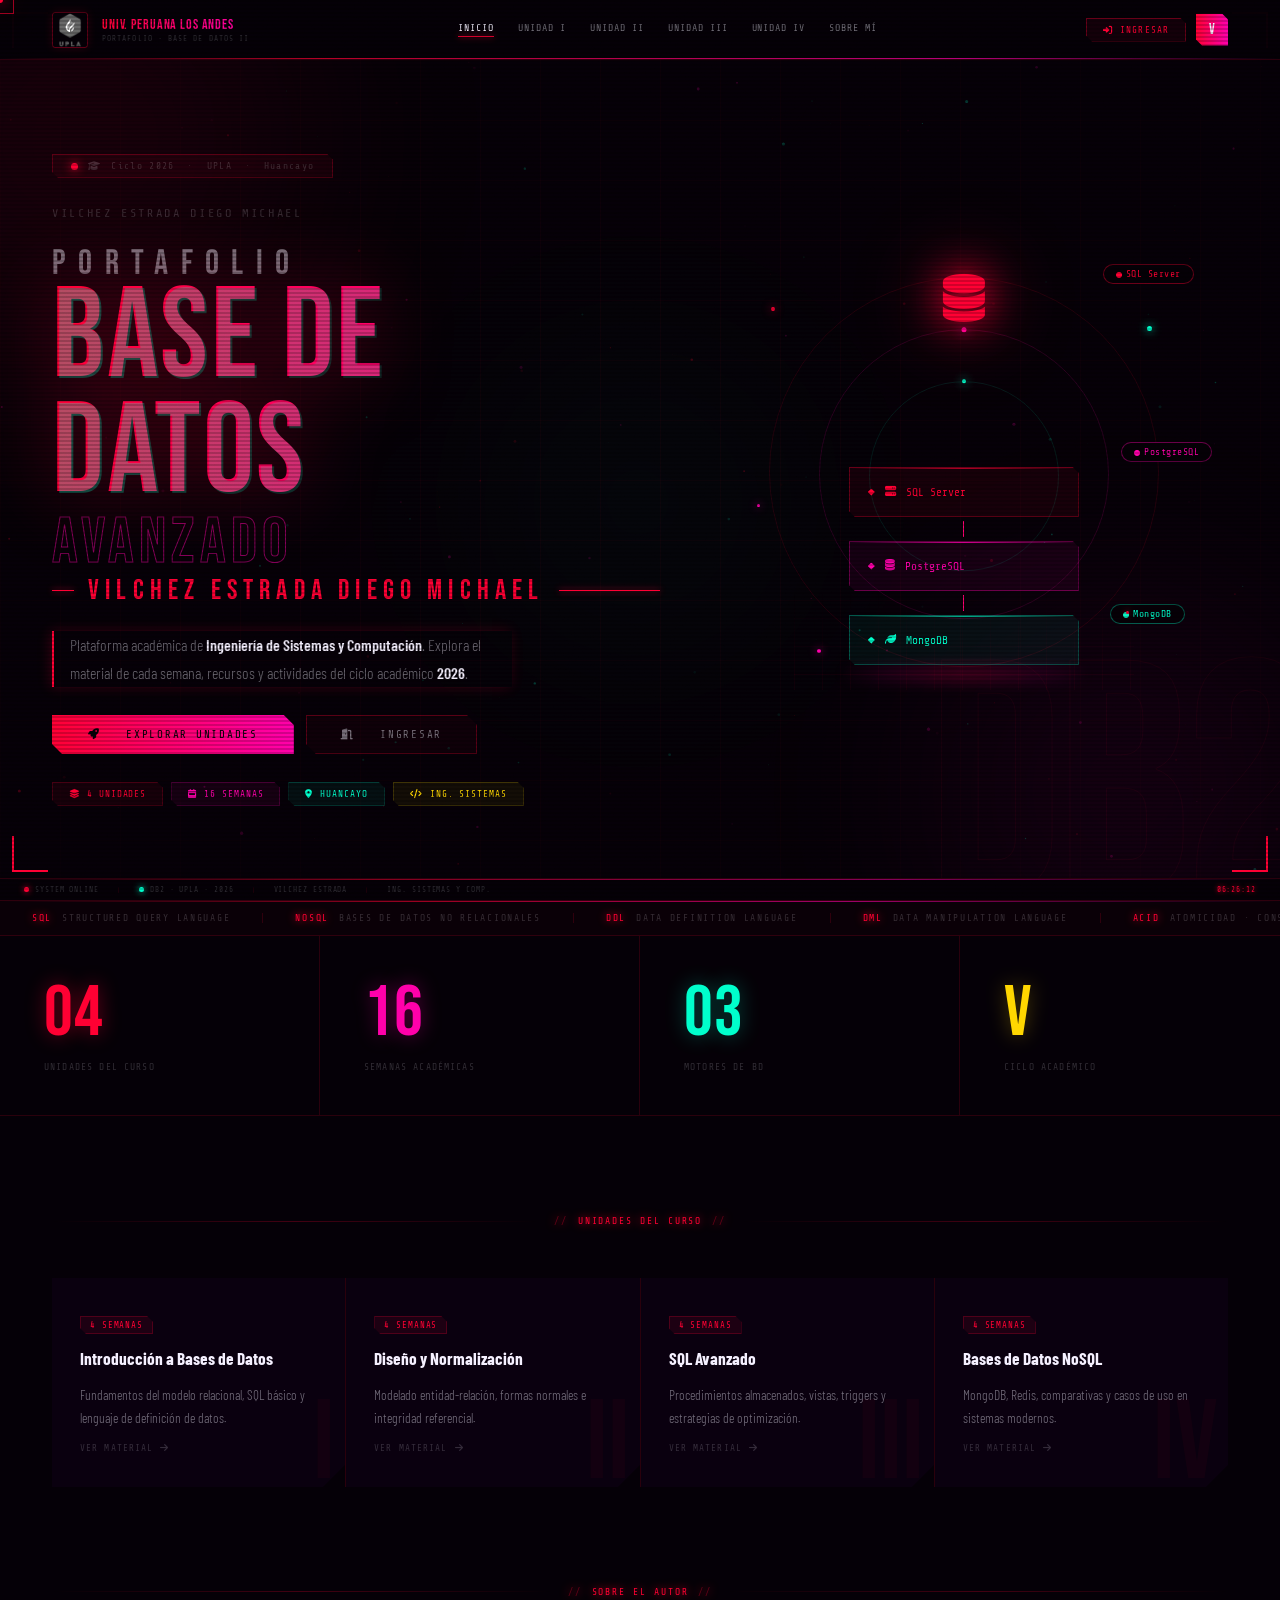
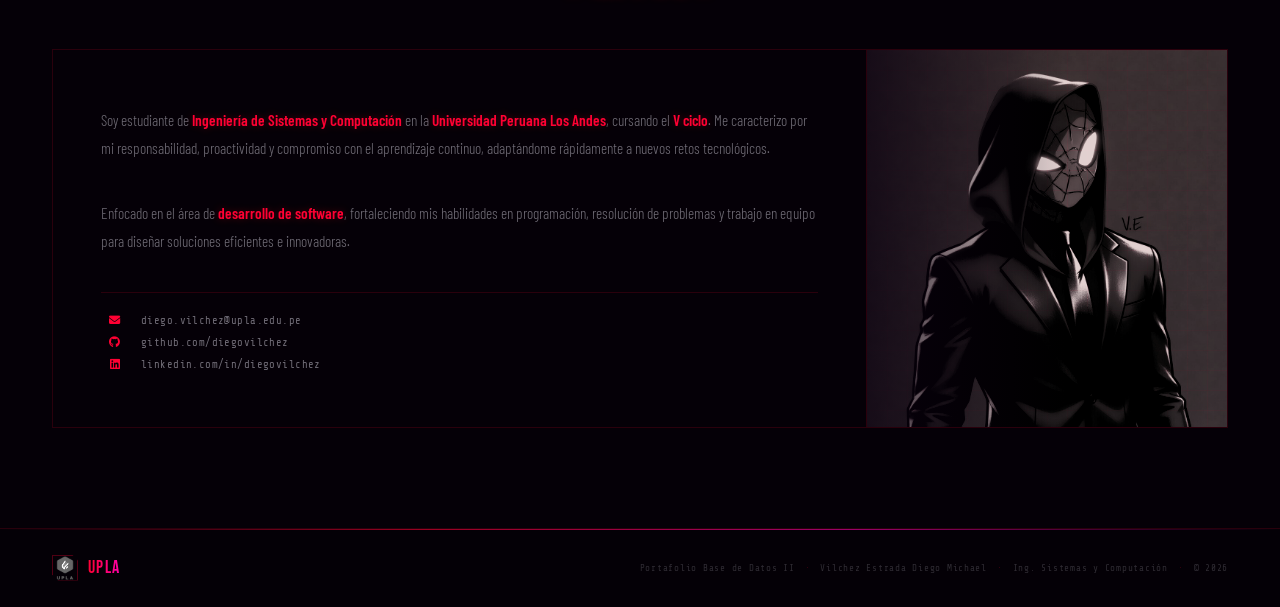
==== commit acf1606f: "Add files via upload" ====
--- a/index.html
+++ b/index.html
@@ -390,4 +390,4 @@
 }
 </script>
 </body>
-</html>
+</html>
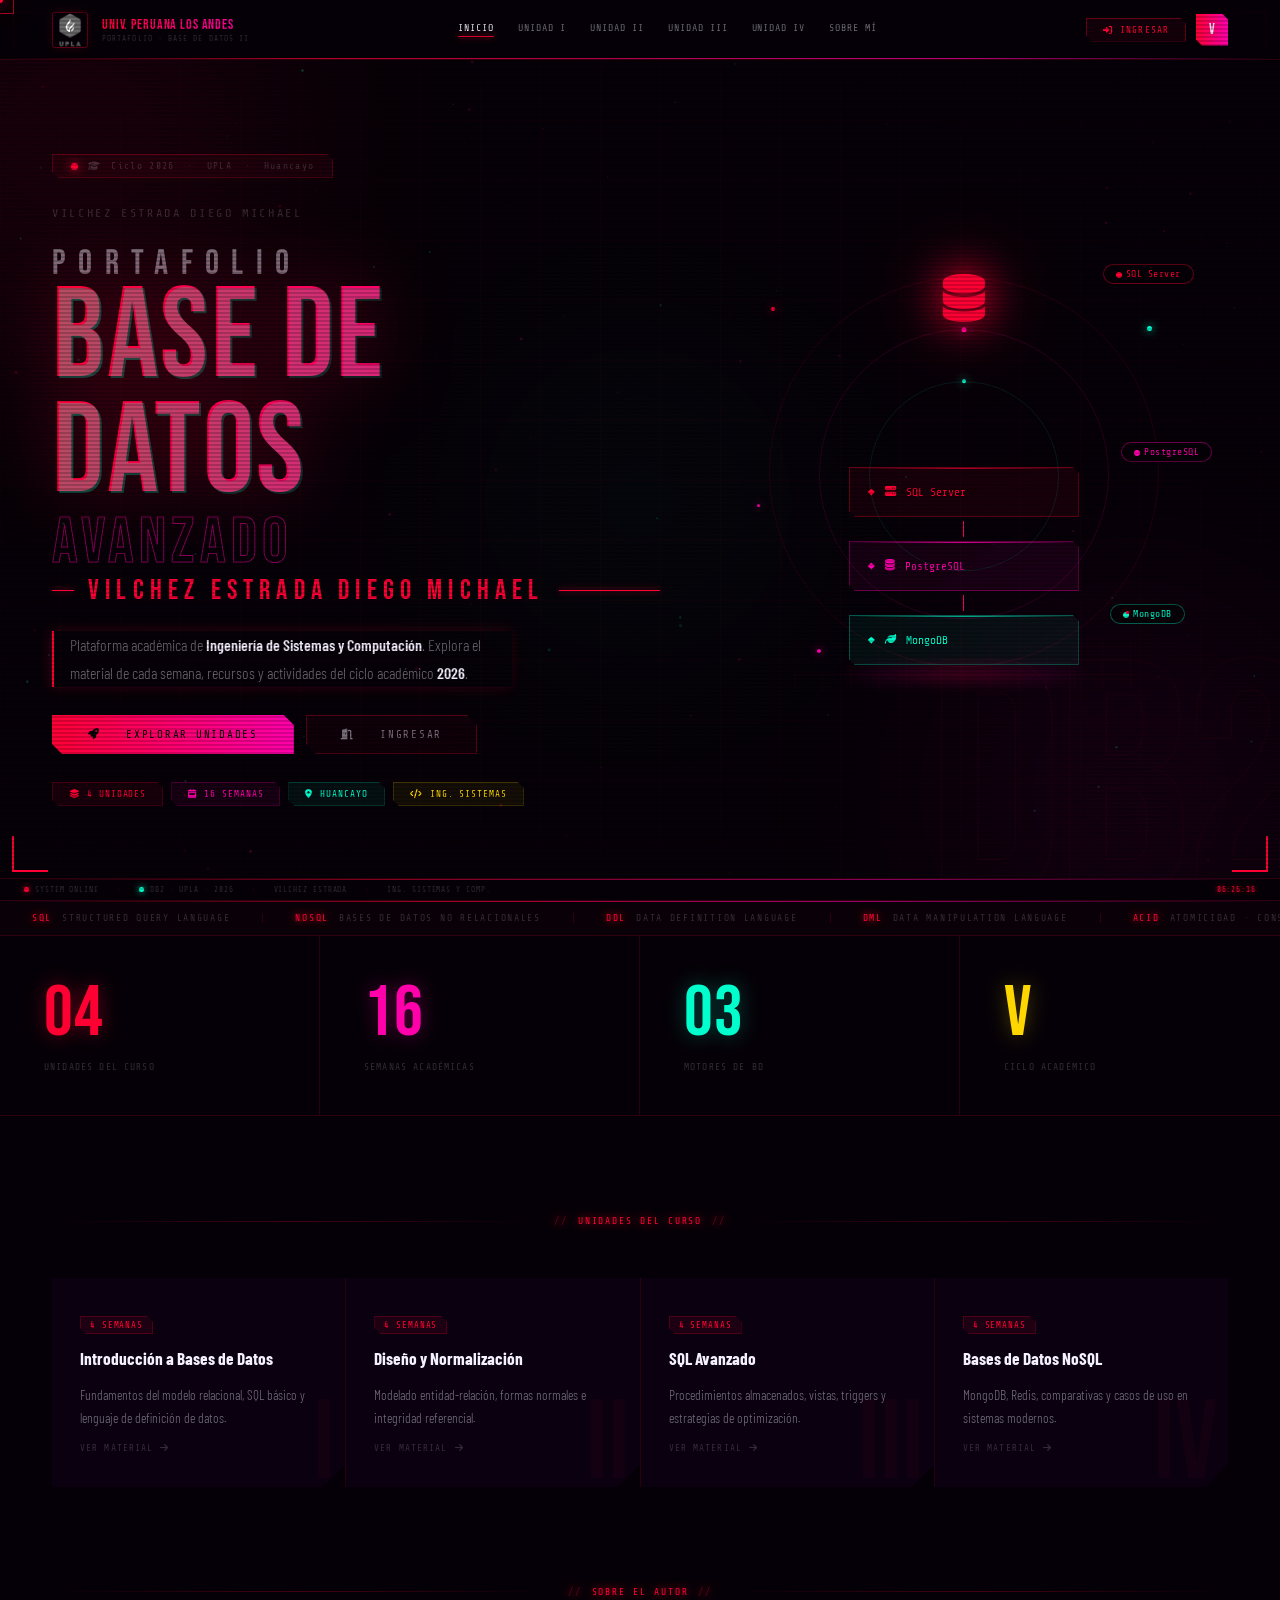
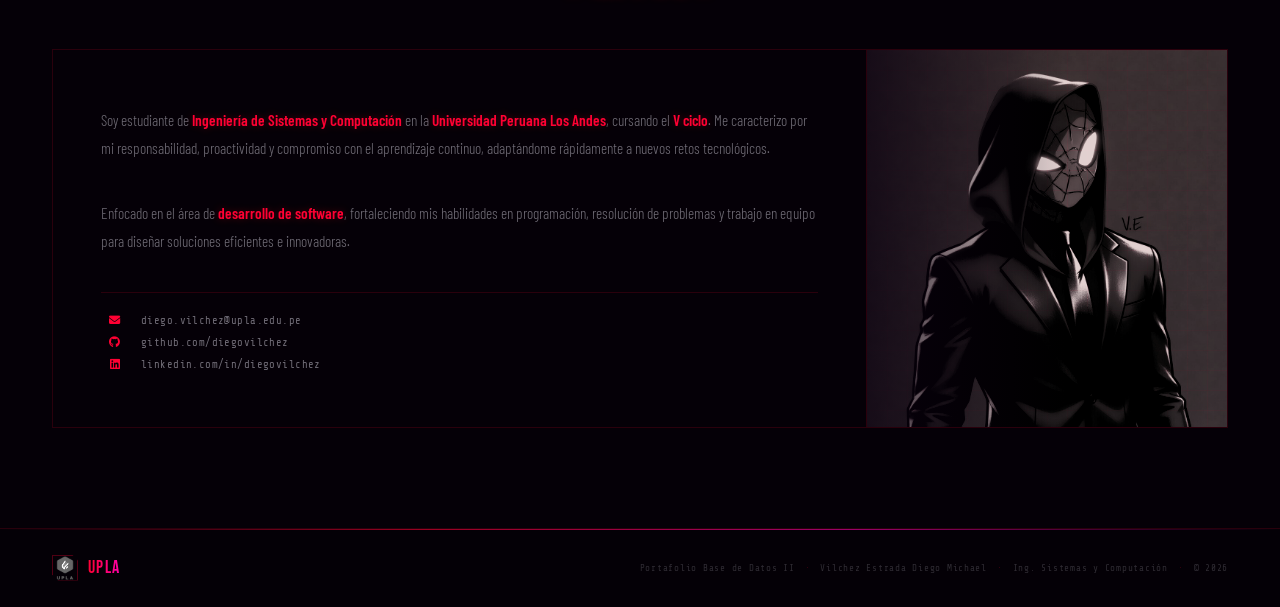
==== commit 5f1e1b6a: "Update index.html" ====
--- a/index.html
+++ b/index.html
@@ -46,10 +46,10 @@
   </div>
   <nav class="navbar-links">
     <a href="#" class="activo">Inicio</a>
-    <a href="unidades.html">Unidad I</a>
-    <a href="unidades.html">Unidad II</a>
-    <a href="unidades.html">Unidad III</a>
-    <a href="unidades.html">Unidad IV</a>
+    <a href="unidades.html?unidad=1">Unidad I</a>
+    <a href="unidades.html?unidad=2">Unidad II</a>
+    <a href="unidades.html?unidad=3">Unidad III</a>
+    <a href="unidades.html?unidad=4">Unidad IV</a>
     <a href="#sobre-mi">Sobre mí</a>
   </nav>
   <div class="navbar-actions">
@@ -192,7 +192,7 @@
     <div class="section-line"></div>
   </div>
   <div class="unidades-grid">
-    <a href="unidades.html" class="ucard reveal" style="transition-delay:.05s">
+    <a href="unidades.html?unidad=1" class="ucard reveal" style="transition-delay:.05s">
       <div class="ucard-header">
         <span class="ubadge">4 semanas</span>
       </div>
@@ -201,7 +201,7 @@
       <p>Fundamentos del modelo relacional, SQL básico y lenguaje de definición de datos.</p>
       <div class="uver">Ver material <i class="fas fa-arrow-right"></i></div>
     </a>
-    <a href="unidades.html" class="ucard reveal" style="transition-delay:.12s">
+    <a href="unidades.html?unidad=2" class="ucard reveal" style="transition-delay:.12s">
       <div class="ucard-header">
         <span class="ubadge">4 semanas</span>
       </div>
@@ -210,7 +210,7 @@
       <p>Modelado entidad-relación, formas normales e integridad referencial.</p>
       <div class="uver">Ver material <i class="fas fa-arrow-right"></i></div>
     </a>
-    <a href="unidades.html" class="ucard reveal" style="transition-delay:.2s">
+    <a href="unidades.html?unidad=3" class="ucard reveal" style="transition-delay:.2s">
       <div class="ucard-header">
         <span class="ubadge">4 semanas</span>
       </div>
@@ -219,7 +219,7 @@
       <p>Procedimientos almacenados, vistas, triggers y estrategias de optimización.</p>
       <div class="uver">Ver material <i class="fas fa-arrow-right"></i></div>
     </a>
-    <a href="unidades.html" class="ucard reveal" style="transition-delay:.28s">
+    <a href="unidades.html?unidad=4" class="ucard reveal" style="transition-delay:.28s">
       <div class="ucard-header">
         <span class="ubadge">4 semanas</span>
       </div>
@@ -390,4 +390,4 @@
 }
 </script>
 </body>
-</html>+</html>
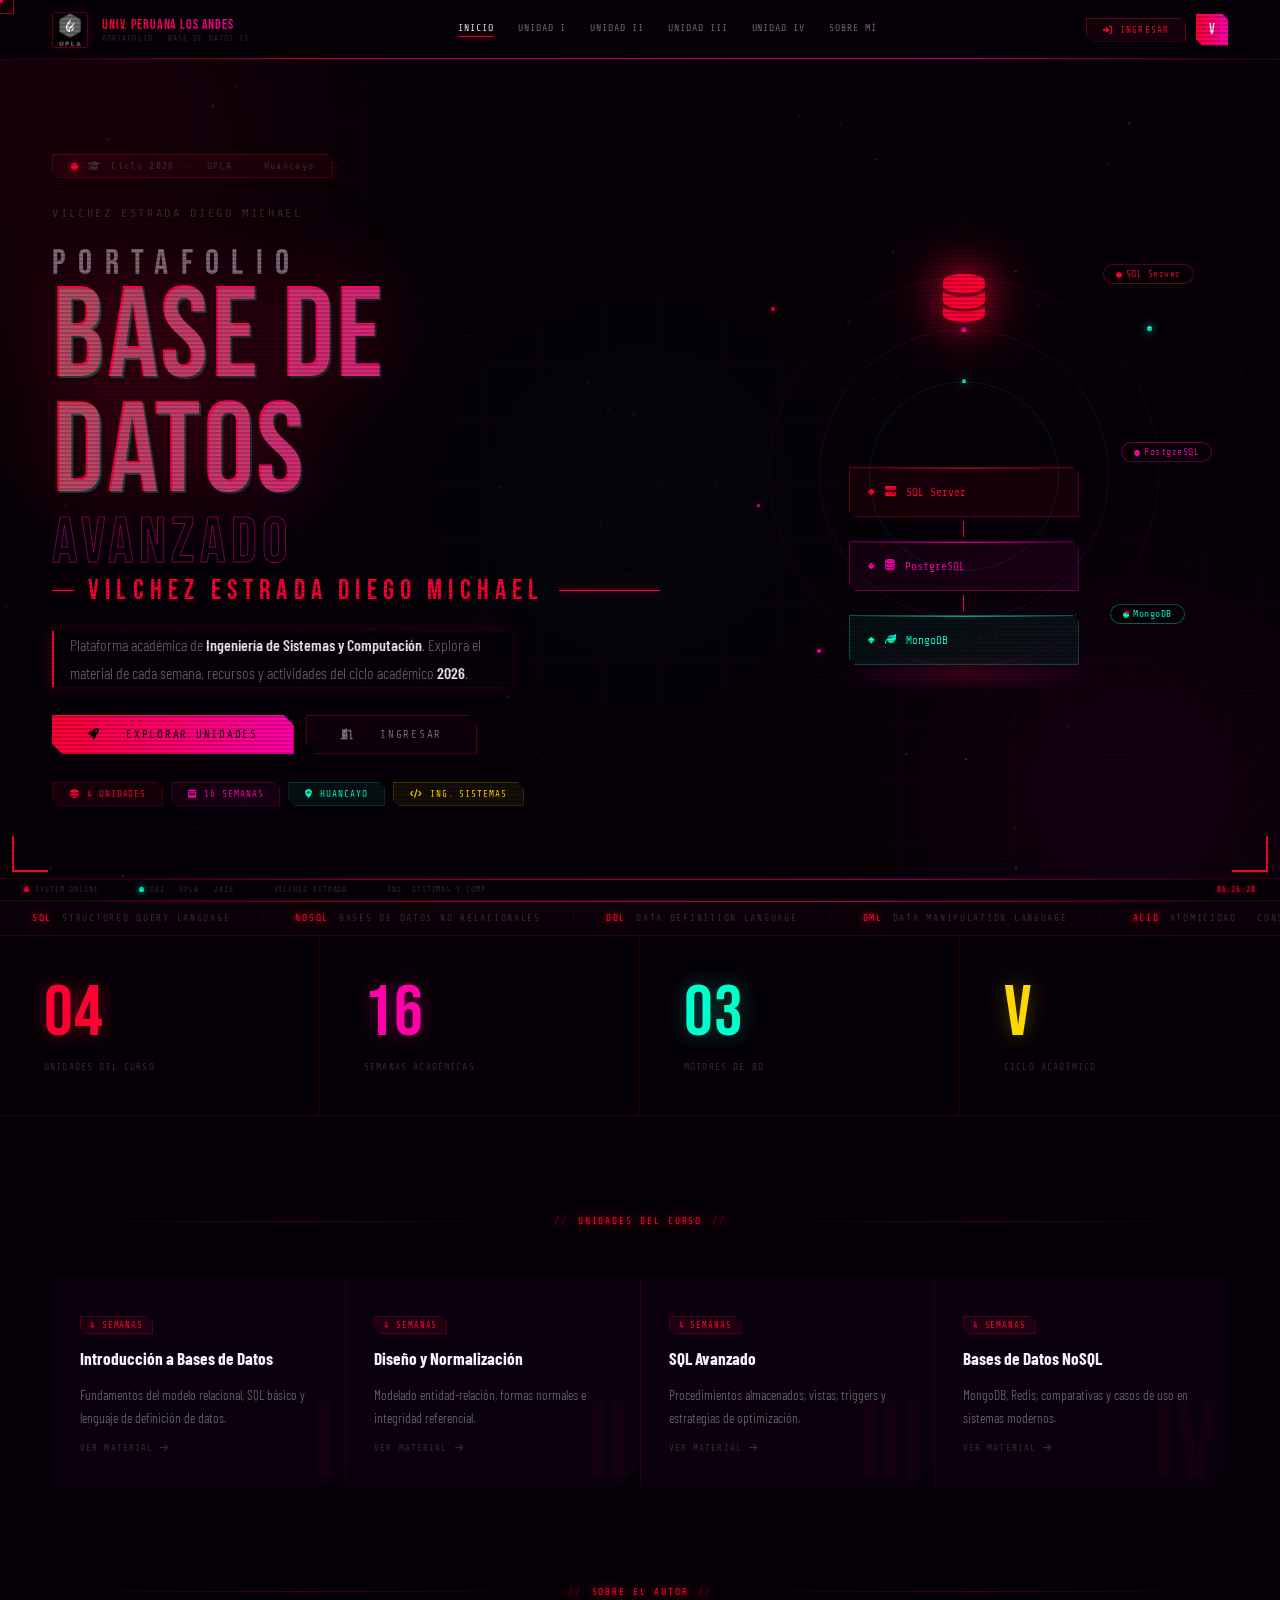
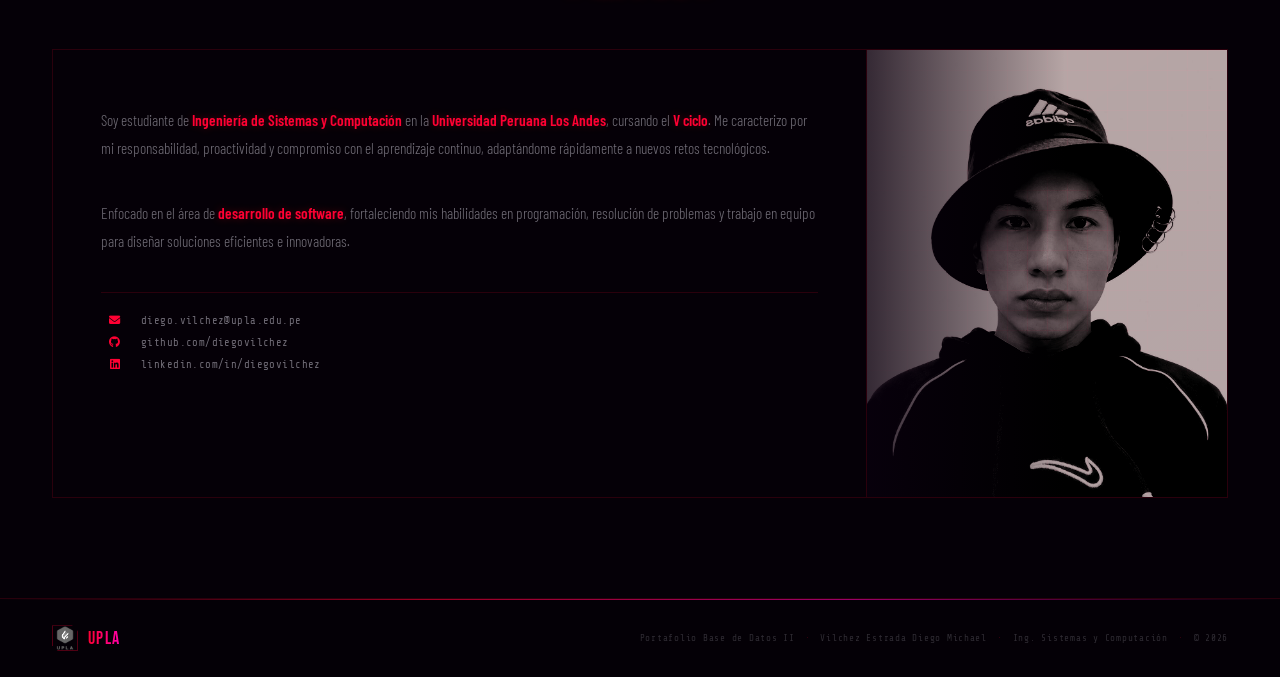
==== commit f38a0c77: "Update index.html" ====
--- a/index.html
+++ b/index.html
@@ -249,7 +249,7 @@
       </div>
     </div>
     <div class="sobre-mi-imagen">
-      <img src="imageperfil.jpg" alt="Diego Michael Vilchez Estrada">
+      <img src="perfil.jpg" alt="Diego Michael Vilchez Estrada">
     </div>
   </div>
 </section>
